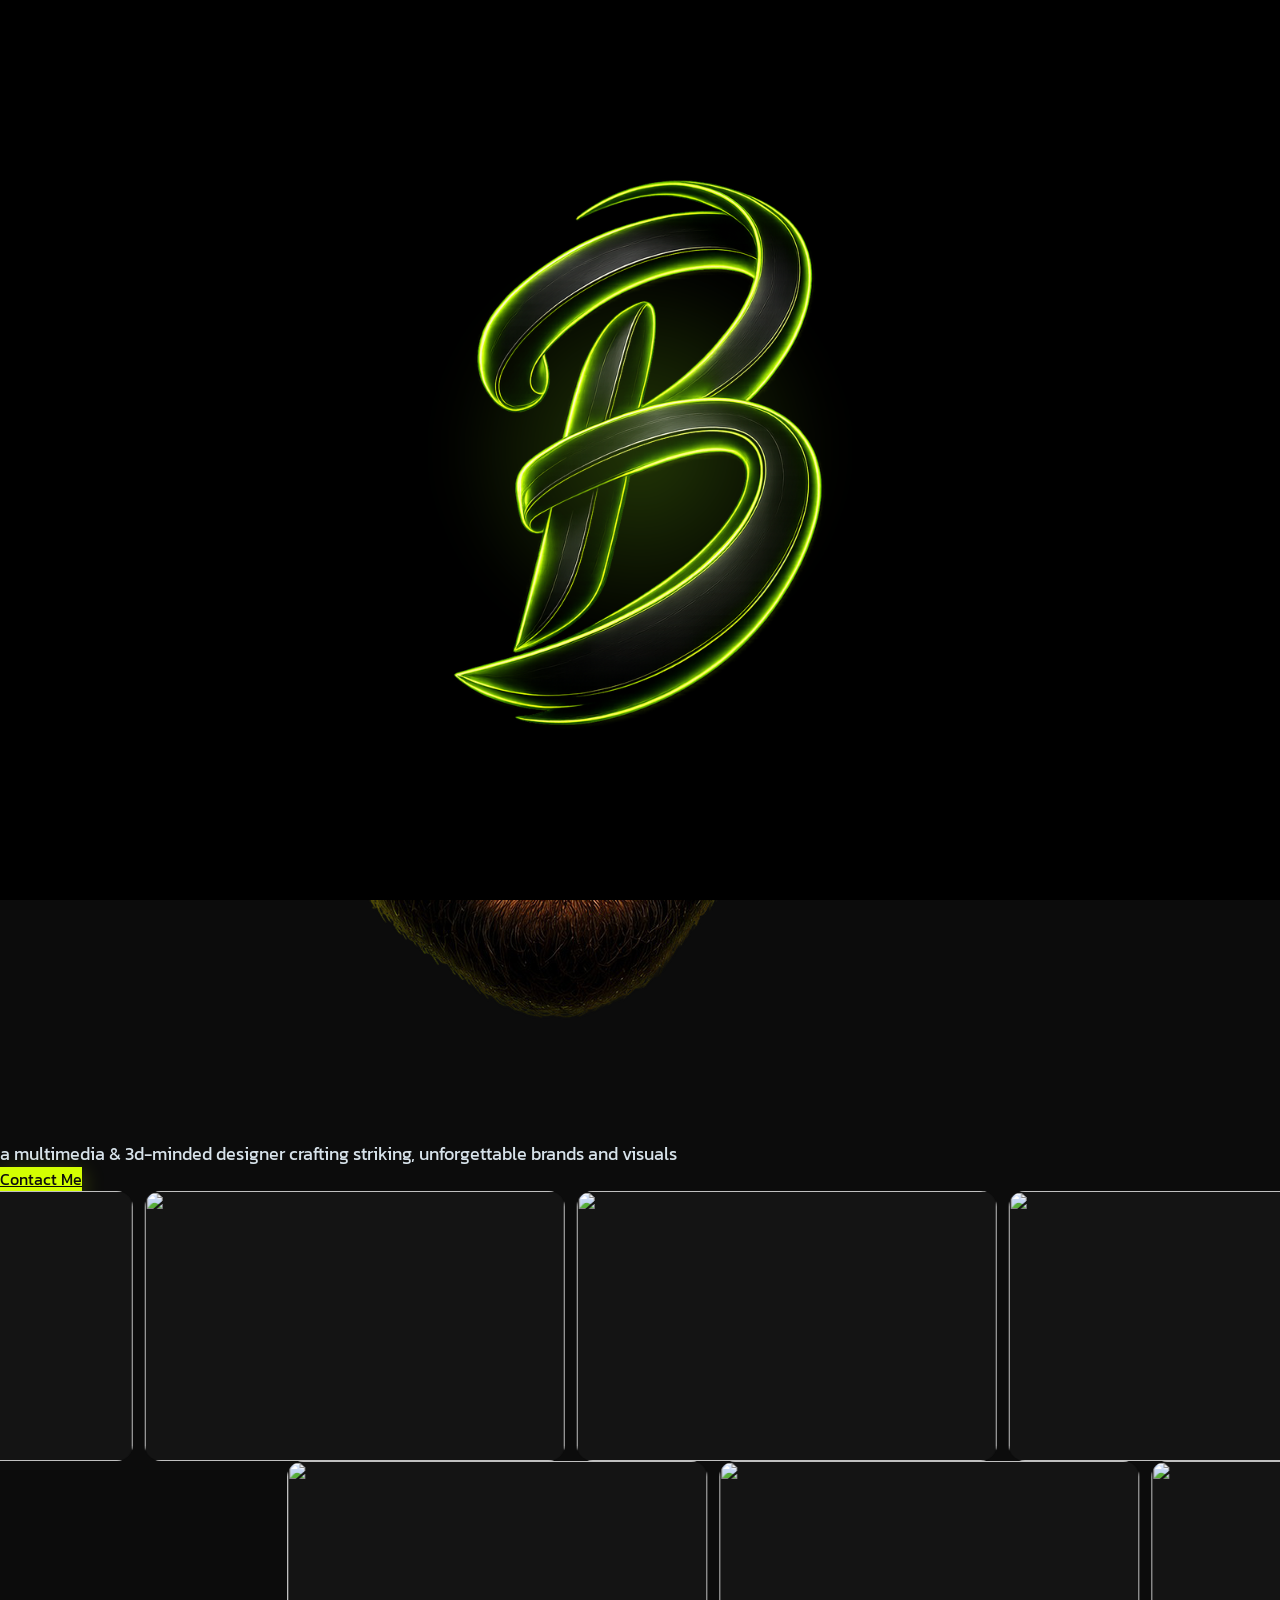
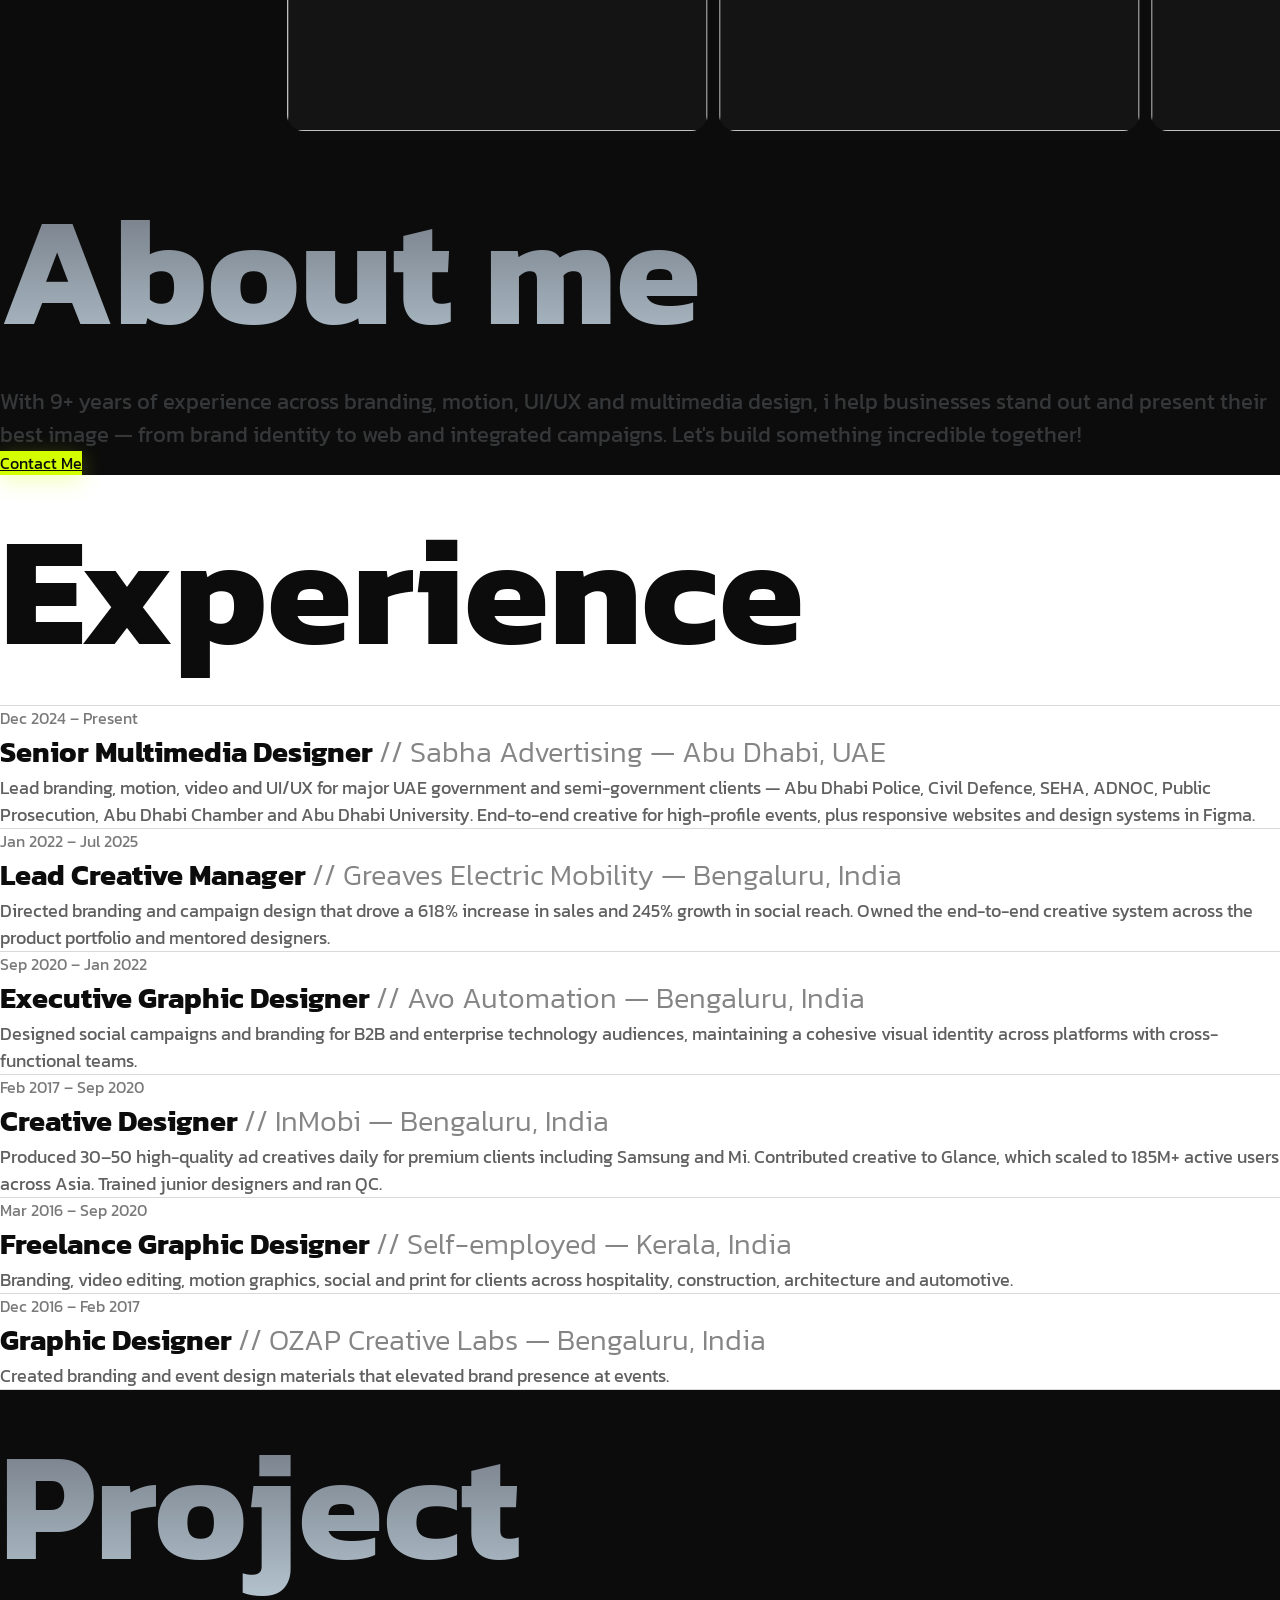
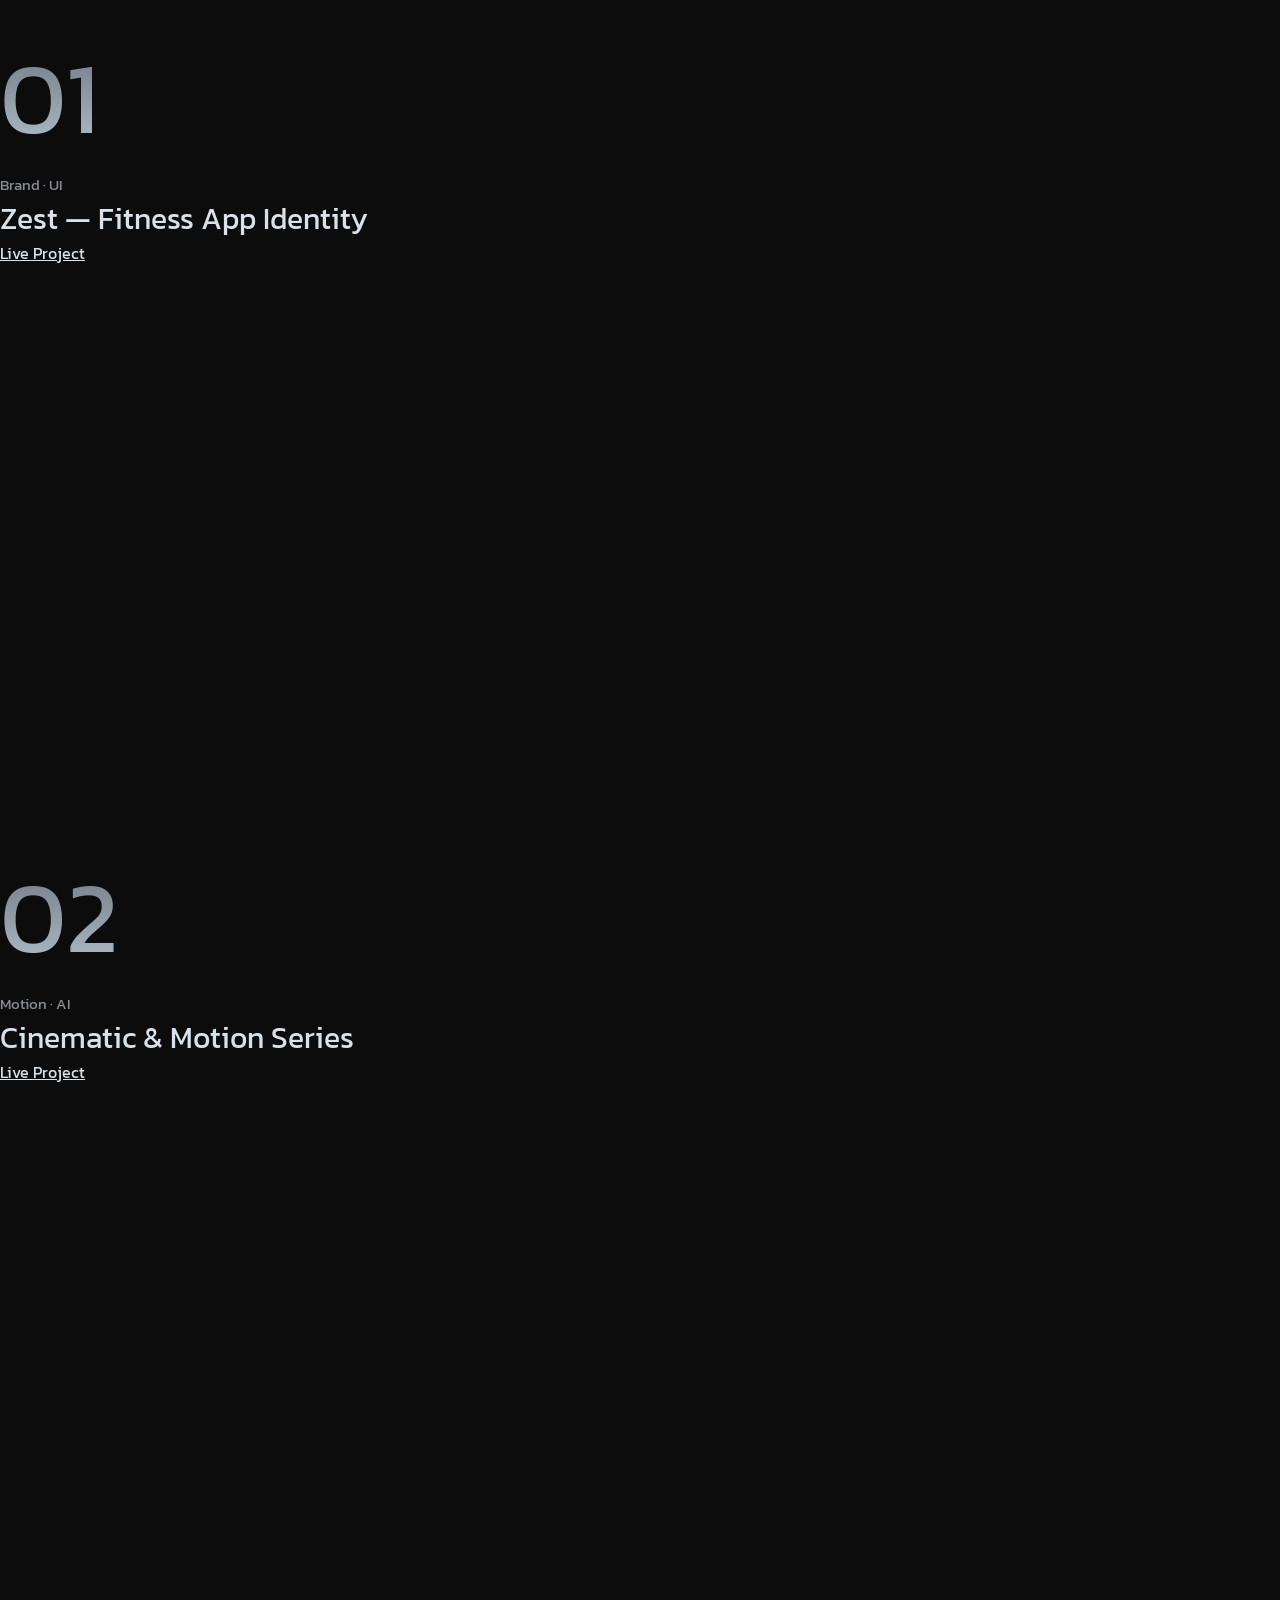
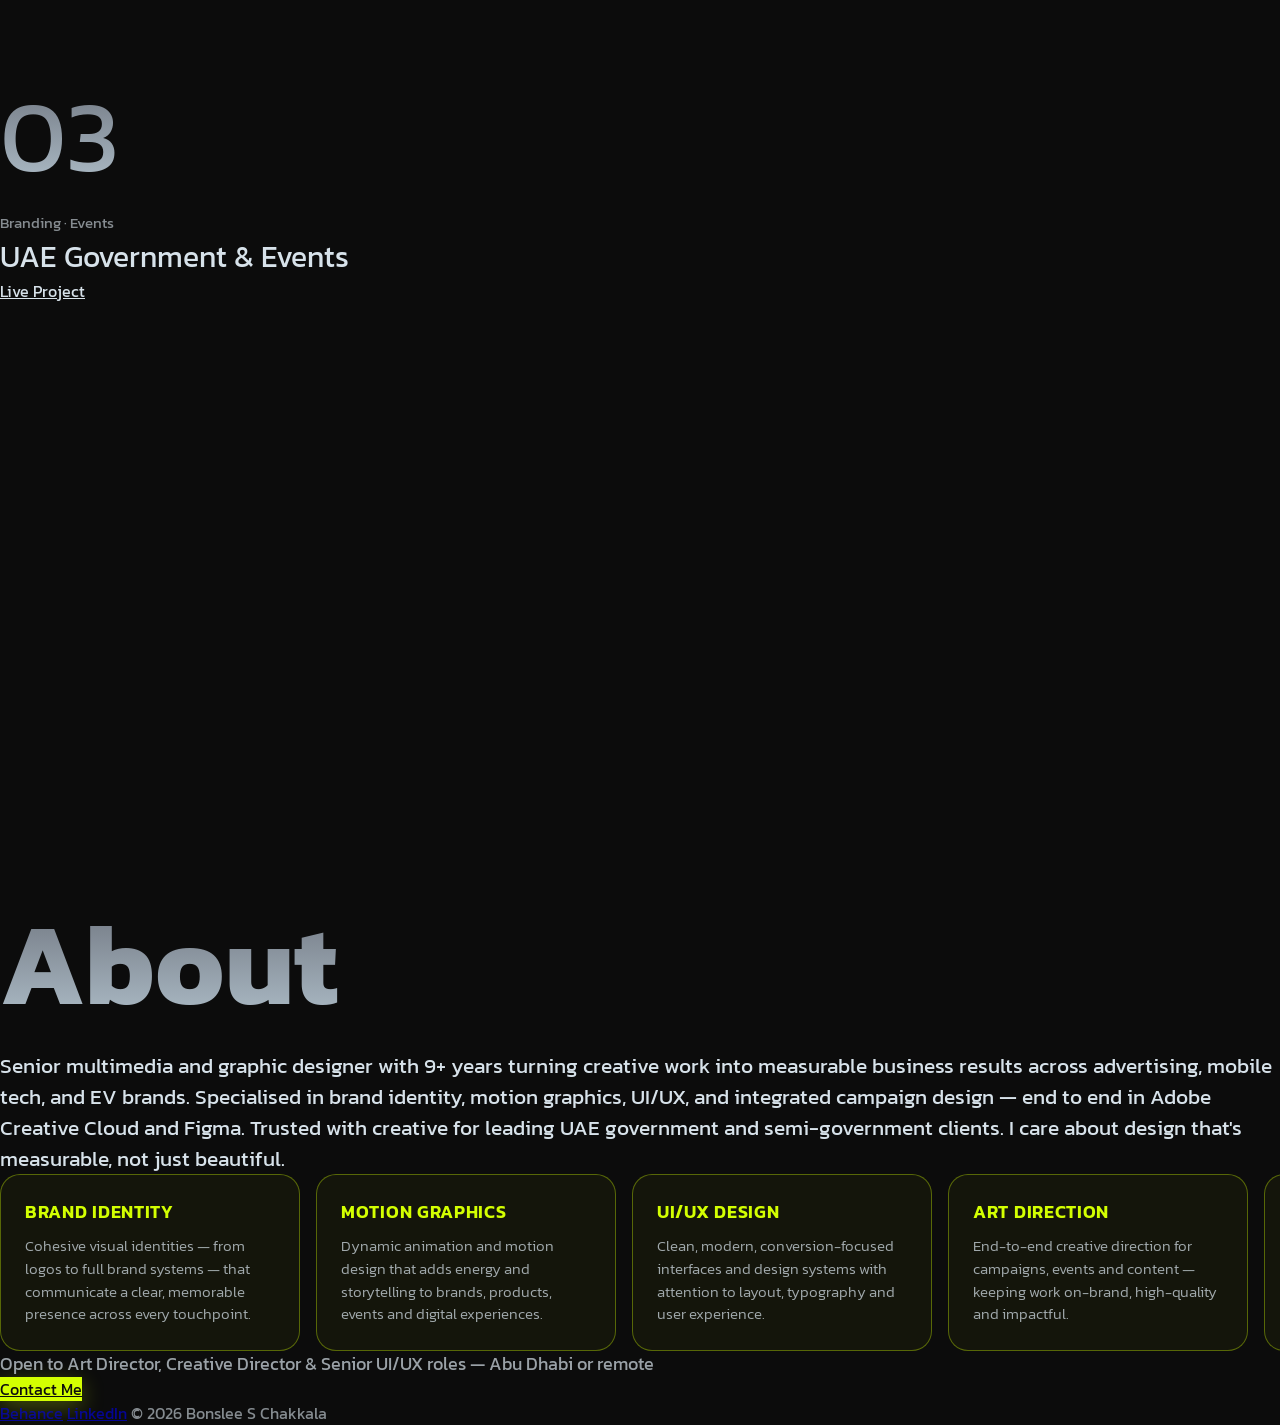
==== v2/index.html @ b7613c3b "Add files via upload" ====
<!DOCTYPE html>
<html lang="en">
<head>
<meta charset="UTF-8" />
<meta name="viewport" content="width=device-width, initial-scale=1.0" />
<title>Bonslee — 3D &amp; Multimedia Creator</title>
<meta name="description" content="Bonslee S Chakkala — multimedia & 3D-minded designer. Brand identity, motion, UI/UX and web design." />
<link rel="preconnect" href="https://fonts.googleapis.com" />
<link rel="preconnect" href="https://fonts.gstatic.com" crossorigin />
<link href="https://fonts.googleapis.com/css2?family=Kanit:wght@300;400;500;600;700;800;900&display=swap" rel="stylesheet" />
<script src="https://cdn.tailwindcss.com"></script>
<script>
  tailwind.config = { theme: { extend: { fontFamily: { sans: ['Kanit','sans-serif'] } } } };
</script>
<style>
  *{box-sizing:border-box;margin:0;padding:0}
  html,body,#root{background:#0C0C0C;font-family:'Kanit',sans-serif}
  .wrap{overflow-x:clip}
  /* preloader (neon B) */
  .preloader{position:fixed;inset:0;z-index:9999;display:flex;align-items:center;justify-content:center;background:#000;
    padding:env(safe-area-inset-top) env(safe-area-inset-right) env(safe-area-inset-bottom) env(safe-area-inset-left)}
  .preloader.hidden{opacity:0;visibility:hidden;transition:opacity .9s ease,visibility .9s ease}
  .b-glow{position:absolute;width:min(58vw,58vh,420px);height:min(58vw,58vh,420px);border-radius:50%;
    background:radial-gradient(circle,rgba(160,255,30,.22),transparent 65%);filter:blur(22px);animation:bAmb 2.2s ease-in-out infinite}
  .loader-b{position:relative;width:min(72vw,72vh,480px);height:auto;display:block;mix-blend-mode:screen;animation:bPulse 2.2s ease-in-out infinite}
  @keyframes bPulse{0%,100%{filter:brightness(.72) saturate(1);transform:scale(.98)}50%{filter:brightness(1.45) saturate(1.25);transform:scale(1.02)}}
  @keyframes bAmb{0%,100%{opacity:.4;transform:scale(.95)}50%{opacity:.9;transform:scale(1.08)}}
  .b-fallback{position:relative;font-family:'Kanit',sans-serif;font-style:italic;font-weight:800;
    font-size:min(46vw,46vh,360px);line-height:1;color:#9be000;mix-blend-mode:screen;
    text-shadow:0 0 18px rgba(160,255,30,.75),0 0 48px rgba(160,255,30,.45),0 0 90px rgba(160,255,30,.3);
    animation:bPulse 2.2s ease-in-out infinite}
  .hero-heading{
    background:linear-gradient(180deg,#646973 0%,#BBCCD7 100%);
    -webkit-background-clip:text;background-clip:text;
    -webkit-text-fill-color:transparent;color:transparent;
  }
  .btn-contact{
    background:#D3FF01;color:#0C0C0C !important;
    box-shadow:0 6px 22px rgba(211,255,1,.28);outline:none;
    transition:transform .2s ease,box-shadow .2s ease;
  }
  .btn-contact:hover{transform:translateY(-2px);box-shadow:0 10px 32px rgba(211,255,1,.42)}
  /* services carousel */
  .svc-track{display:flex;gap:1rem;width:max-content;animation:svcRun 32s linear infinite}
  .svc-track:hover{animation-play-state:paused}
  @keyframes svcRun{from{transform:translateX(0)}to{transform:translateX(-50%)}}
  .svc-card{flex:0 0 auto;width:300px;border:1px solid rgba(211,255,1,.35);border-radius:20px;padding:24px;background:rgba(211,255,1,.04)}
  .svc-card h4{color:#D3FF01;font-weight:600;text-transform:uppercase;letter-spacing:.04em;font-size:1.1rem}
  .svc-card p{color:#D7E2EA;opacity:.72;font-weight:300;margin-top:10px;font-size:.95rem;line-height:1.5}
  /* fade-in */
  .fade{opacity:0;will-change:transform,opacity;transition:opacity .7s cubic-bezier(.25,.1,.25,1),transform .7s cubic-bezier(.25,.1,.25,1)}
  .fade.fu{transform:translateY(30px)} .fade.fd{transform:translateY(-20px)}
  .fade.fl{transform:translateX(-80px)} .fade.fr{transform:translateX(80px)}
  .fade.show{opacity:1;transform:none}
  /* marquee */
  .mq-row{display:flex;gap:.75rem;will-change:transform}
  .mq-tile{width:420px;height:270px;flex:0 0 auto;border-radius:1rem;object-fit:cover;background:#141414}
  /* animated text */
  #aboutText span.ch{transition:opacity .2s linear}
  /* sticky cards */
  .stick{position:sticky}
</style>
</head>
<body>
<!-- preloader (neon B) -->
<div class="preloader" id="preloader">
  <div class="b-glow"></div>
  <img class="loader-b" id="loaderB" src="neon-b.png" alt="Bonslee" onerror="this.style.display='none';var f=document.getElementById('bFallback');if(f)f.style.display='block'" />
  <div id="bFallback" class="b-fallback" style="display:none">B</div>
</div>

<div id="root">
<div class="wrap">

  <!-- ============ HERO ============ -->
  <section class="h-screen flex flex-col" style="overflow-x:clip">
    <!-- navbar -->
    <nav class="fade fd flex justify-between px-6 md:px-10 pt-6 md:pt-8" style="color:#D7E2EA">
      <a href="#about" class="font-medium uppercase tracking-wider text-sm md:text-lg lg:text-[1.4rem] hover:opacity-70 transition-opacity duration-200">About</a>
      <a href="#experience" class="font-medium uppercase tracking-wider text-sm md:text-lg lg:text-[1.4rem] hover:opacity-70 transition-opacity duration-200">Experience</a>
      <a href="#projects" class="font-medium uppercase tracking-wider text-sm md:text-lg lg:text-[1.4rem] hover:opacity-70 transition-opacity duration-200">Projects</a>
      <a href="#contact" class="font-medium uppercase tracking-wider text-sm md:text-lg lg:text-[1.4rem] hover:opacity-70 transition-opacity duration-200">Contact</a>
    </nav>

    <!-- heading -->
    <div class="overflow-hidden px-2">
      <h1 class="hero-heading fade fu font-black uppercase tracking-tight leading-[0.9] w-full text-center text-[11vw] sm:text-[11vw] md:text-[12vw] lg:text-[12vw] mt-6 sm:mt-4 md:-mt-5">Hi, i&apos;m<br>bonslee</h1>
    </div>

    <!-- portrait / hero artwork -->
    <div id="magnet" class="absolute left-1/2 -translate-x-1/2 z-10 top-1/2 -translate-y-1/2 sm:top-auto sm:translate-y-0 sm:bottom-0 w-[280px] sm:w-[360px] md:w-[440px] lg:w-[520px]">
      <div class="fade fu" id="magnetInner" style="transition:transform .6s ease-in-out, opacity .7s, transform .7s">
        <img src="avatar.png" alt="Bonslee — 3D avatar" class="w-full object-contain" style="mix-blend-mode:screen" onerror="this.onerror=null;this.src='https://mir-s3-cdn-cf.behance.net/projects/404/2467dc244482359.Y3JvcCwyODc3LDIyNTEsNTYyLDA.png';this.style.mixBlendMode='normal';this.style.borderRadius='28px'" />
      </div>
    </div>

    <!-- bottom bar -->
    <div class="mt-auto flex justify-between items-end px-6 md:px-10 pb-7 sm:pb-8 md:pb-10 relative z-20">
      <p class="fade fu font-light uppercase tracking-wide leading-snug max-w-[160px] sm:max-w-[220px] md:max-w-[260px]" style="color:#D7E2EA;font-size:clamp(0.75rem,1.4vw,1.5rem)">a multimedia &amp; 3d-minded designer crafting striking, unforgettable brands and visuals</p>
      <a href="mailto:bonslee.shaji@gmail.com" class="btn-contact fade fu rounded-full text-white font-medium uppercase tracking-widest px-8 py-3 sm:px-10 sm:py-3.5 md:px-12 md:py-4 text-xs sm:text-sm md:text-base">Contact Me</a>
    </div>
  </section>

  <!-- ============ MARQUEE ============ -->
  <section id="marquee" class="pt-24 sm:pt-32 md:pt-40 pb-10" style="background:#0C0C0C;overflow:hidden">
    <div class="flex flex-col gap-3">
      <div class="mq-row" id="mqRow1"></div>
      <div class="mq-row" id="mqRow2"></div>
    </div>
  </section>

  <!-- ============ ABOUT ============ -->
  <section id="about" class="min-h-screen flex flex-col items-center justify-center text-center relative px-5 sm:px-8 md:px-10 py-20 gap-10 sm:gap-14 md:gap-16">
    <!-- decorative corner works -->
    <img src="https://mir-s3-cdn-cf.behance.net/projects/404/95be90240197793.Y3JvcCw5NjYsNzU2LDQ1LDIyMg.png" class="fade fl absolute top-[4%] left-[1%] sm:left-[2%] md:left-[4%] w-[120px] sm:w-[160px] md:w-[210px] rounded-2xl object-cover" alt="" />
    <img src="https://mir-s3-cdn-cf.behance.net/projects/404/be4534240209175.Y3JvcCwxMDI0LDgwMCwwLDExMQ.png" class="fade fl absolute bottom-[8%] left-[3%] sm:left-[6%] md:left-[10%] w-[100px] sm:w-[140px] md:w-[180px] rounded-2xl object-cover" alt="" />
    <img src="https://mir-s3-cdn-cf.behance.net/projects/404/e9e782236557141.Y3JvcCwyODc2LDIyNTAsNTYyLDA.jpg" class="fade fr absolute top-[4%] right-[1%] sm:right-[2%] md:right-[4%] w-[120px] sm:w-[160px] md:w-[210px] rounded-2xl object-cover" alt="" />
    <img src="https://mir-s3-cdn-cf.behance.net/projects/404/968884240708801.Y3JvcCw3NjUsNTk4LDEyOCwyMTI.png" class="fade fr absolute bottom-[8%] right-[3%] sm:right-[6%] md:right-[10%] w-[130px] sm:w-[170px] md:w-[220px] rounded-2xl object-cover" alt="" />

    <h2 class="hero-heading fade fu font-black uppercase leading-none tracking-tight" style="font-size:clamp(3rem,12vw,160px)">About me</h2>

    <div class="flex flex-col items-center gap-16 sm:gap-20 md:gap-24">
      <p id="aboutText" class="font-medium leading-relaxed max-w-[560px]" style="color:#D7E2EA;font-size:clamp(1rem,2vw,1.35rem)">With 9+ years of experience across branding, motion, UI/UX and multimedia design, i help businesses stand out and present their best image — from brand identity to web and integrated campaigns. Let&apos;s build something incredible together!</p>
      <a href="mailto:bonslee.shaji@gmail.com" class="btn-contact fade fu rounded-full text-white font-medium uppercase tracking-widest px-8 py-3 sm:px-10 sm:py-3.5 md:px-12 md:py-4 text-xs sm:text-sm md:text-base">Contact Me</a>
    </div>
  </section>

  <!-- ============ EXPERIENCE ============ -->
  <section id="experience" class="px-5 sm:px-8 md:px-10 py-20 sm:py-24 md:py-32 rounded-t-[40px] sm:rounded-t-[50px] md:rounded-t-[60px]" style="background:#FFFFFF">
    <h2 class="font-black uppercase text-center mb-12 sm:mb-16 md:mb-20" style="color:#0C0C0C;font-size:clamp(3rem,12vw,160px)">Experience</h2>
    <div class="max-w-5xl mx-auto" id="experienceList"></div>
  </section>

  <!-- ============ PROJECTS ============ -->
  <section id="projects" class="rounded-t-[40px] sm:rounded-t-[50px] md:rounded-t-[60px] -mt-10 sm:-mt-12 md:-mt-14 relative z-10 px-5 sm:px-8 md:px-10 pt-20 pb-32" style="background:#0C0C0C">
    <h2 class="hero-heading font-black uppercase leading-none tracking-tight text-center mb-12 sm:mb-16" style="font-size:clamp(3rem,12vw,160px)">Project</h2>
    <div id="projectList" class="max-w-6xl mx-auto"></div>
  </section>

  <!-- ============ ABOUT (closing) ============ -->
  <section id="about2" class="px-5 sm:px-8 md:px-10 pt-20 pb-8 text-center" style="background:#0C0C0C">
    <h2 class="hero-heading fade fu font-black uppercase leading-none tracking-tight" style="font-size:clamp(2.5rem,9vw,120px)">About</h2>
    <p class="fade fu font-medium leading-relaxed max-w-[680px] mx-auto mt-8" style="color:#D7E2EA;font-size:clamp(1rem,1.8vw,1.3rem)">Senior multimedia and graphic designer with 9+ years turning creative work into measurable business results across advertising, mobile tech, and EV brands. Specialised in brand identity, motion graphics, UI/UX, and integrated campaign design — end to end in Adobe Creative Cloud and Figma. Trusted with creative for leading UAE government and semi-government clients. I care about design that&apos;s measurable, not just beautiful.</p>
  </section>

  <!-- ============ SERVICES CAROUSEL ============ -->
  <section class="py-10 sm:py-14" style="background:#0C0C0C;overflow:hidden">
    <div class="svc-track" id="svcTrack"></div>
  </section>

  <!-- ============ CONTACT FOOTER ============ -->
  <footer id="contact" class="px-6 md:px-10 py-20 text-center" style="background:#0C0C0C;color:#D7E2EA">
    <p class="font-light uppercase tracking-widest mb-6" style="font-size:clamp(.8rem,1.4vw,1.1rem);opacity:.7">Open to Art Director, Creative Director &amp; Senior UI/UX roles — Abu Dhabi or remote</p>
    <a href="mailto:bonslee.shaji@gmail.com" class="btn-contact inline-block rounded-full text-white font-medium uppercase tracking-widest px-10 py-4 text-sm md:text-base">Contact Me</a>
    <div class="mt-8 flex justify-center gap-6 text-sm uppercase tracking-widest" style="opacity:.6">
      <a href="https://www.behance.net/bonslee" target="_blank" rel="noopener" class="hover:opacity-100">Behance</a>
      <a href="https://www.linkedin.com/in/bonslee-s-chakkala-3a0080b2" target="_blank" rel="noopener" class="hover:opacity-100">LinkedIn</a>
      <span>© <span id="yr"></span> Bonslee S Chakkala</span>
    </div>
  </footer>

</div>
</div>

<script>
/* ---- preloader: hold >= 4s, fade after load ---- */
(function(){
  var pre=document.getElementById('preloader'); if(!pre) return;
  var MIN_MS=4000, start=Date.now();
  function hide(){ pre.classList.add('hidden'); }
  function finish(){ setTimeout(hide, Math.max(0, MIN_MS-(Date.now()-start))); }
  if(document.readyState==='complete') finish(); else window.addEventListener('load', finish);
})();

const B = "https://mir-s3-cdn-cf.behance.net/projects/404/";
const works = [
  "94209b249366569.Y3JvcCwyODc3LDIyNTEsNDYzLDA.jpg",
  "2467dc244482359.Y3JvcCwyODc3LDIyNTEsNTYyLDA.png",
  "cd930e244023579.Y3JvcCwyMjAzLDE3MjMsODk5LDI2MQ.jpg",
  "366856240921309.Y3JvcCw5OTksNzgyLDAsMTA4.png",
  "5e5091240890387.Y3JvcCwxMDI0LDgwMCwwLDExMQ.png",
  "968884240708801.Y3JvcCw3NjUsNTk4LDEyOCwyMTI.png",
  "be4534240209175.Y3JvcCwxMDI0LDgwMCwwLDExMQ.png",
  "95be90240197793.Y3JvcCw5NjYsNzU2LDQ1LDIyMg.png",
  "2bc6ef240194321.Y3JvcCwxMDI0LDgwMCwwLDExMQ.png",
  "48afbd240134099.Y3JvcCw1ODA0LDQ1NDAsODc2LDA.jpg",
  "e9e782236557141.Y3JvcCwyODc2LDIyNTAsNTYyLDA.jpg",
  "0c5f3f234349187.Y3JvcCw4MDgsNjMyLDAsMA.jpg"
].map(s => B + s);

/* ---- marquee rows (tripled) ---- */
function fillRow(el, imgs){ const set=[...imgs,...imgs,...imgs]; el.innerHTML = set.map(u=>`<img class="mq-tile" loading="lazy" src="${u}" alt="">`).join(""); }
fillRow(document.getElementById("mqRow1"), works.slice(0,6));
fillRow(document.getElementById("mqRow2"), works.slice(6,12));
const row1=document.getElementById("mqRow1"), row2=document.getElementById("mqRow2"), mqSec=document.getElementById("marquee");
function mqScroll(){ const top=mqSec.offsetTop; const offset=(window.scrollY - top + window.innerHeight)*0.3;
  row1.style.transform=`translateX(${offset-200}px)`; row2.style.transform=`translateX(${-(offset-200)}px)`; }
window.addEventListener("scroll", mqScroll, {passive:true}); window.addEventListener("resize", mqScroll); mqScroll();

/* ---- services ---- */
const services=[
  ["01","Brand Identity","Cohesive visual identities — from logos to full brand systems — that communicate a clear, memorable presence across every touchpoint."],
  ["02","Motion Graphics","Dynamic animation and motion design that adds energy and storytelling to brands, products, events and digital experiences."],
  ["03","UI/UX Design","Clean, modern, conversion-focused interfaces and design systems with attention to layout, typography and user experience."],
  ["04","Art Direction","End-to-end creative direction for campaigns, events and content — keeping work on-brand, high-quality and impactful."],
  ["05","Web Design","Responsive websites and landing pages built in Figma, balancing aesthetics, performance and a frictionless user journey."]
];
/* services -> auto-running carousel of cards */
const svcCards = services.map(s=>`<div class="svc-card"><h4>${s[1]}</h4><p>${s[2]}</p></div>`).join("");
document.getElementById("svcTrack").innerHTML = svcCards + svcCards;

/* experience timeline (replaces the services section) */
const experience=[
  ["Dec 2024 – Present","Senior Multimedia Designer","Sabha Advertising — Abu Dhabi, UAE","Lead branding, motion, video and UI/UX for major UAE government and semi-government clients — Abu Dhabi Police, Civil Defence, SEHA, ADNOC, Public Prosecution, Abu Dhabi Chamber and Abu Dhabi University. End-to-end creative for high-profile events, plus responsive websites and design systems in Figma."],
  ["Jan 2022 – Jul 2025","Lead Creative Manager","Greaves Electric Mobility — Bengaluru, India","Directed branding and campaign design that drove a 618% increase in sales and 245% growth in social reach. Owned the end-to-end creative system across the product portfolio and mentored designers."],
  ["Sep 2020 – Jan 2022","Executive Graphic Designer","Avo Automation — Bengaluru, India","Designed social campaigns and branding for B2B and enterprise technology audiences, maintaining a cohesive visual identity across platforms with cross-functional teams."],
  ["Feb 2017 – Sep 2020","Creative Designer","InMobi — Bengaluru, India","Produced 30–50 high-quality ad creatives daily for premium clients including Samsung and Mi. Contributed creative to Glance, which scaled to 185M+ active users across Asia. Trained junior designers and ran QC."],
  ["Mar 2016 – Sep 2020","Freelance Graphic Designer","Self-employed — Kerala, India","Branding, video editing, motion graphics, social and print for clients across hospitality, construction, architecture and automotive."],
  ["Dec 2016 – Feb 2017","Graphic Designer","OZAP Creative Labs — Bengaluru, India","Created branding and event design materials that elevated brand presence at events."]
];
document.getElementById("experienceList").innerHTML = experience.map((e,i)=>`
  <div class="fade fu grid md:grid-cols-[200px_1fr] gap-1 md:gap-8 py-8 sm:py-10" style="border-top:1px solid rgba(12,12,12,.15);${i===experience.length-1?'border-bottom:1px solid rgba(12,12,12,.15);':''}transition-delay:${i*0.07}s">
    <div class="font-medium uppercase tracking-wide" style="color:#0C0C0C;opacity:.55;font-size:clamp(.8rem,1.3vw,1rem)">${e[0]}</div>
    <div>
      <h3 class="font-medium uppercase" style="color:#0C0C0C;font-size:clamp(1.1rem,2.3vw,1.9rem)">${e[1]} <span style="opacity:.5;font-weight:300;text-transform:none">// ${e[2]}</span></h3>
      <p class="font-light leading-relaxed max-w-3xl mt-2" style="color:#0C0C0C;opacity:.65;font-size:clamp(.85rem,1.5vw,1.15rem)">${e[3]}</p>
    </div>
  </div>`).join("");

/* ---- projects ---- */
const projects=[
  { n:"01", cat:"Brand · UI", name:"Zest — Fitness App Identity", link:"https://www.behance.net/gallery/244023579/Zest-Fitness-App-Brand-Identity-Design",
    a:works[2], b:works[3], c:works[5] },
  { n:"02", cat:"Motion · AI", name:"Cinematic & Motion Series", link:"https://www.behance.net/gallery/249366569/CBRN-Cinematic-Storytelling-AI-Motion-Graphics",
    a:works[0], b:works[1], c:works[7] },
  { n:"03", cat:"Branding · Events", name:"UAE Government & Events", link:"https://www.behance.net/gallery/240134099/Abu-Dhabi-International-EMS-Conference-2025",
    a:works[9], b:works[10], c:works[11] }
];
document.getElementById("projectList").innerHTML = projects.map((p,i)=>`
  <div class="proj stick top-24 md:top-32" style="top:${96 + i*28}px;margin-bottom:2rem">
    <div class="rounded-[40px] sm:rounded-[50px] md:rounded-[60px] border-2 p-4 sm:p-6 md:p-8" style="border-color:#D7E2EA;background:#0C0C0C">
      <div class="flex flex-wrap items-center justify-between gap-4 mb-4 sm:mb-6">
        <div class="flex items-center gap-4 sm:gap-6">
          <span class="hero-heading font-black leading-none" style="font-size:clamp(2.4rem,8vw,110px)">${p.n}</span>
          <div>
            <div class="uppercase tracking-widest font-light" style="color:#D7E2EA;opacity:.6;font-size:clamp(.7rem,1.2vw,.95rem)">${p.cat}</div>
            <div class="font-medium uppercase" style="color:#D7E2EA;font-size:clamp(1rem,2.4vw,1.9rem)">${p.name}</div>
          </div>
        </div>
        <a href="${p.link}" target="_blank" rel="noopener" class="rounded-full border-2 font-medium uppercase tracking-widest px-8 py-3 sm:px-10 sm:py-3.5 text-sm sm:text-base transition-colors hover:bg-[#D7E2EA]/10" style="border-color:#D7E2EA;color:#D7E2EA">Live Project</a>
      </div>
      <div class="flex gap-3 sm:gap-4">
        <div class="w-2/5 flex flex-col gap-3 sm:gap-4">
          <img src="${p.a}" loading="lazy" class="w-full object-cover rounded-[40px] sm:rounded-[50px] md:rounded-[60px]" style="height:clamp(130px,16vw,230px)" alt="">
          <img src="${p.b}" loading="lazy" class="w-full object-cover rounded-[40px] sm:rounded-[50px] md:rounded-[60px]" style="height:clamp(160px,22vw,340px)" alt="">
        </div>
        <div class="w-3/5">
          <img src="${p.c}" loading="lazy" class="w-full h-full object-cover rounded-[40px] sm:rounded-[50px] md:rounded-[60px]" style="min-height:clamp(310px,40vw,590px)" alt="">
        </div>
      </div>
    </div>
  </div>`).join("");

/* ---- sticky card scale on scroll ---- */
const totalCards = projects.length;
const cards = [...document.querySelectorAll(".proj")];
function cardScale(){
  cards.forEach((card,index)=>{
    const target = 1 - (totalCards - 1 - index) * 0.03;
    const r = card.getBoundingClientRect();
    const stickTop = 96 + index*28;
    let p = 0;
    if(r.top <= stickTop){ p = Math.min(1, (stickTop - r.top) / (window.innerHeight*0.6)); }
    const scale = 1 - (1 - target) * p;
    const inner = card.firstElementChild;
    inner.style.transform = `scale(${scale})`;
    inner.style.transformOrigin = "top center";
  });
}
window.addEventListener("scroll", cardScale, {passive:true}); window.addEventListener("resize", cardScale); cardScale();

/* ---- fade-in (whileInView) ---- */
const io = new IntersectionObserver((es)=>{ es.forEach(e=>{ if(e.isIntersecting){ e.target.classList.add("show"); io.unobserve(e.target);} }); }, {rootMargin:"50px", threshold:0});
document.querySelectorAll(".fade").forEach((el,i)=>{ if(!el.style.transitionDelay){} io.observe(el); });
/* hero fades fire immediately */
requestAnimationFrame(()=>{ document.querySelectorAll("section.h-screen .fade").forEach(el=>el.classList.add("show")); });

/* ---- magnet (hero artwork) ---- */
(function(){
  const m=document.getElementById("magnet"), inner=document.getElementById("magnetInner");
  if(matchMedia("(pointer:coarse)").matches) return;
  const pad=150, strength=3;
  window.addEventListener("mousemove",(e)=>{
    const r=m.getBoundingClientRect(); const cx=r.left+r.width/2, cy=r.top+r.height/2;
    const dx=e.clientX-cx, dy=e.clientY-cy;
    if(Math.abs(dx)<r.width/2+pad && Math.abs(dy)<r.height/2+pad){
      inner.style.transition="transform 0.3s ease-out";
      inner.style.transform=`translate3d(${dx/strength}px,${dy/strength}px,0)`;
    } else { inner.style.transition="transform 0.6s ease-in-out"; inner.style.transform="translate3d(0,0,0)"; }
  });
})();

/* ---- animated text (char reveal on scroll) ---- */
(function(){
  const el=document.getElementById("aboutText"); if(!el) return;
  const text=el.textContent; el.textContent="";
  const spans=[];
  for(const c of text){ const s=document.createElement("span"); s.className="ch"; s.style.opacity=".2"; s.textContent=c; el.appendChild(s); spans.push(s); }
  function upd(){
    const r=el.getBoundingClientRect(); const vh=window.innerHeight;
    // progress: 0 when top at 80% vh, 1 when bottom at 20% vh
    const start=vh*0.8, end=vh*0.2;
    const prog=Math.max(0,Math.min(1,(start - r.top)/((start-end)+r.height)));
    const lead=prog*spans.length;
    spans.forEach((s,i)=>{ s.style.opacity = i < lead ? "1" : (i < lead+6 ? (0.2+0.8*Math.max(0,(lead-i)/6)).toFixed(2) : ".2"); });
  }
  window.addEventListener("scroll",upd,{passive:true}); window.addEventListener("resize",upd); upd();
})();

document.getElementById("yr").textContent=new Date().getFullYear();
</script>
</body>
</html>
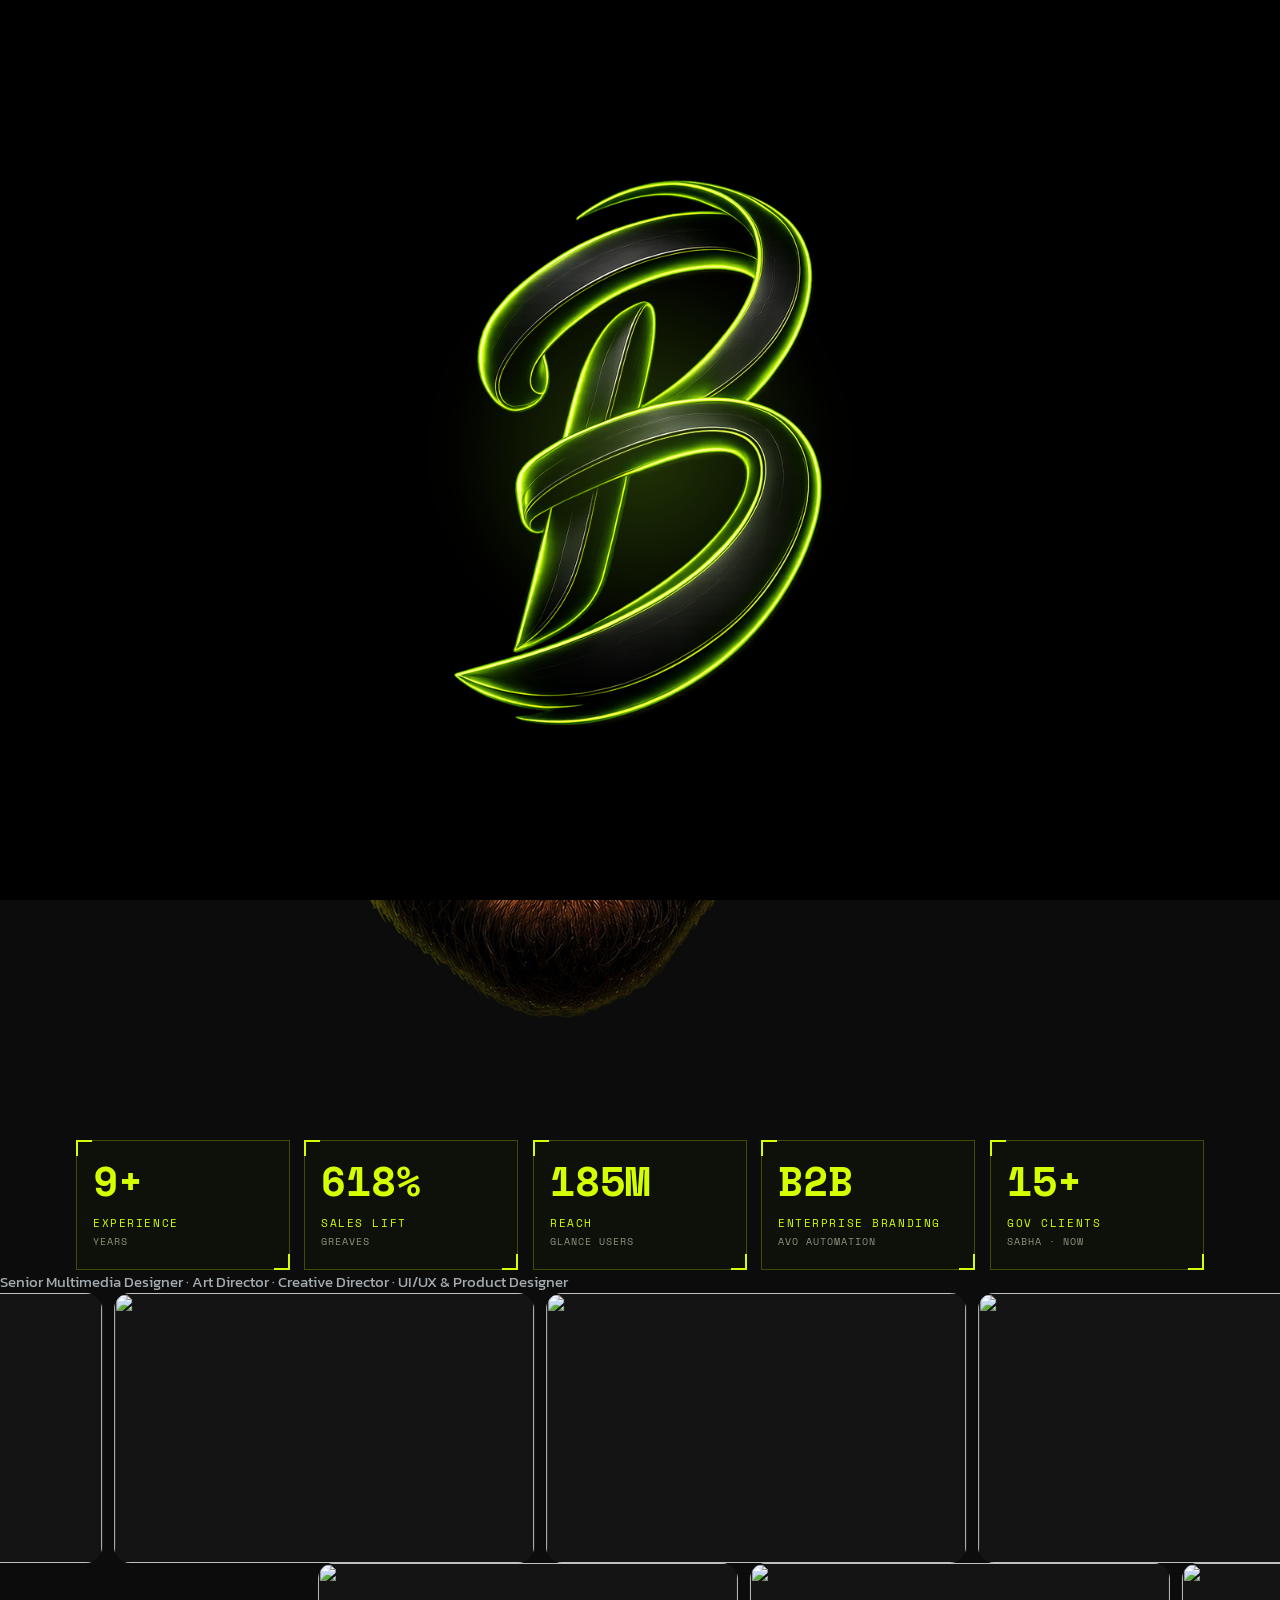
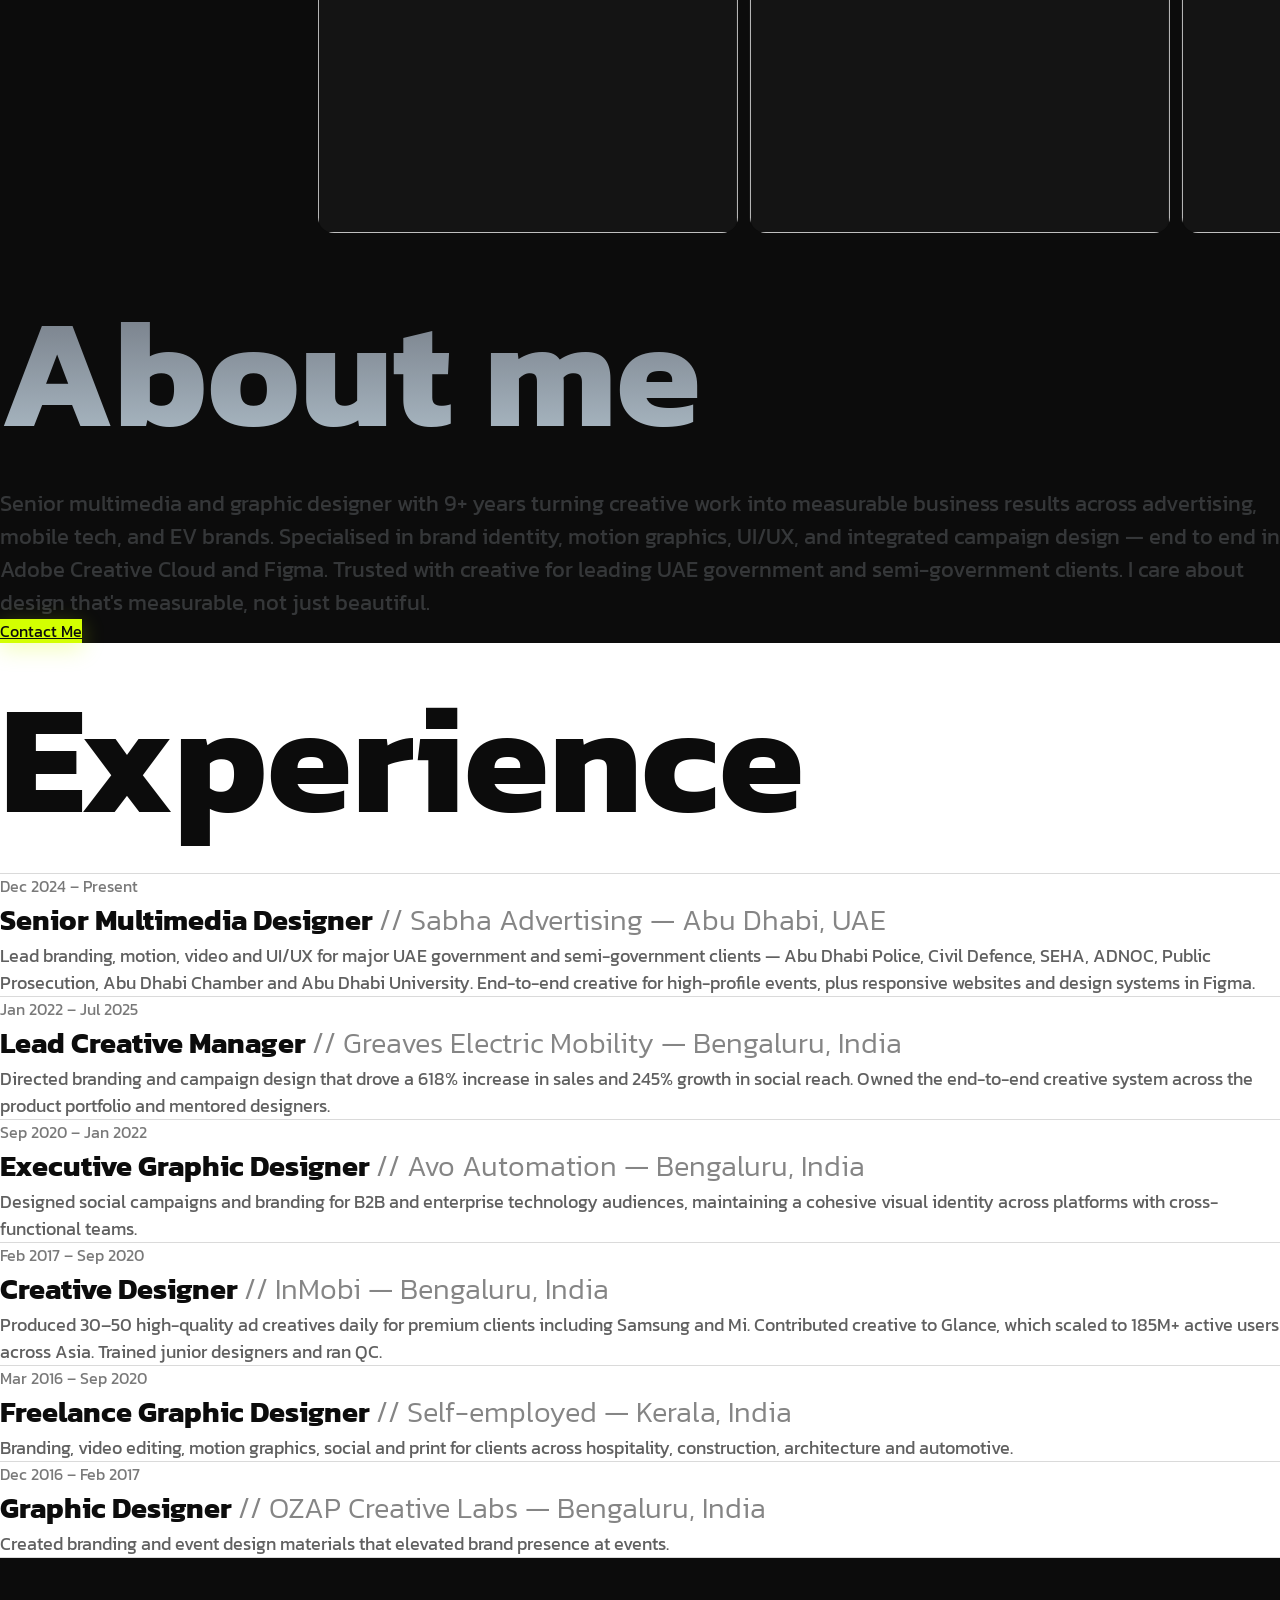
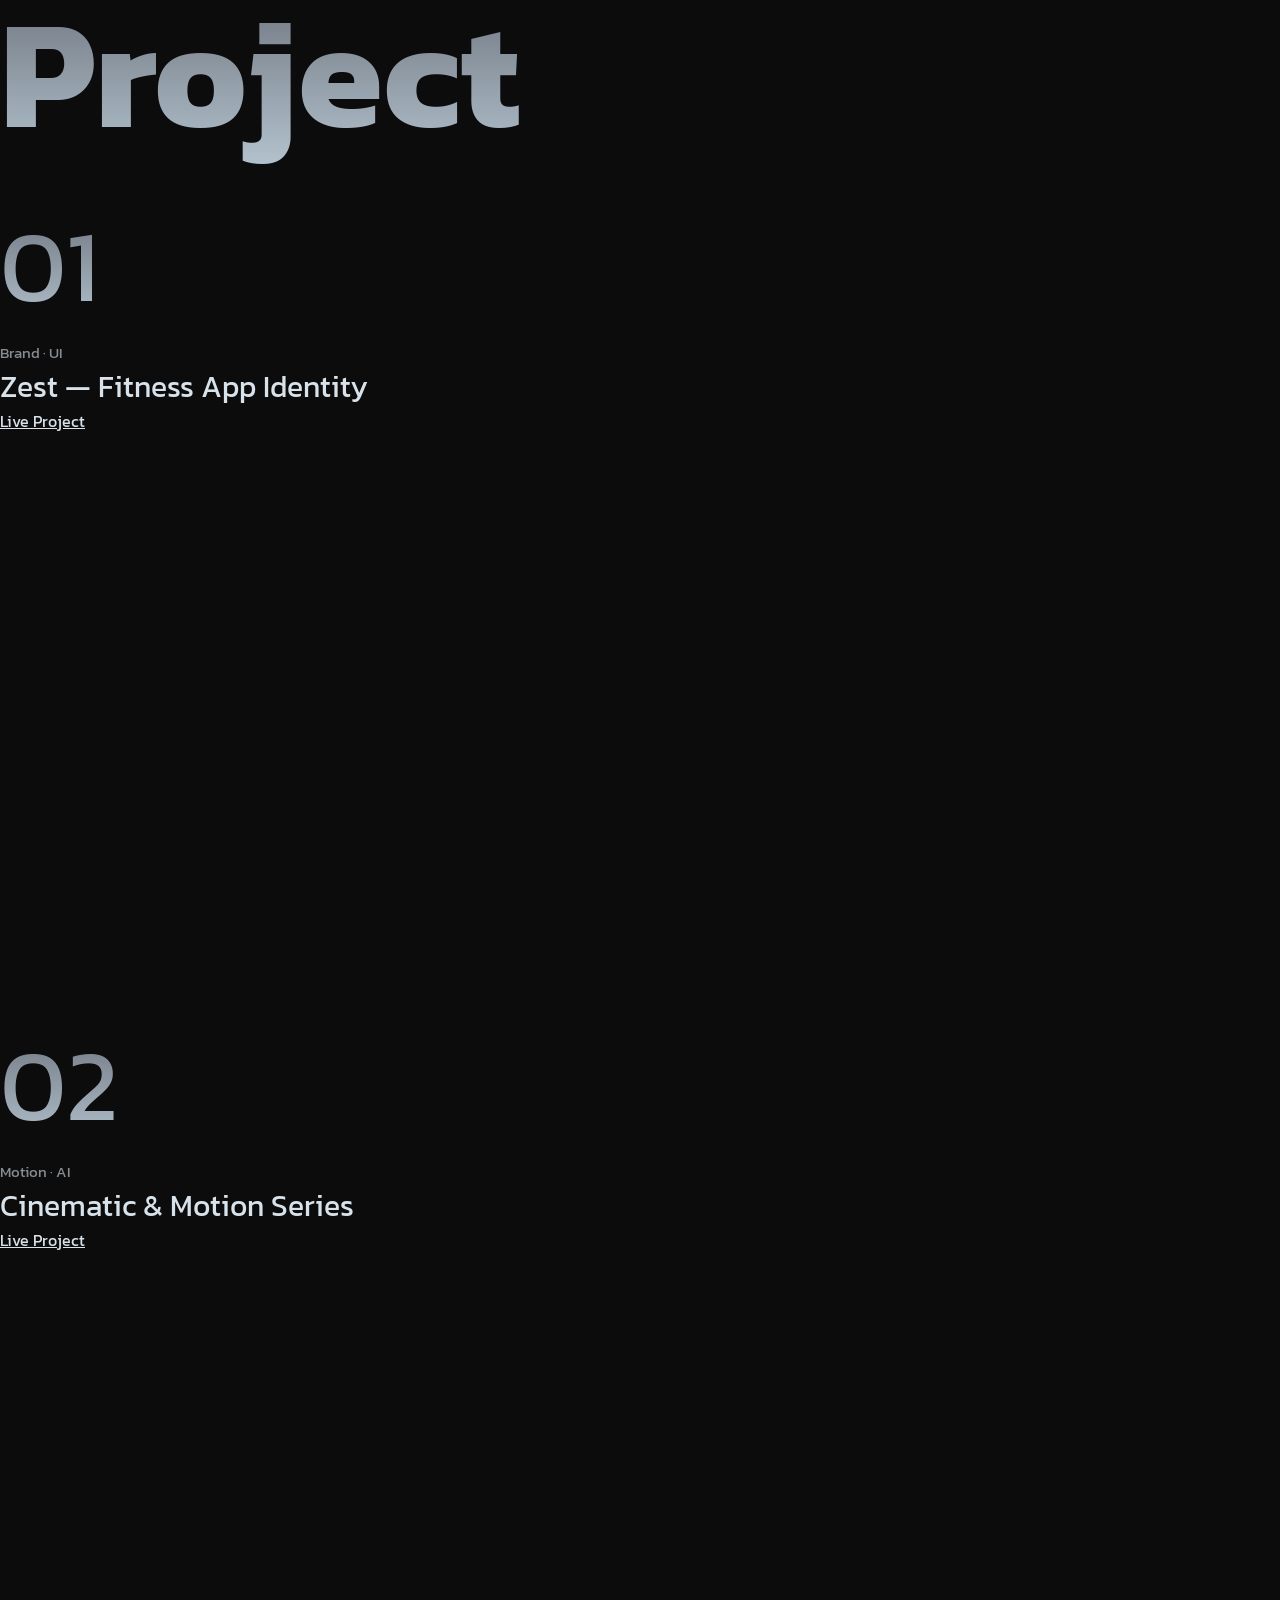
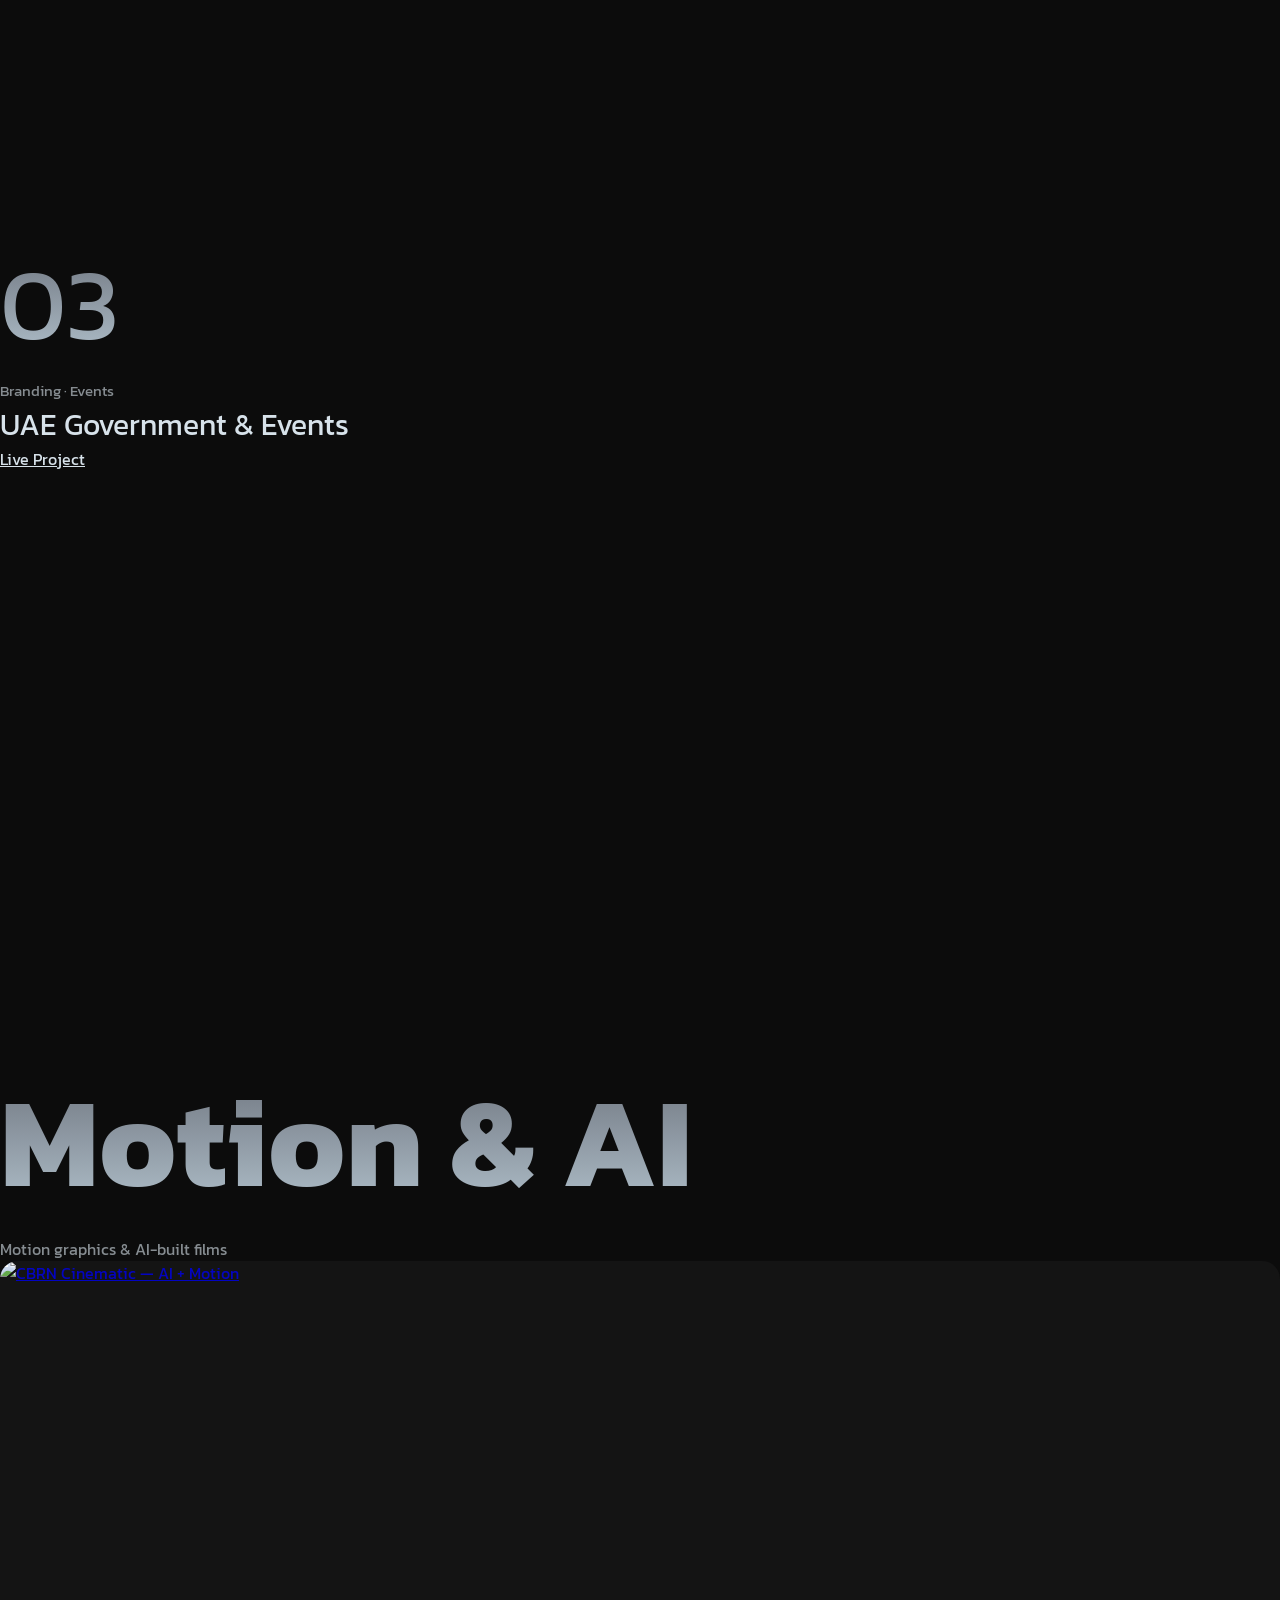
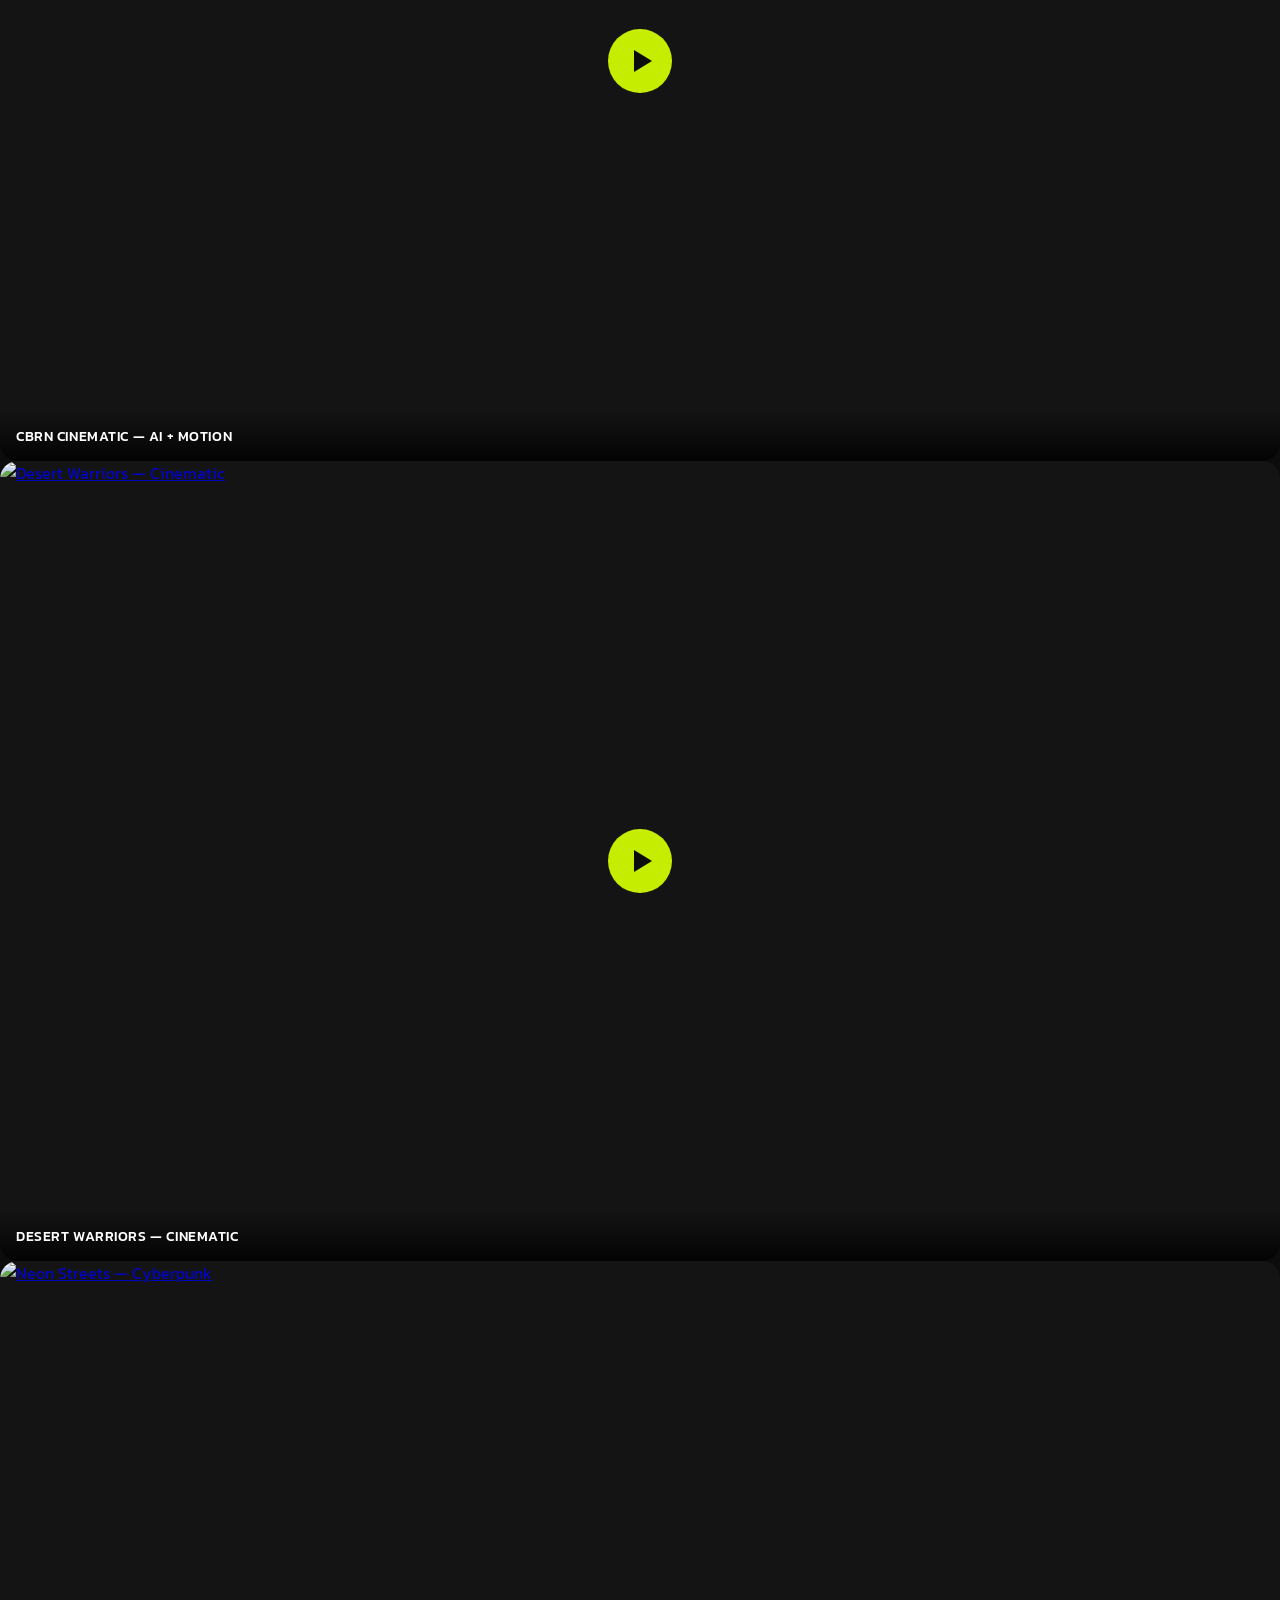
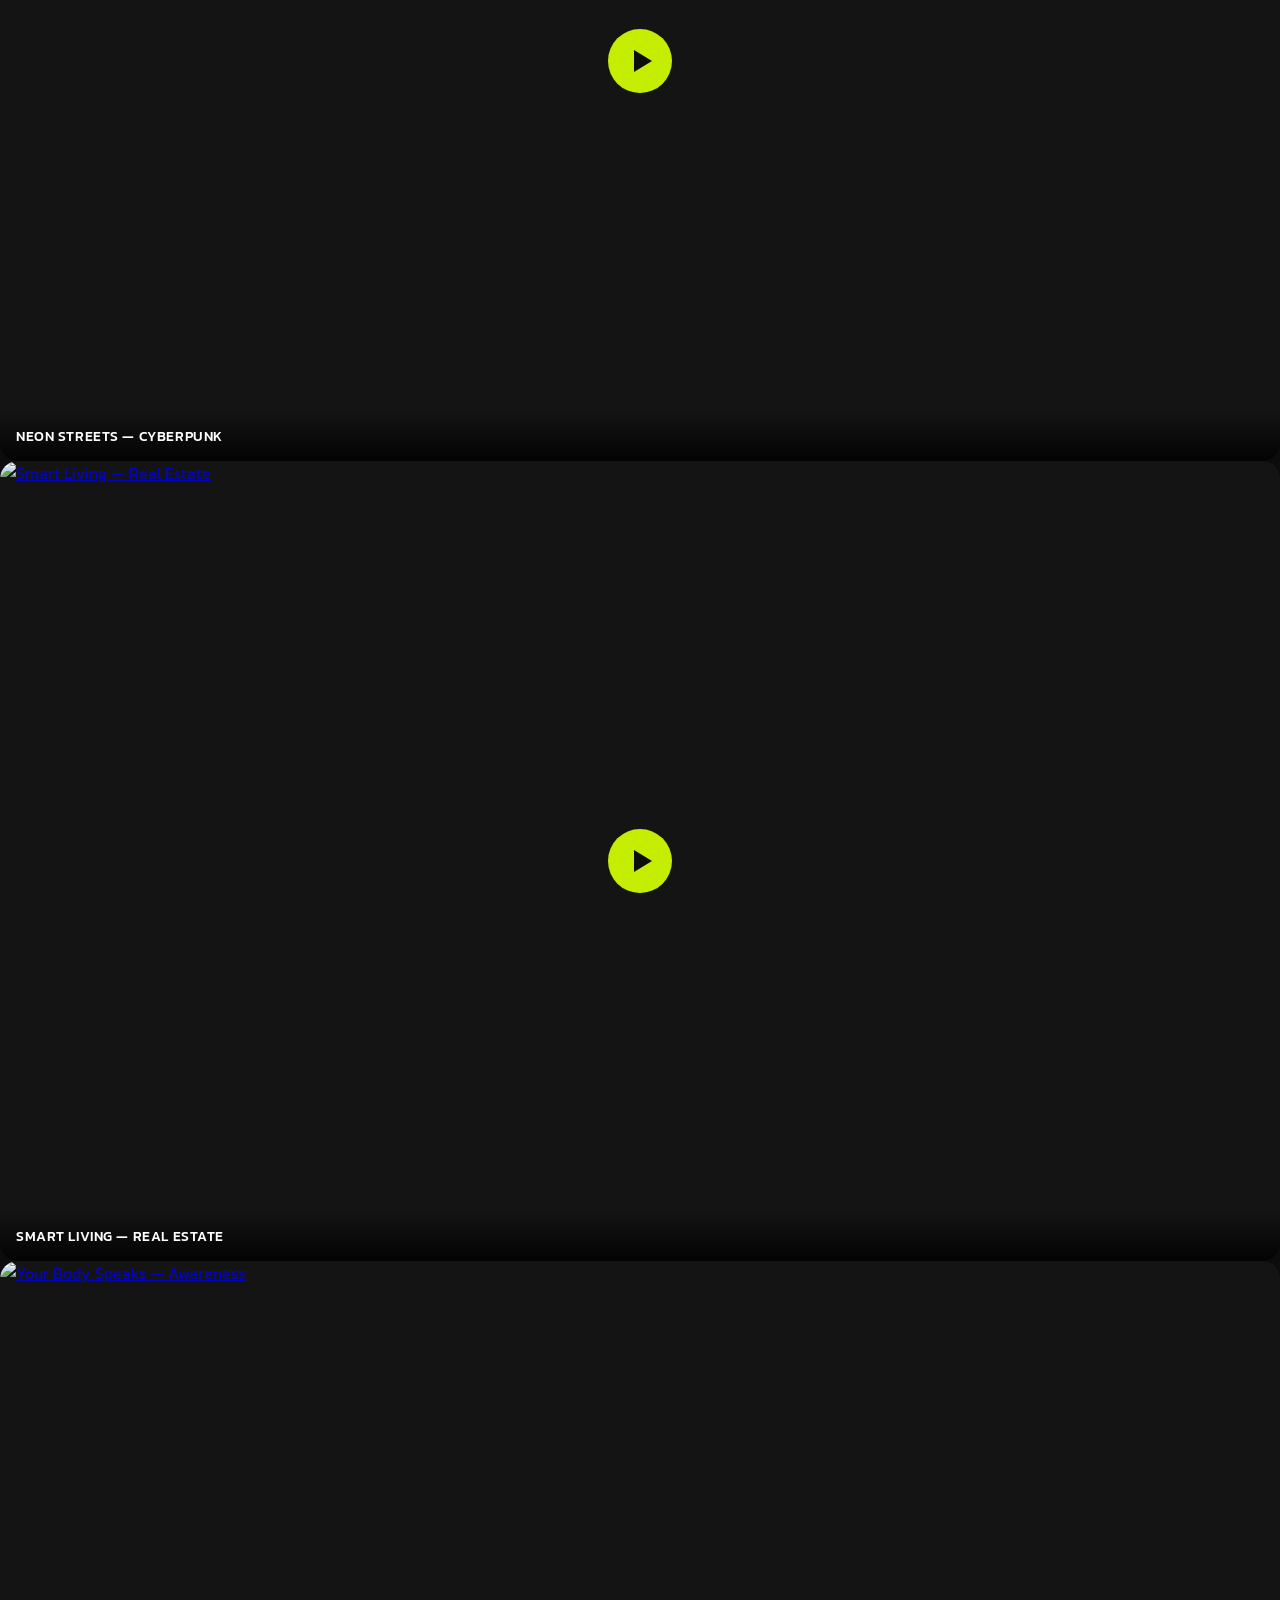
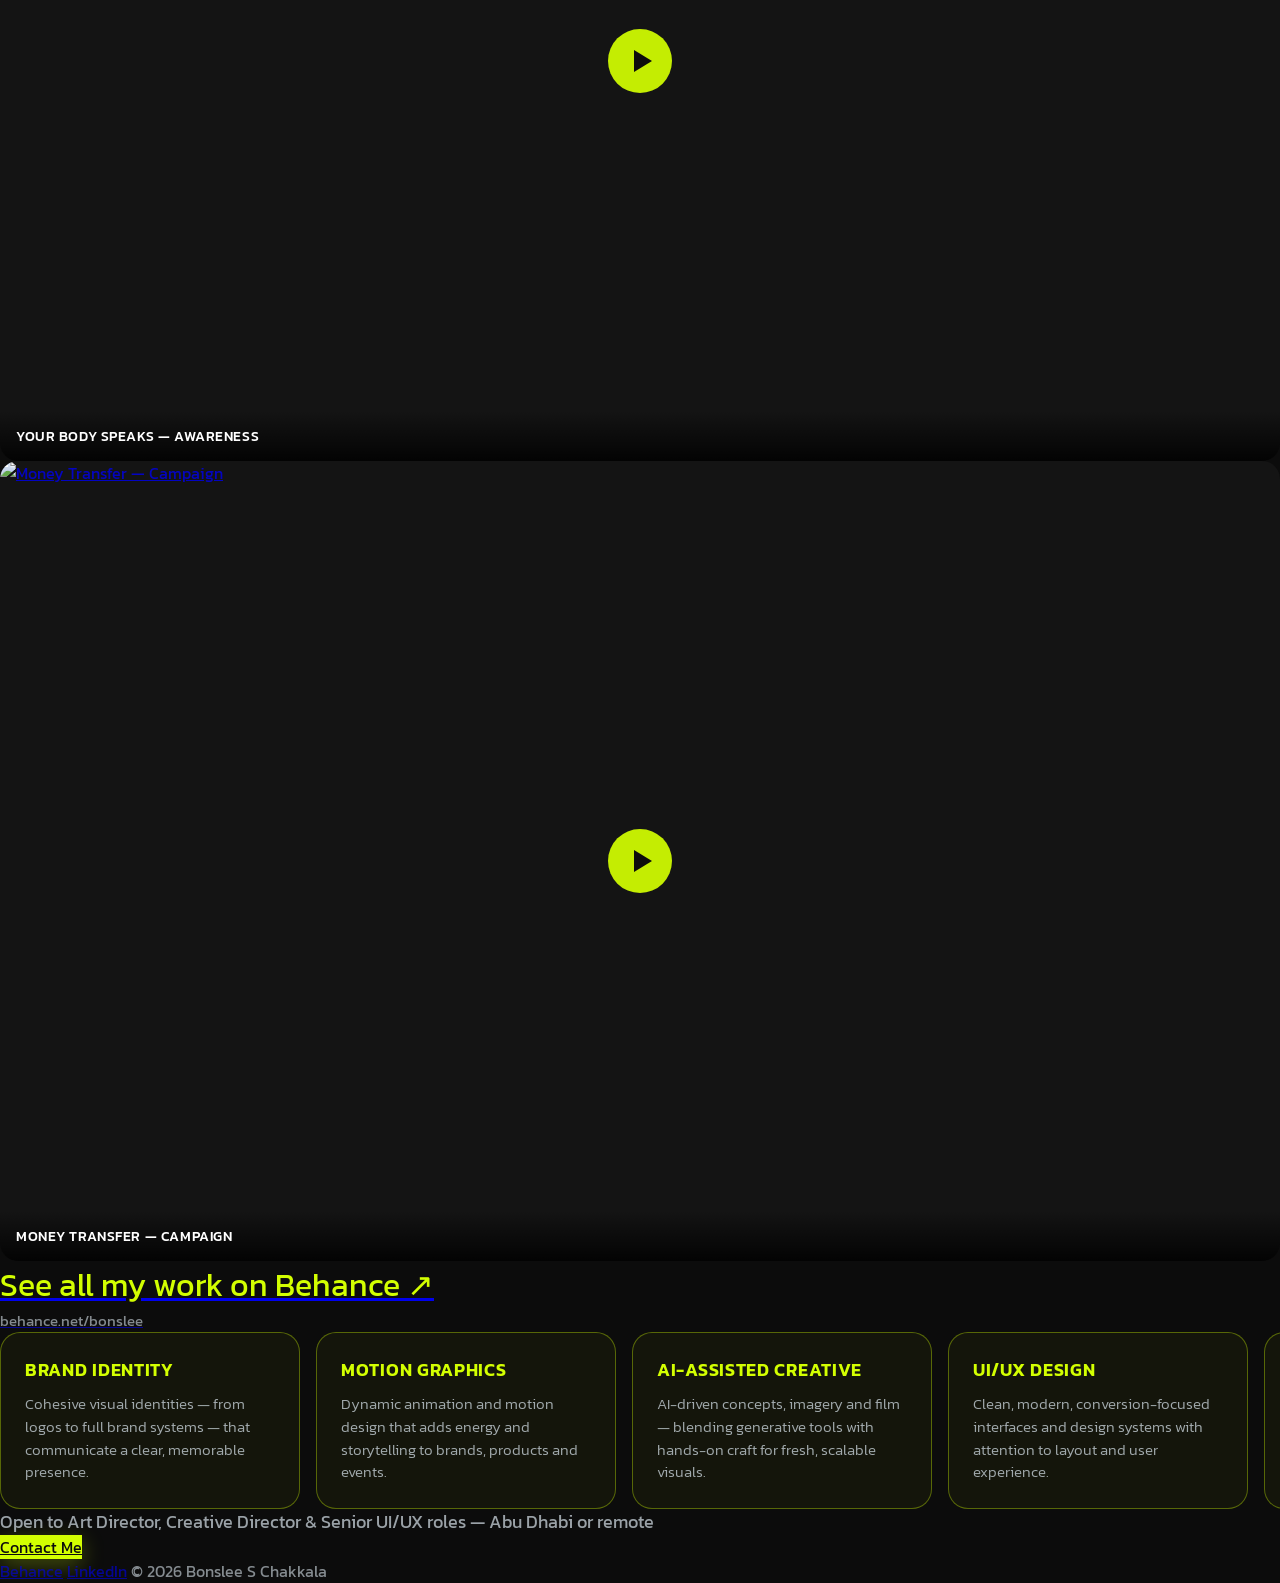
==== commit 82152693: "Add files via upload" ====
--- a/v2/index.html
+++ b/v2/index.html
@@ -7,7 +7,7 @@
 <meta name="description" content="Bonslee S Chakkala — multimedia & 3D-minded designer. Brand identity, motion, UI/UX and web design." />
 <link rel="preconnect" href="https://fonts.googleapis.com" />
 <link rel="preconnect" href="https://fonts.gstatic.com" crossorigin />
-<link href="https://fonts.googleapis.com/css2?family=Kanit:wght@300;400;500;600;700;800;900&display=swap" rel="stylesheet" />
+<link href="https://fonts.googleapis.com/css2?family=Kanit:wght@300;400;500;600;700;800;900&family=Space+Mono:wght@400;700&display=swap" rel="stylesheet" />
 <script src="https://cdn.tailwindcss.com"></script>
 <script>
   tailwind.config = { theme: { extend: { fontFamily: { sans: ['Kanit','sans-serif'] } } } };
@@ -47,6 +47,24 @@
   .svc-card{flex:0 0 auto;width:300px;border:1px solid rgba(211,255,1,.35);border-radius:20px;padding:24px;background:rgba(211,255,1,.04)}
   .svc-card h4{color:#D3FF01;font-weight:600;text-transform:uppercase;letter-spacing:.04em;font-size:1.1rem}
   .svc-card p{color:#D7E2EA;opacity:.72;font-weight:300;margin-top:10px;font-size:.95rem;line-height:1.5}
+  /* stat boxes */
+  .stat-row{display:grid;grid-template-columns:repeat(5,1fr);gap:14px;max-width:1180px;margin:0 auto;padding:0 26px}
+  .stat-box{position:relative;background:rgba(18,26,8,.45);border:1px solid rgba(211,255,1,.25);padding:20px 16px}
+  .stat-box::before,.stat-box::after{content:"";position:absolute;width:14px;height:14px;border:2px solid #D3FF01}
+  .stat-box::before{top:-1px;left:-1px;border-right:0;border-bottom:0}
+  .stat-box::after{bottom:-1px;right:-1px;border-left:0;border-top:0}
+  .stat-box .v{font-family:'Space Mono',monospace;font-weight:700;color:#D3FF01;line-height:1;font-size:clamp(1.7rem,3.2vw,2.8rem)}
+  .stat-box .l{font-family:'Space Mono',monospace;margin-top:12px;font-size:.7rem;letter-spacing:.14em;text-transform:uppercase;color:#D3FF01}
+  .stat-box .u{font-family:'Space Mono',monospace;font-size:.64rem;letter-spacing:.1em;text-transform:uppercase;color:#8b937e;margin-top:3px}
+  @media(max-width:900px){.stat-row{grid-template-columns:repeat(2,1fr)}}
+  /* motion & AI cards */
+  .motion-card{position:relative;display:block;overflow:hidden;border-radius:18px;background:#141414;aspect-ratio:16/10}
+  .motion-card img{width:100%;height:100%;object-fit:cover;filter:grayscale(.2);transition:transform .5s ease,filter .4s ease}
+  .motion-card:hover img{transform:scale(1.06);filter:grayscale(0)}
+  .motion-card .play{position:absolute;top:50%;left:50%;width:64px;height:64px;transform:translate(-50%,-50%);border-radius:50%;background:rgba(211,255,1,.92);transition:transform .25s}
+  .motion-card:hover .play{transform:translate(-50%,-50%) scale(1.1)}
+  .motion-card .play::after{content:"";position:absolute;top:50%;left:54%;transform:translate(-50%,-50%);border-left:18px solid #0C0C0C;border-top:11px solid transparent;border-bottom:11px solid transparent}
+  .motion-card .motion-name{position:absolute;left:0;right:0;bottom:0;padding:14px 16px;color:#fff;font-weight:500;text-transform:uppercase;letter-spacing:.04em;font-size:.9rem;background:linear-gradient(0deg,rgba(0,0,0,.85),transparent)}
   /* fade-in */
   .fade{opacity:0;will-change:transform,opacity;transition:opacity .7s cubic-bezier(.25,.1,.25,1),transform .7s cubic-bezier(.25,.1,.25,1)}
   .fade.fu{transform:translateY(30px)} .fade.fd{transform:translateY(-20px)}
@@ -73,9 +91,9 @@
 <div class="wrap">
 
   <!-- ============ HERO ============ -->
-  <section class="h-screen flex flex-col" style="overflow-x:clip">
+  <section class="relative min-h-screen flex flex-col overflow-x-clip pb-12">
     <!-- navbar -->
-    <nav class="fade fd flex justify-between px-6 md:px-10 pt-6 md:pt-8" style="color:#D7E2EA">
+    <nav class="fade fd flex justify-between px-6 md:px-10 pt-6 md:pt-8 relative z-30" style="color:#D7E2EA">
       <a href="#about" class="font-medium uppercase tracking-wider text-sm md:text-lg lg:text-[1.4rem] hover:opacity-70 transition-opacity duration-200">About</a>
       <a href="#experience" class="font-medium uppercase tracking-wider text-sm md:text-lg lg:text-[1.4rem] hover:opacity-70 transition-opacity duration-200">Experience</a>
       <a href="#projects" class="font-medium uppercase tracking-wider text-sm md:text-lg lg:text-[1.4rem] hover:opacity-70 transition-opacity duration-200">Projects</a>
@@ -83,22 +101,30 @@
     </nav>
 
     <!-- heading -->
-    <div class="overflow-hidden px-2">
-      <h1 class="hero-heading fade fu font-black uppercase tracking-tight leading-[0.9] w-full text-center text-[11vw] sm:text-[11vw] md:text-[12vw] lg:text-[12vw] mt-6 sm:mt-4 md:-mt-5">Hi, i&apos;m<br>bonslee</h1>
-    </div>
-
-    <!-- portrait / hero artwork -->
-    <div id="magnet" class="absolute left-1/2 -translate-x-1/2 z-10 top-1/2 -translate-y-1/2 sm:top-auto sm:translate-y-0 sm:bottom-0 w-[280px] sm:w-[360px] md:w-[440px] lg:w-[520px]">
-      <div class="fade fu" id="magnetInner" style="transition:transform .6s ease-in-out, opacity .7s, transform .7s">
+    <div class="px-2 relative z-10 mt-6 sm:mt-6 md:mt-8">
+      <h1 class="hero-heading fade fu font-black uppercase tracking-tight leading-[0.9] w-full text-center text-[12vw] sm:text-[12vw] md:text-[12.5vw] lg:text-[12.5vw]">Hi, i&apos;m<br>bonslee</h1>
+    </div>
+
+    <!-- avatar: pulled up so the hair overlaps BONSLEE (magnetic) -->
+    <div id="magnet" class="relative z-20 mx-auto pointer-events-none -mt-[11vw] sm:-mt-[10vw] md:-mt-[9vw] lg:-mt-[8vw] w-[230px] sm:w-[300px] md:w-[370px] lg:w-[430px]">
+      <div class="fade fu" id="magnetInner" style="transition:transform .6s ease-in-out, opacity .7s">
         <img src="avatar.png" alt="Bonslee — 3D avatar" class="w-full object-contain" style="mix-blend-mode:screen" onerror="this.onerror=null;this.src='https://mir-s3-cdn-cf.behance.net/projects/404/2467dc244482359.Y3JvcCwyODc3LDIyNTEsNTYyLDA.png';this.style.mixBlendMode='normal';this.style.borderRadius='28px'" />
       </div>
     </div>
 
-    <!-- bottom bar -->
-    <div class="mt-auto flex justify-between items-end px-6 md:px-10 pb-7 sm:pb-8 md:pb-10 relative z-20">
-      <p class="fade fu font-light uppercase tracking-wide leading-snug max-w-[160px] sm:max-w-[220px] md:max-w-[260px]" style="color:#D7E2EA;font-size:clamp(0.75rem,1.4vw,1.5rem)">a multimedia &amp; 3d-minded designer crafting striking, unforgettable brands and visuals</p>
-      <a href="mailto:bonslee.shaji@gmail.com" class="btn-contact fade fu rounded-full text-white font-medium uppercase tracking-widest px-8 py-3 sm:px-10 sm:py-3.5 md:px-12 md:py-4 text-xs sm:text-sm md:text-base">Contact Me</a>
-    </div>
+    <!-- stat boxes under the avatar -->
+    <div class="relative z-20 mt-2 sm:mt-4">
+      <div class="stat-row">
+        <div class="stat-box fade fu"><div class="v">9+</div><div class="l">Experience</div><div class="u">Years</div></div>
+        <div class="stat-box fade fu"><div class="v">618%</div><div class="l">Sales Lift</div><div class="u">Greaves</div></div>
+        <div class="stat-box fade fu"><div class="v">185M</div><div class="l">Reach</div><div class="u">Glance Users</div></div>
+        <div class="stat-box fade fu"><div class="v">B2B</div><div class="l">Enterprise Branding</div><div class="u">Avo Automation</div></div>
+        <div class="stat-box fade fu"><div class="v">15+</div><div class="l">Gov Clients</div><div class="u">Sabha · Now</div></div>
+      </div>
+    </div>
+
+    <!-- tagline -->
+    <p class="fade fu text-center font-light uppercase tracking-wide mx-auto mt-8 max-w-[640px] px-6" style="color:#D7E2EA;opacity:.75;font-size:clamp(.72rem,1.2vw,1.05rem)">Senior Multimedia Designer · Art Director · Creative Director · UI/UX &amp; Product Designer</p>
   </section>
 
   <!-- ============ MARQUEE ============ -->
@@ -120,7 +146,7 @@
     <h2 class="hero-heading fade fu font-black uppercase leading-none tracking-tight" style="font-size:clamp(3rem,12vw,160px)">About me</h2>
 
     <div class="flex flex-col items-center gap-16 sm:gap-20 md:gap-24">
-      <p id="aboutText" class="font-medium leading-relaxed max-w-[560px]" style="color:#D7E2EA;font-size:clamp(1rem,2vw,1.35rem)">With 9+ years of experience across branding, motion, UI/UX and multimedia design, i help businesses stand out and present their best image — from brand identity to web and integrated campaigns. Let&apos;s build something incredible together!</p>
+      <p id="aboutText" class="font-medium leading-relaxed max-w-[640px]" style="color:#D7E2EA;font-size:clamp(1rem,2vw,1.35rem)">Senior multimedia and graphic designer with 9+ years turning creative work into measurable business results across advertising, mobile tech, and EV brands. Specialised in brand identity, motion graphics, UI/UX, and integrated campaign design — end to end in Adobe Creative Cloud and Figma. Trusted with creative for leading UAE government and semi-government clients. I care about design that&apos;s measurable, not just beautiful.</p>
       <a href="mailto:bonslee.shaji@gmail.com" class="btn-contact fade fu rounded-full text-white font-medium uppercase tracking-widest px-8 py-3 sm:px-10 sm:py-3.5 md:px-12 md:py-4 text-xs sm:text-sm md:text-base">Contact Me</a>
     </div>
   </section>
@@ -137,10 +163,19 @@
     <div id="projectList" class="max-w-6xl mx-auto"></div>
   </section>
 
-  <!-- ============ ABOUT (closing) ============ -->
-  <section id="about2" class="px-5 sm:px-8 md:px-10 pt-20 pb-8 text-center" style="background:#0C0C0C">
-    <h2 class="hero-heading fade fu font-black uppercase leading-none tracking-tight" style="font-size:clamp(2.5rem,9vw,120px)">About</h2>
-    <p class="fade fu font-medium leading-relaxed max-w-[680px] mx-auto mt-8" style="color:#D7E2EA;font-size:clamp(1rem,1.8vw,1.3rem)">Senior multimedia and graphic designer with 9+ years turning creative work into measurable business results across advertising, mobile tech, and EV brands. Specialised in brand identity, motion graphics, UI/UX, and integrated campaign design — end to end in Adobe Creative Cloud and Figma. Trusted with creative for leading UAE government and semi-government clients. I care about design that&apos;s measurable, not just beautiful.</p>
+  <!-- ============ MOTION & AI ============ -->
+  <section id="motion" class="px-5 sm:px-8 md:px-10 py-20 sm:py-24" style="background:#0C0C0C">
+    <h2 class="hero-heading fade fu font-black uppercase leading-none tracking-tight text-center" style="font-size:clamp(2.5rem,10vw,140px)">Motion &amp; AI</h2>
+    <p class="fade fu text-center font-light uppercase tracking-widest mx-auto mt-4 mb-12" style="color:#D7E2EA;opacity:.6;font-size:clamp(.75rem,1.3vw,1rem)">Motion graphics &amp; AI-built films</p>
+    <div id="motionList" class="max-w-6xl mx-auto grid sm:grid-cols-2 lg:grid-cols-3 gap-4 sm:gap-6"></div>
+  </section>
+
+  <!-- ============ BEHANCE BOX ============ -->
+  <section class="px-5 sm:px-8 md:px-10 pb-16" style="background:#0C0C0C">
+    <a href="https://www.behance.net/bonslee" target="_blank" rel="noopener" class="block max-w-6xl mx-auto rounded-[30px] border-2 p-8 sm:p-12 text-center transition-colors hover:bg-[#D3FF01]/5" style="border-color:#D3FF01">
+      <div class="font-medium uppercase tracking-widest" style="color:#D3FF01;font-size:clamp(1.1rem,2.6vw,2rem)">See all my work on Behance ↗</div>
+      <div class="font-light uppercase tracking-widest mt-2" style="color:#D7E2EA;opacity:.6;font-size:clamp(.75rem,1.2vw,1rem)">behance.net/bonslee</div>
+    </a>
   </section>
 
   <!-- ============ SERVICES CAROUSEL ============ -->
@@ -199,11 +234,15 @@
 
 /* ---- services ---- */
 const services=[
-  ["01","Brand Identity","Cohesive visual identities — from logos to full brand systems — that communicate a clear, memorable presence across every touchpoint."],
-  ["02","Motion Graphics","Dynamic animation and motion design that adds energy and storytelling to brands, products, events and digital experiences."],
-  ["03","UI/UX Design","Clean, modern, conversion-focused interfaces and design systems with attention to layout, typography and user experience."],
-  ["04","Art Direction","End-to-end creative direction for campaigns, events and content — keeping work on-brand, high-quality and impactful."],
-  ["05","Web Design","Responsive websites and landing pages built in Figma, balancing aesthetics, performance and a frictionless user journey."]
+  ["01","Brand Identity","Cohesive visual identities — from logos to full brand systems — that communicate a clear, memorable presence."],
+  ["02","Motion Graphics","Dynamic animation and motion design that adds energy and storytelling to brands, products and events."],
+  ["03","AI-Assisted Creative","AI-driven concepts, imagery and film — blending generative tools with hands-on craft for fresh, scalable visuals."],
+  ["04","UI/UX Design","Clean, modern, conversion-focused interfaces and design systems with attention to layout and user experience."],
+  ["05","Art Direction","End-to-end creative direction for campaigns, events and content — keeping work on-brand and impactful."],
+  ["06","Video Editing","Editing and post for social, events and campaigns — pacing, colour and sound that keep viewers watching."],
+  ["07","Web Design","Responsive websites and landing pages built in Figma, balancing aesthetics, performance and a frictionless journey."],
+  ["08","Design Systems","Reusable component libraries and brand guidelines that keep teams consistent and shipping fast."],
+  ["09","Campaign & Social","Integrated campaign and social media design that turns brand goals into scroll-stopping, on-message creative."]
 ];
 /* services -> auto-running carousel of cards */
 const svcCards = services.map(s=>`<div class="svc-card"><h4>${s[1]}</h4><p>${s[2]}</p></div>`).join("");
@@ -279,6 +318,22 @@
 }
 window.addEventListener("scroll", cardScale, {passive:true}); window.addEventListener("resize", cardScale); cardScale();
 
+/* ---- motion & AI cards (placeholders link to Behance until video files are added) ---- */
+const motion=[
+  {img:works[0], name:"CBRN Cinematic — AI + Motion", link:"https://www.behance.net/gallery/249366569/CBRN-Cinematic-Storytelling-AI-Motion-Graphics"},
+  {img:works[1], name:"Desert Warriors — Cinematic", link:"https://www.behance.net/gallery/244482359/DESERT-WARRIORS-Cinematic-Playing-Cards-Concept"},
+  {img:works[7], name:"Neon Streets — Cyberpunk", link:"https://www.behance.net/gallery/240197793/Neon-Streets-Cyberpunk-Poster-Design"},
+  {img:works[5], name:"Smart Living — Real Estate", link:"https://www.behance.net/gallery/240708801/Smart-Living-A-Futuristic-Real-Estate-Visual-Series"},
+  {img:works[8], name:"Your Body Speaks — Awareness", link:"https://www.behance.net/gallery/240194321/Your-Body-Speaks-Medical-Awareness-Social-Media-Posts"},
+  {img:works[4], name:"Money Transfer — Campaign", link:"https://www.behance.net/gallery/240890387/Money-Transfer-Campaign-Speed-Security-Simplicity"}
+];
+document.getElementById("motionList").innerHTML = motion.map(m=>`
+  <a href="${m.link}" target="_blank" rel="noopener" class="motion-card fade fu">
+    <img src="${m.img}" loading="lazy" alt="${m.name}">
+    <span class="play"></span>
+    <span class="motion-name">${m.name}</span>
+  </a>`).join("");
+
 /* ---- fade-in (whileInView) ---- */
 const io = new IntersectionObserver((es)=>{ es.forEach(e=>{ if(e.isIntersecting){ e.target.classList.add("show"); io.unobserve(e.target);} }); }, {rootMargin:"50px", threshold:0});
 document.querySelectorAll(".fade").forEach((el,i)=>{ if(!el.style.transitionDelay){} io.observe(el); });
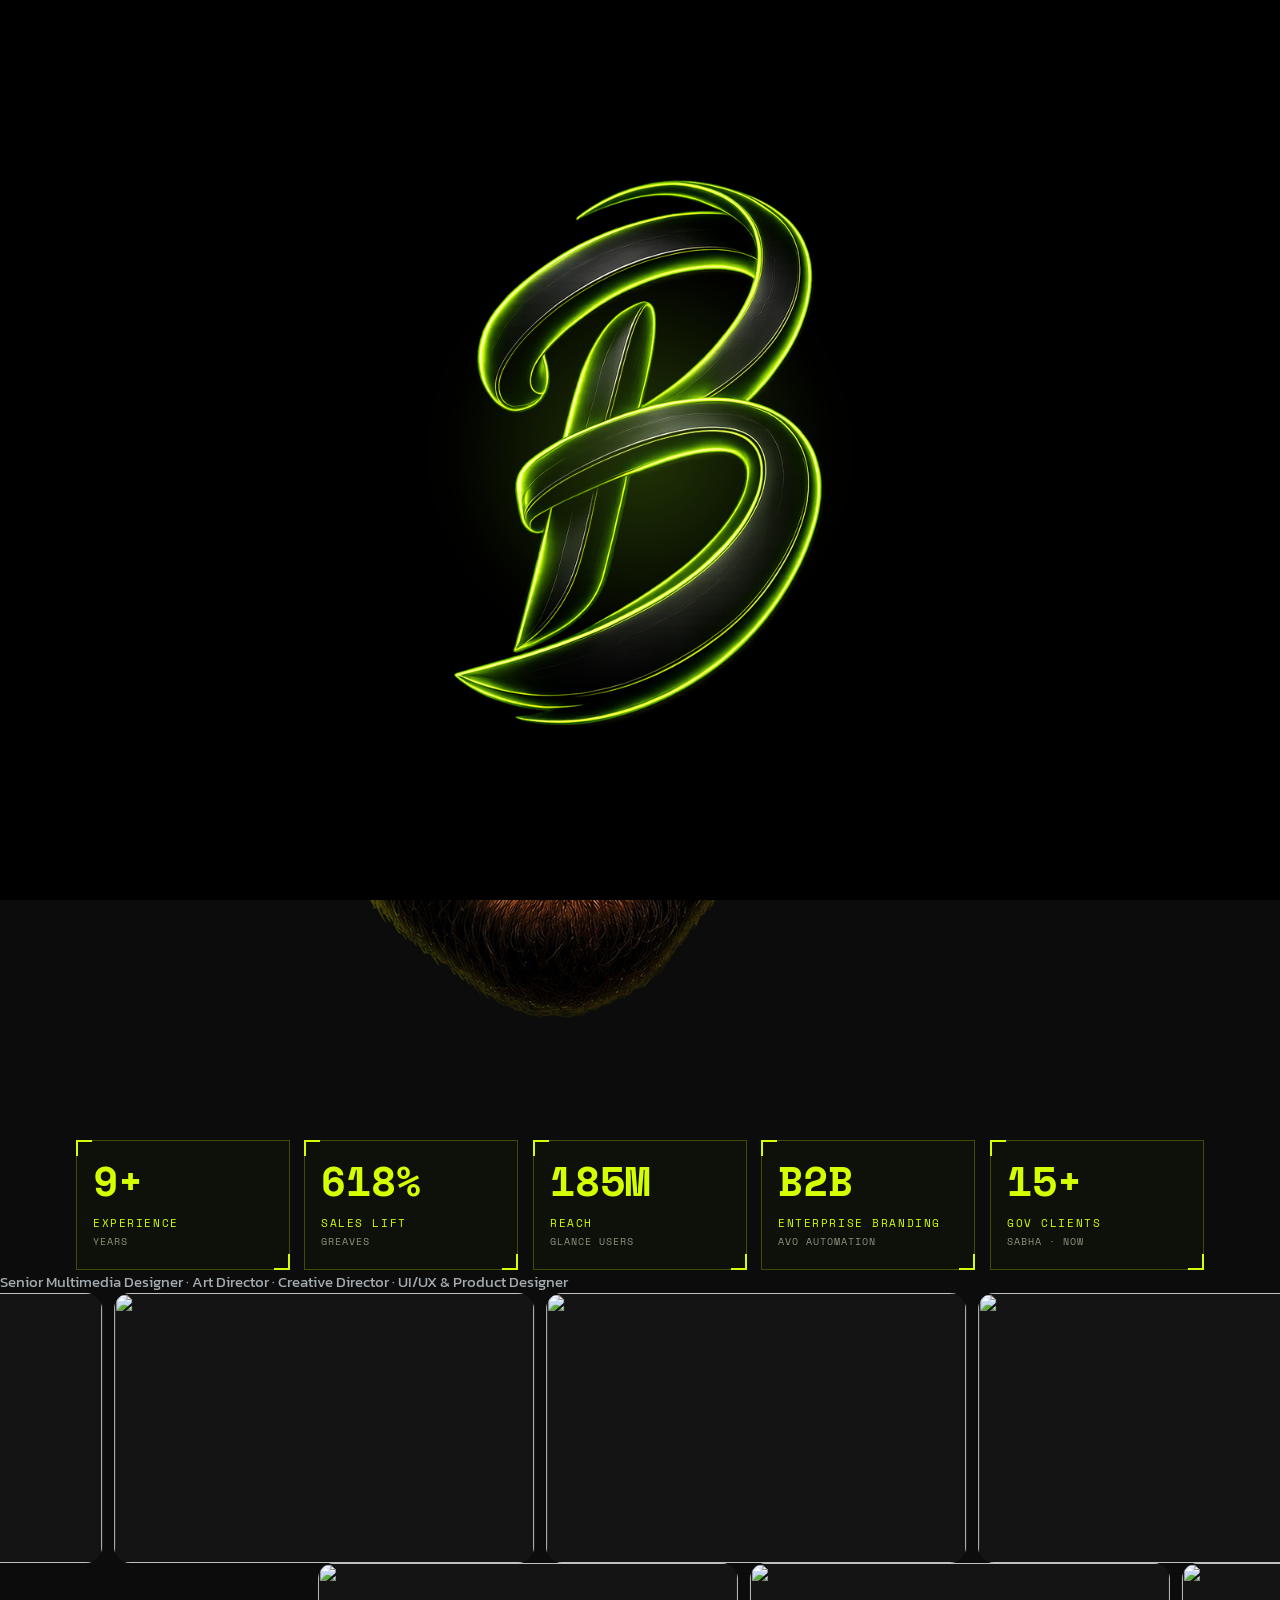
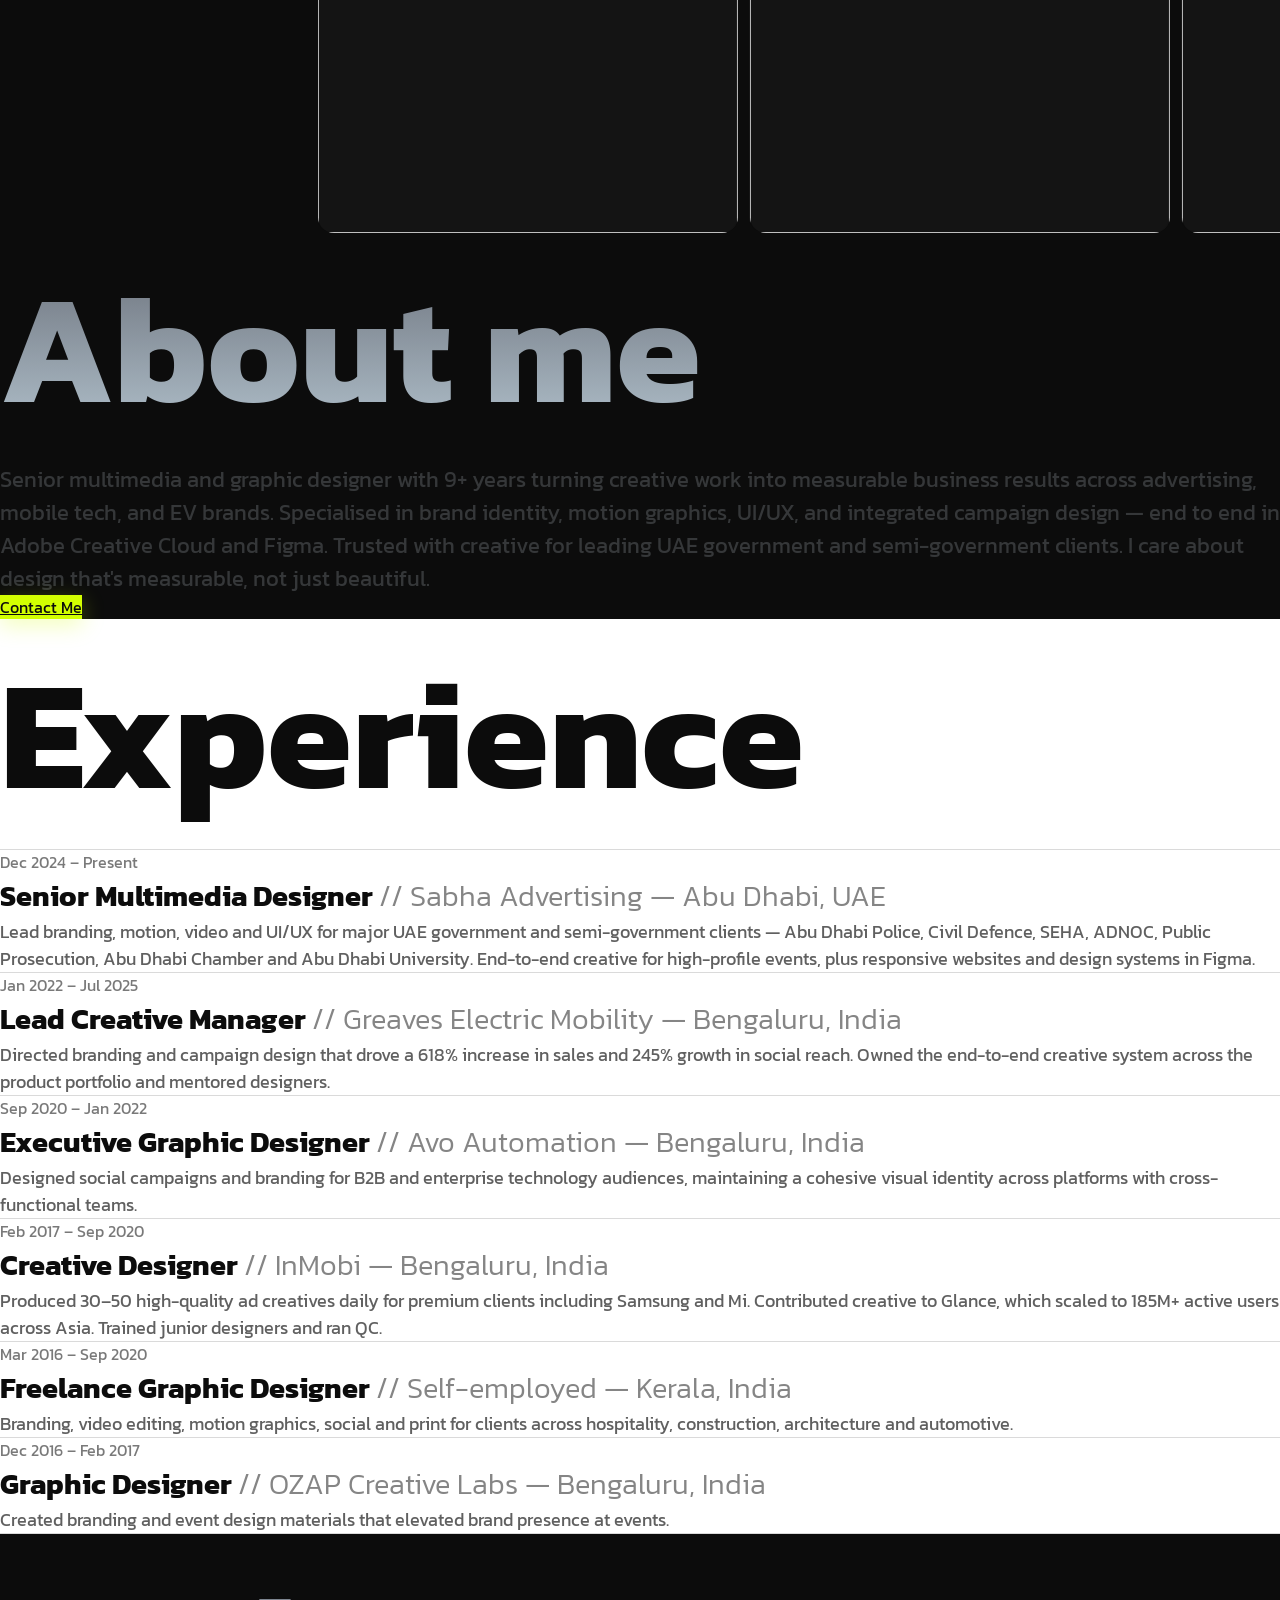
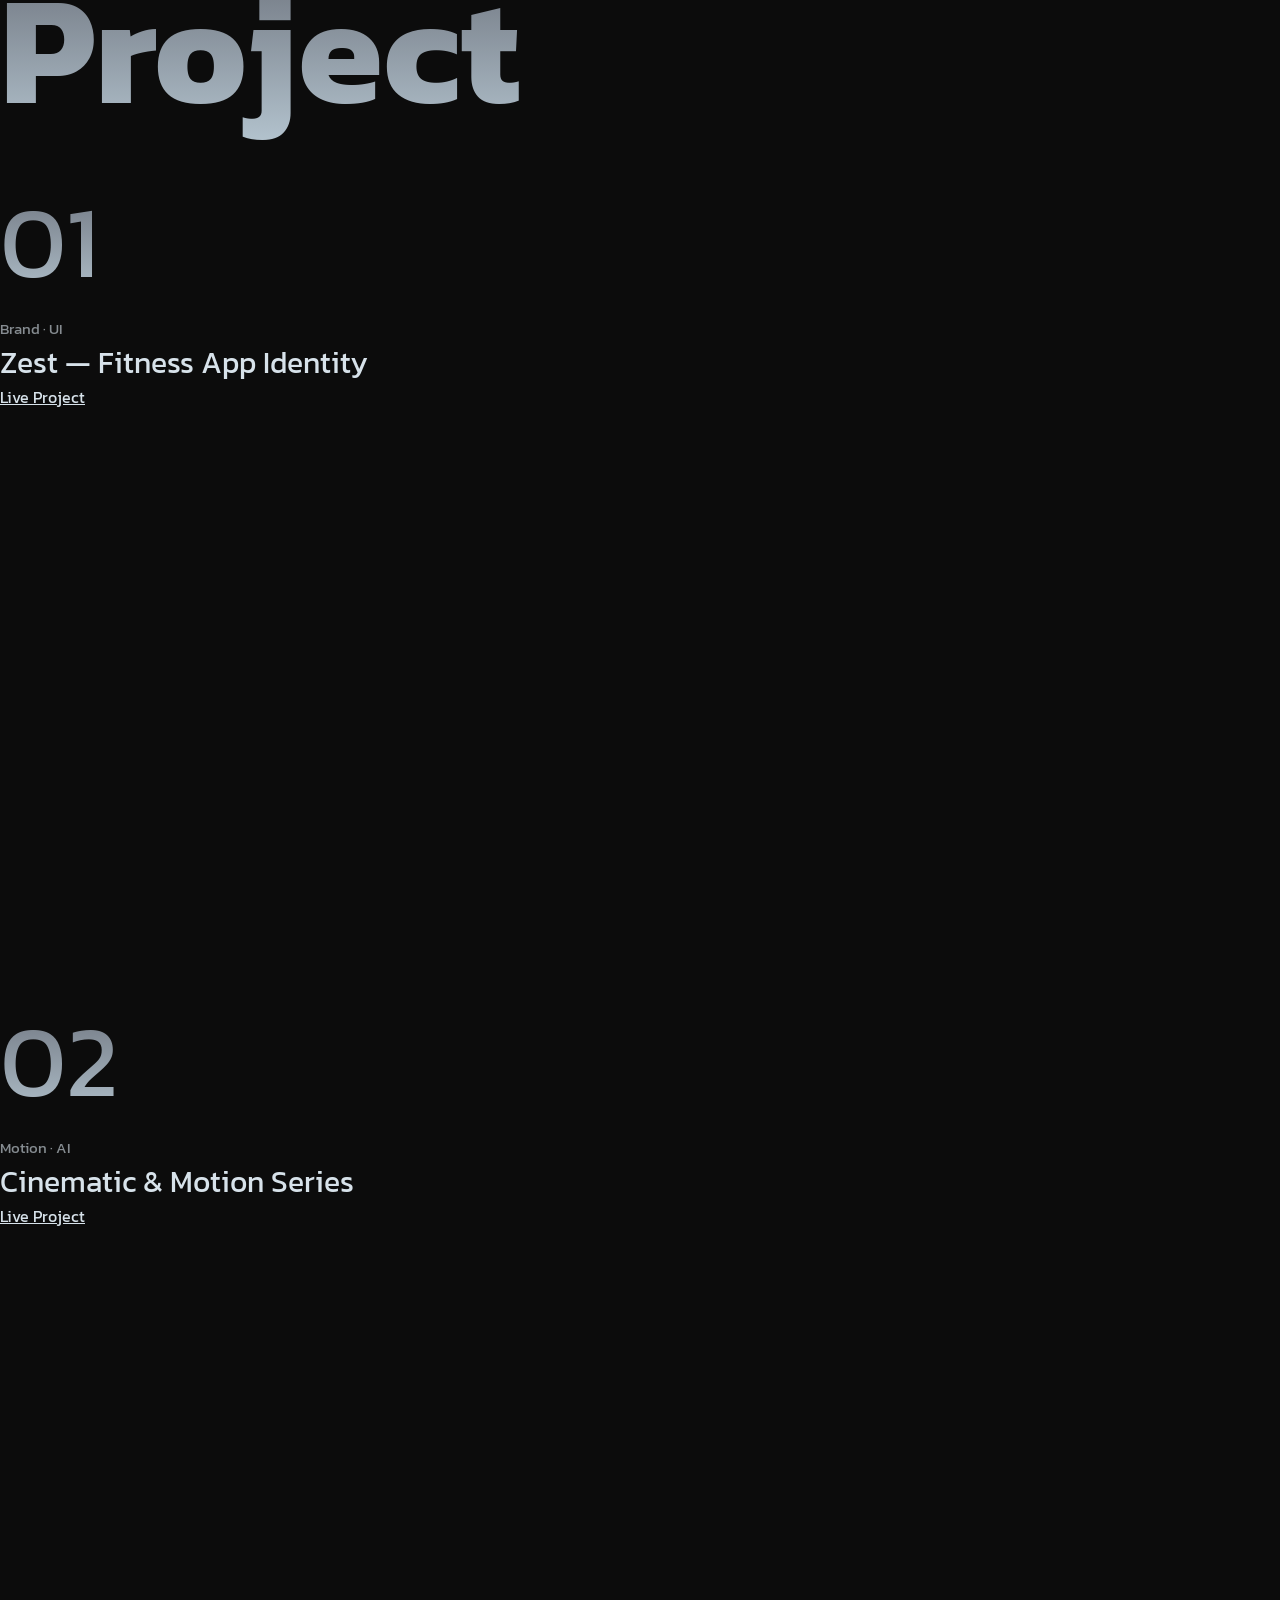
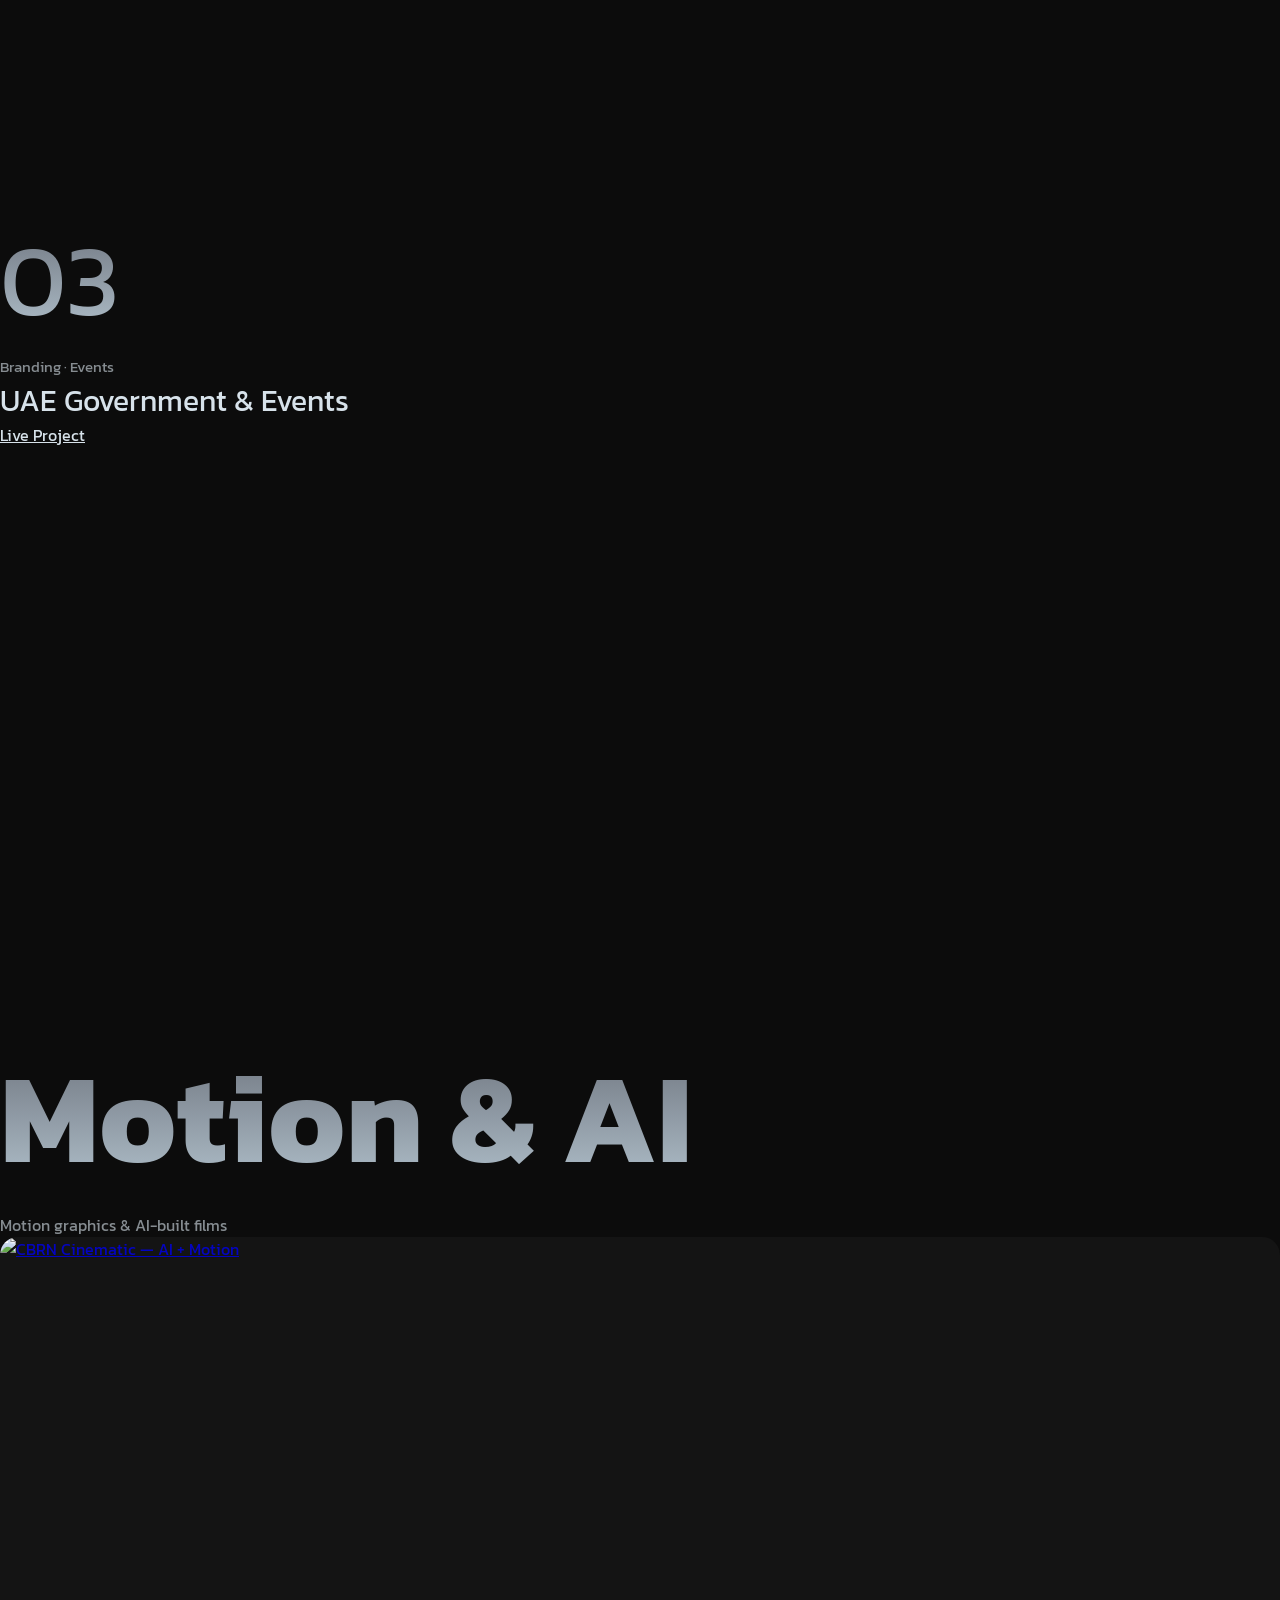
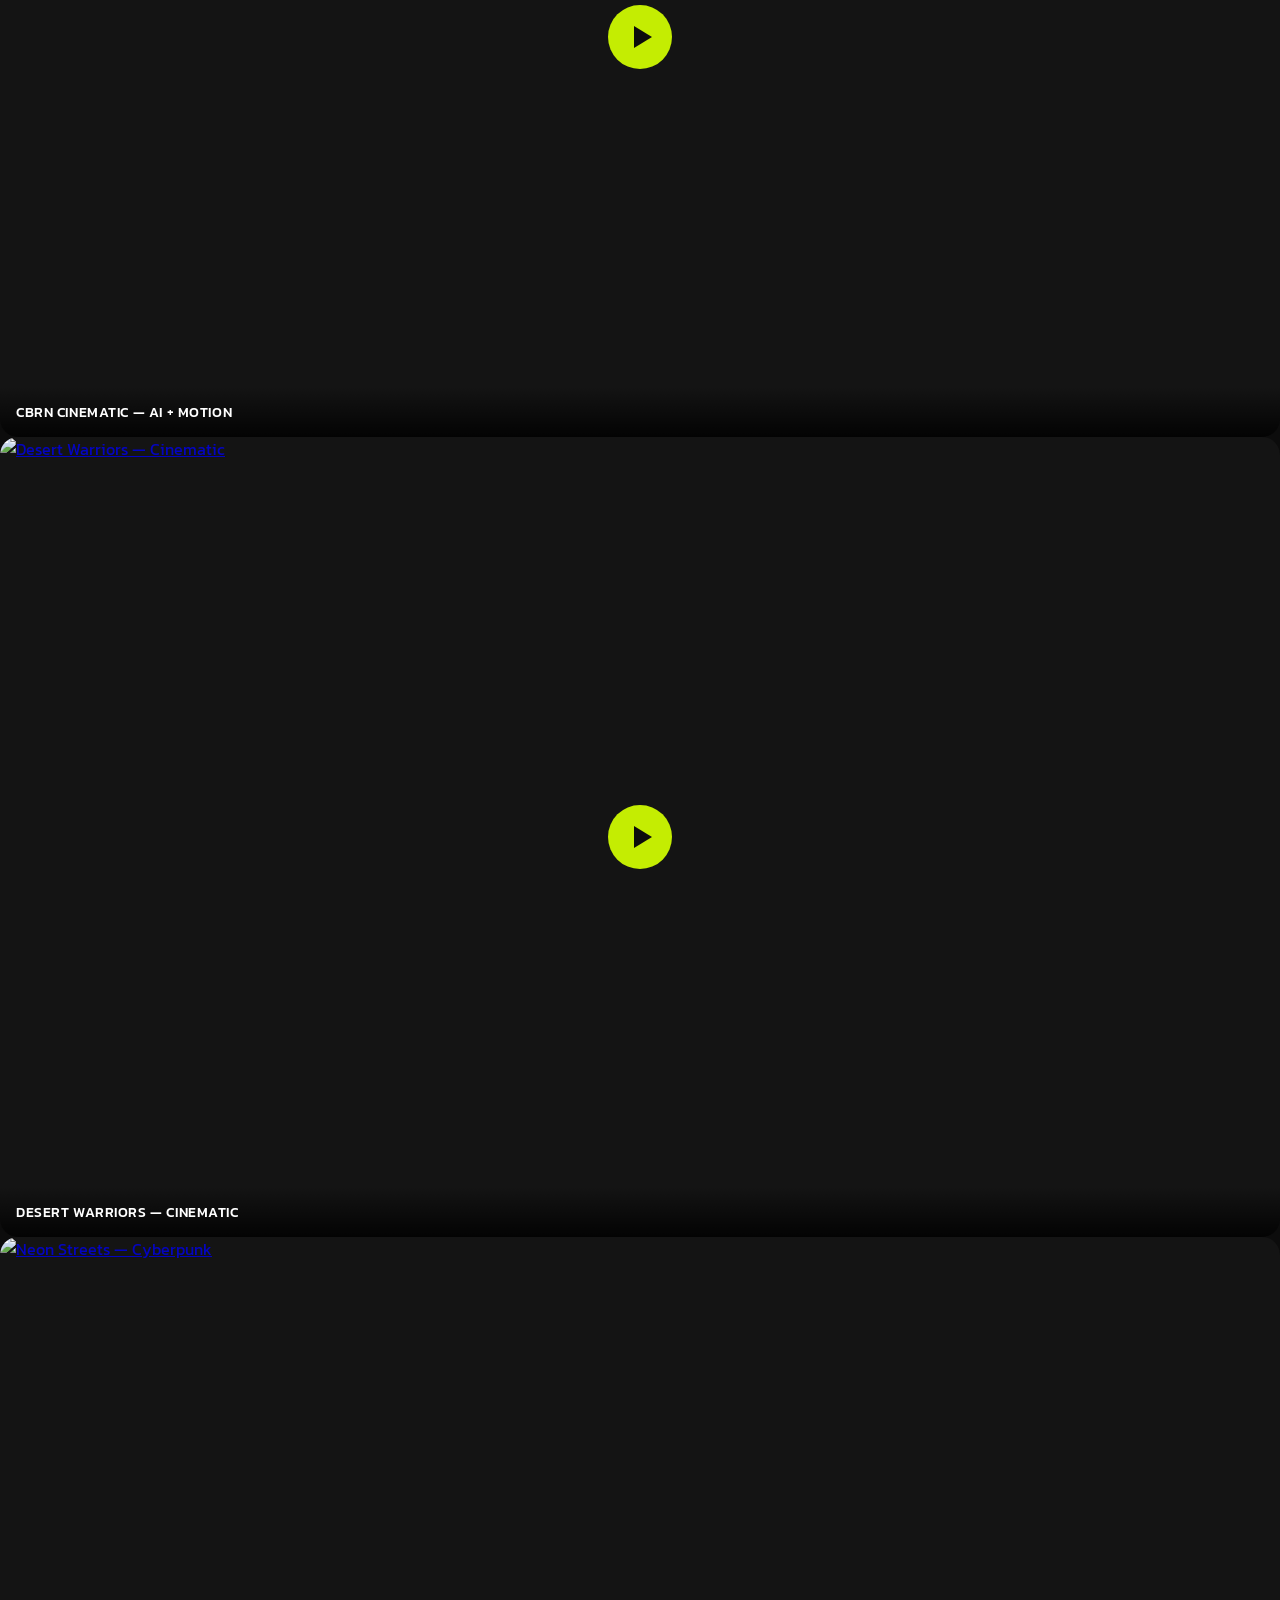
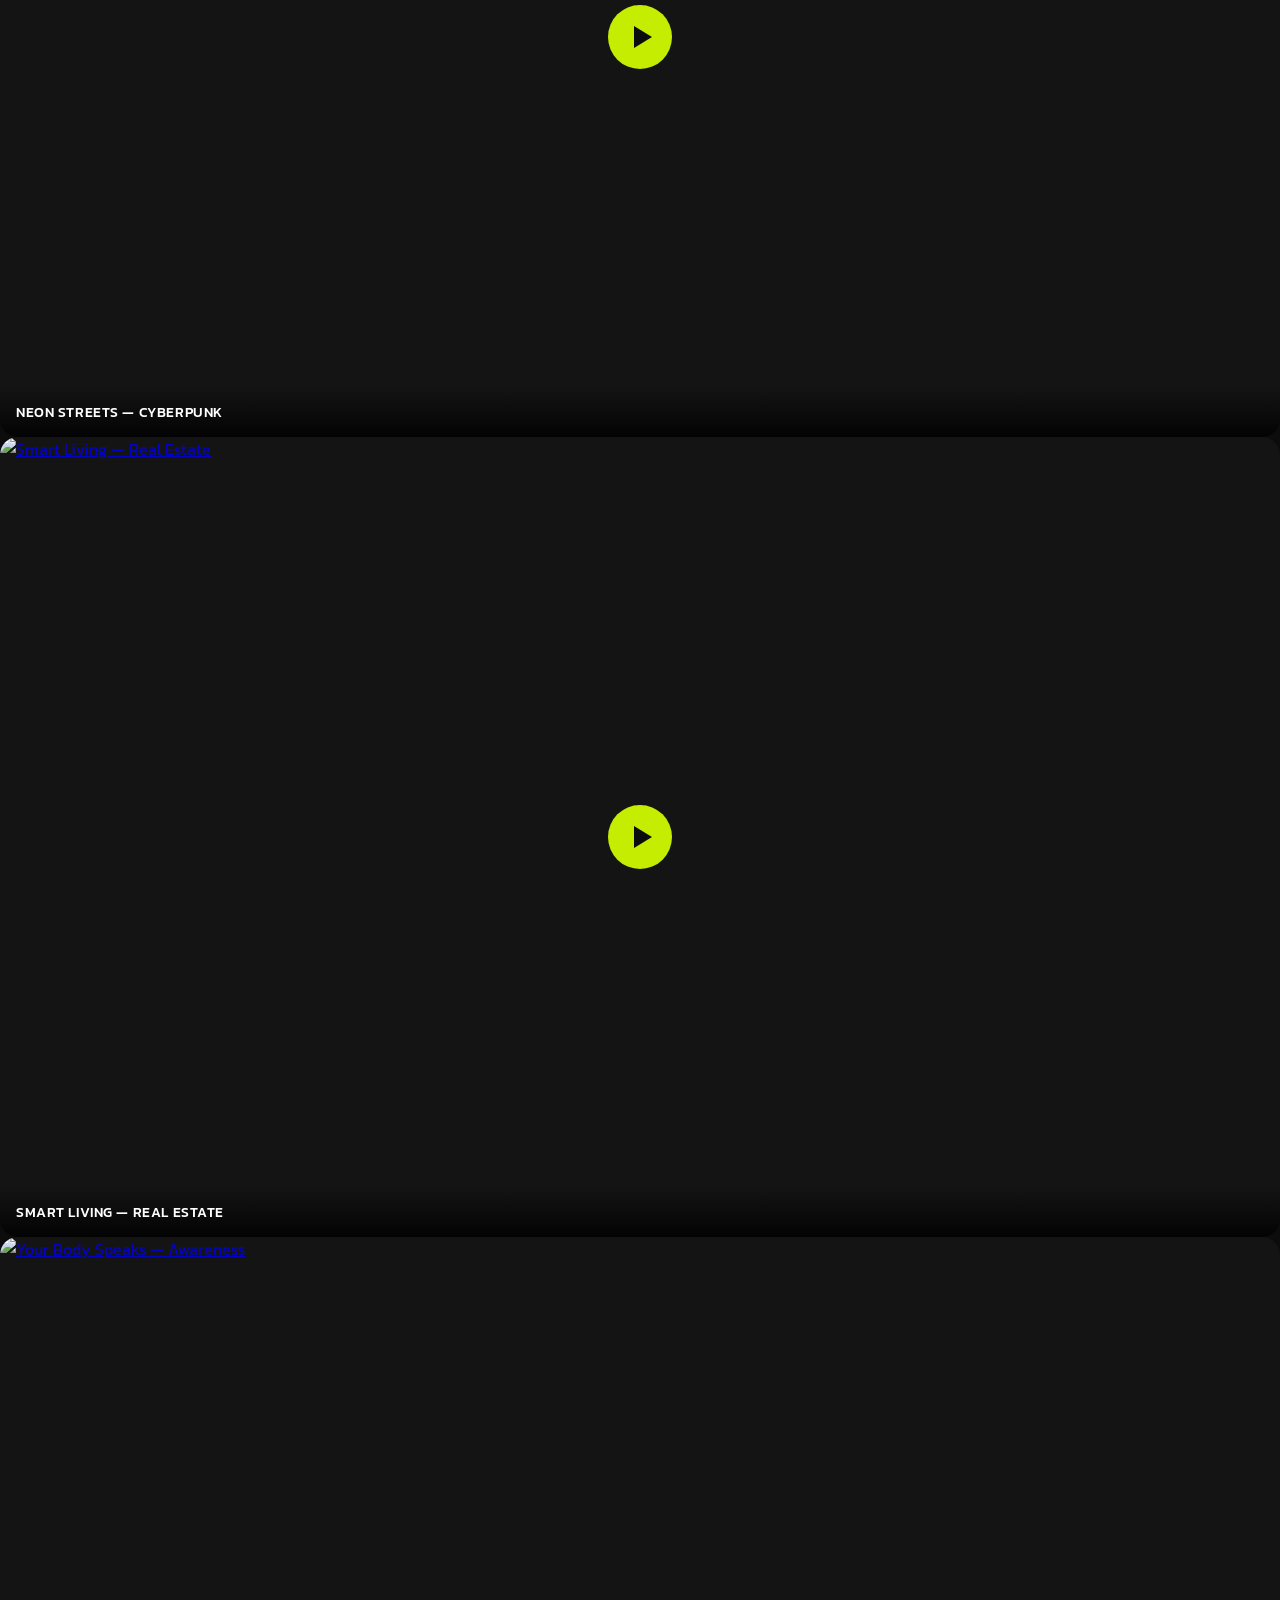
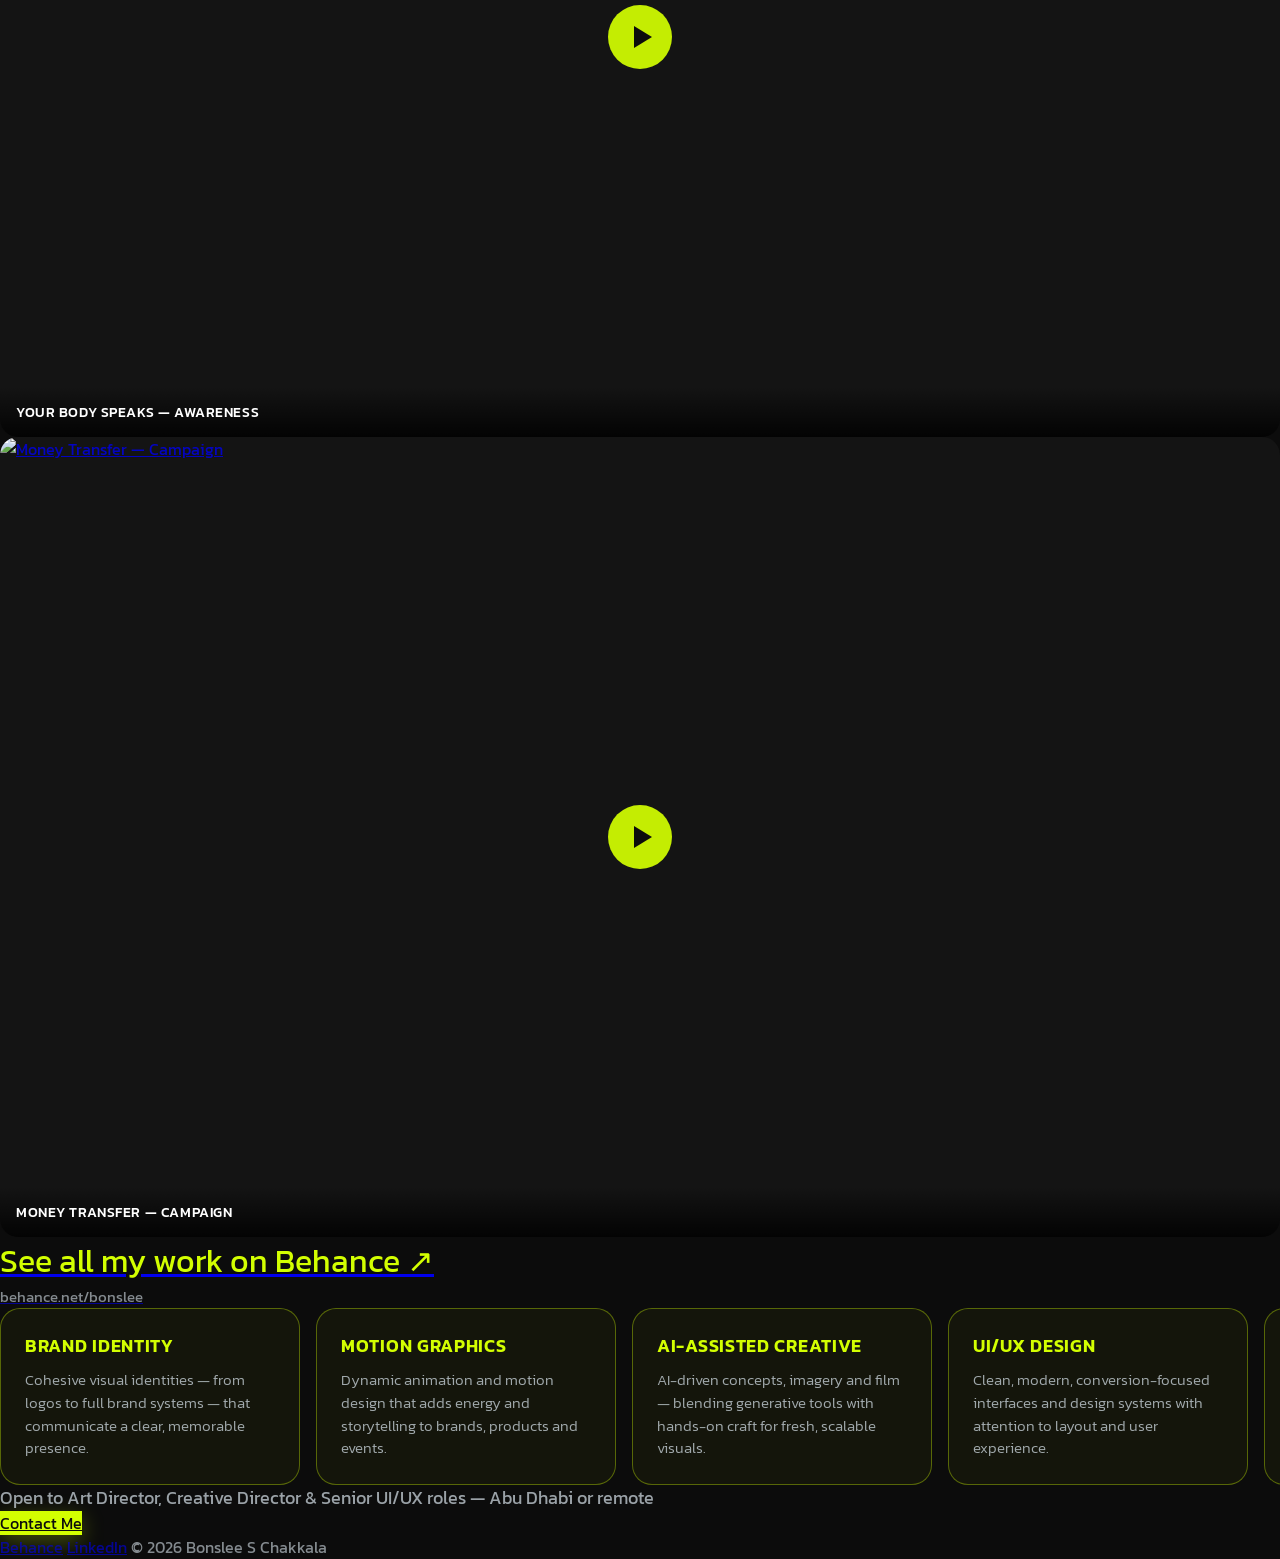
==== commit 0f049dcb: "Add files via upload" ====
--- a/v2/index.html
+++ b/v2/index.html
@@ -65,6 +65,14 @@
   .motion-card:hover .play{transform:translate(-50%,-50%) scale(1.1)}
   .motion-card .play::after{content:"";position:absolute;top:50%;left:54%;transform:translate(-50%,-50%);border-left:18px solid #0C0C0C;border-top:11px solid transparent;border-bottom:11px solid transparent}
   .motion-card .motion-name{position:absolute;left:0;right:0;bottom:0;padding:14px 16px;color:#fff;font-weight:500;text-transform:uppercase;letter-spacing:.04em;font-size:.9rem;background:linear-gradient(0deg,rgba(0,0,0,.85),transparent)}
+  /* falling image stack (About) */
+  .fall-stack{position:absolute;inset:0;pointer-events:none;overflow:visible;z-index:1}
+  .fall-card{position:absolute;width:clamp(110px,15vw,200px);border-radius:14px;overflow:hidden;
+    box-shadow:0 22px 55px rgba(0,0,0,.6);transform:translateY(-170vh) rotate(var(--r,0deg));
+    transition:transform 1.2s cubic-bezier(.3,1.15,.55,1)}
+  .fall-stack.fall .fall-card{transform:translateY(0) rotate(var(--r,0deg))}
+  .fall-card img{width:100%;display:block}
+  @media(max-width:640px){.fall-card{width:clamp(86px,30vw,140px)}}
   /* fade-in */
   .fade{opacity:0;will-change:transform,opacity;transition:opacity .7s cubic-bezier(.25,.1,.25,1),transform .7s cubic-bezier(.25,.1,.25,1)}
   .fade.fu{transform:translateY(30px)} .fade.fd{transform:translateY(-20px)}
@@ -136,19 +144,13 @@
   </section>
 
   <!-- ============ ABOUT ============ -->
-  <section id="about" class="min-h-screen flex flex-col items-center justify-center text-center relative px-5 sm:px-8 md:px-10 py-20 gap-10 sm:gap-14 md:gap-16">
-    <!-- decorative corner works -->
-    <img src="https://mir-s3-cdn-cf.behance.net/projects/404/95be90240197793.Y3JvcCw5NjYsNzU2LDQ1LDIyMg.png" class="fade fl absolute top-[4%] left-[1%] sm:left-[2%] md:left-[4%] w-[120px] sm:w-[160px] md:w-[210px] rounded-2xl object-cover" alt="" />
-    <img src="https://mir-s3-cdn-cf.behance.net/projects/404/be4534240209175.Y3JvcCwxMDI0LDgwMCwwLDExMQ.png" class="fade fl absolute bottom-[8%] left-[3%] sm:left-[6%] md:left-[10%] w-[100px] sm:w-[140px] md:w-[180px] rounded-2xl object-cover" alt="" />
-    <img src="https://mir-s3-cdn-cf.behance.net/projects/404/e9e782236557141.Y3JvcCwyODc2LDIyNTAsNTYyLDA.jpg" class="fade fr absolute top-[4%] right-[1%] sm:right-[2%] md:right-[4%] w-[120px] sm:w-[160px] md:w-[210px] rounded-2xl object-cover" alt="" />
-    <img src="https://mir-s3-cdn-cf.behance.net/projects/404/968884240708801.Y3JvcCw3NjUsNTk4LDEyOCwyMTI.png" class="fade fr absolute bottom-[8%] right-[3%] sm:right-[6%] md:right-[10%] w-[130px] sm:w-[170px] md:w-[220px] rounded-2xl object-cover" alt="" />
-
-    <h2 class="hero-heading fade fu font-black uppercase leading-none tracking-tight" style="font-size:clamp(3rem,12vw,160px)">About me</h2>
-
-    <div class="flex flex-col items-center gap-16 sm:gap-20 md:gap-24">
+  <section id="about" class="relative min-h-screen overflow-visible px-5 sm:px-8 md:px-10 pt-24 pb-28">
+    <div class="relative z-20 text-center max-w-[720px] mx-auto flex flex-col items-center gap-8 sm:gap-12">
+      <h2 class="hero-heading fade fu font-black uppercase leading-none tracking-tight" style="font-size:clamp(3rem,12vw,160px)">About me</h2>
       <p id="aboutText" class="font-medium leading-relaxed max-w-[640px]" style="color:#D7E2EA;font-size:clamp(1rem,2vw,1.35rem)">Senior multimedia and graphic designer with 9+ years turning creative work into measurable business results across advertising, mobile tech, and EV brands. Specialised in brand identity, motion graphics, UI/UX, and integrated campaign design — end to end in Adobe Creative Cloud and Figma. Trusted with creative for leading UAE government and semi-government clients. I care about design that&apos;s measurable, not just beautiful.</p>
       <a href="mailto:bonslee.shaji@gmail.com" class="btn-contact fade fu rounded-full text-white font-medium uppercase tracking-widest px-8 py-3 sm:px-10 sm:py-3.5 md:px-12 md:py-4 text-xs sm:text-sm md:text-base">Contact Me</a>
     </div>
+    <div id="fallStack" class="fall-stack"></div>
   </section>
 
   <!-- ============ EXPERIENCE ============ -->
@@ -318,6 +320,20 @@
 }
 window.addEventListener("scroll", cardScale, {passive:true}); window.addEventListener("resize", cardScale); cardScale();
 
+/* ---- falling image stack over the About area ---- */
+(function(){
+  const stack=document.getElementById('fallStack'); if(!stack) return;
+  const imgs=works.slice(0,10);
+  const pos=[
+    {l:5,b:6,r:-12,z:1},{l:21,b:50,r:7,z:2},{l:38,b:2,r:-5,z:3},{l:56,b:42,r:12,z:4},{l:72,b:14,r:-9,z:5},
+    {l:12,b:82,r:6,z:6},{l:32,b:110,r:-13,z:7},{l:52,b:88,r:9,z:8},{l:68,b:116,r:-6,z:9},{l:44,b:156,r:3,z:10}
+  ];
+  stack.innerHTML=imgs.map((u,i)=>{const p=pos[i]||pos[0];
+    return `<div class="fall-card" style="left:${p.l}%;bottom:${p.b}px;--r:${p.r}deg;z-index:${p.z};transition-delay:${(i*0.26).toFixed(2)}s"><img src="${u}" loading="lazy" alt=""></div>`;}).join("");
+  const fio=new IntersectionObserver((es)=>{es.forEach(e=>{if(e.isIntersecting){stack.classList.add('fall');fio.disconnect();}});},{threshold:.2});
+  fio.observe(document.getElementById('about'));
+})();
+
 /* ---- motion & AI cards (placeholders link to Behance until video files are added) ---- */
 const motion=[
   {img:works[0], name:"CBRN Cinematic — AI + Motion", link:"https://www.behance.net/gallery/249366569/CBRN-Cinematic-Storytelling-AI-Motion-Graphics"},
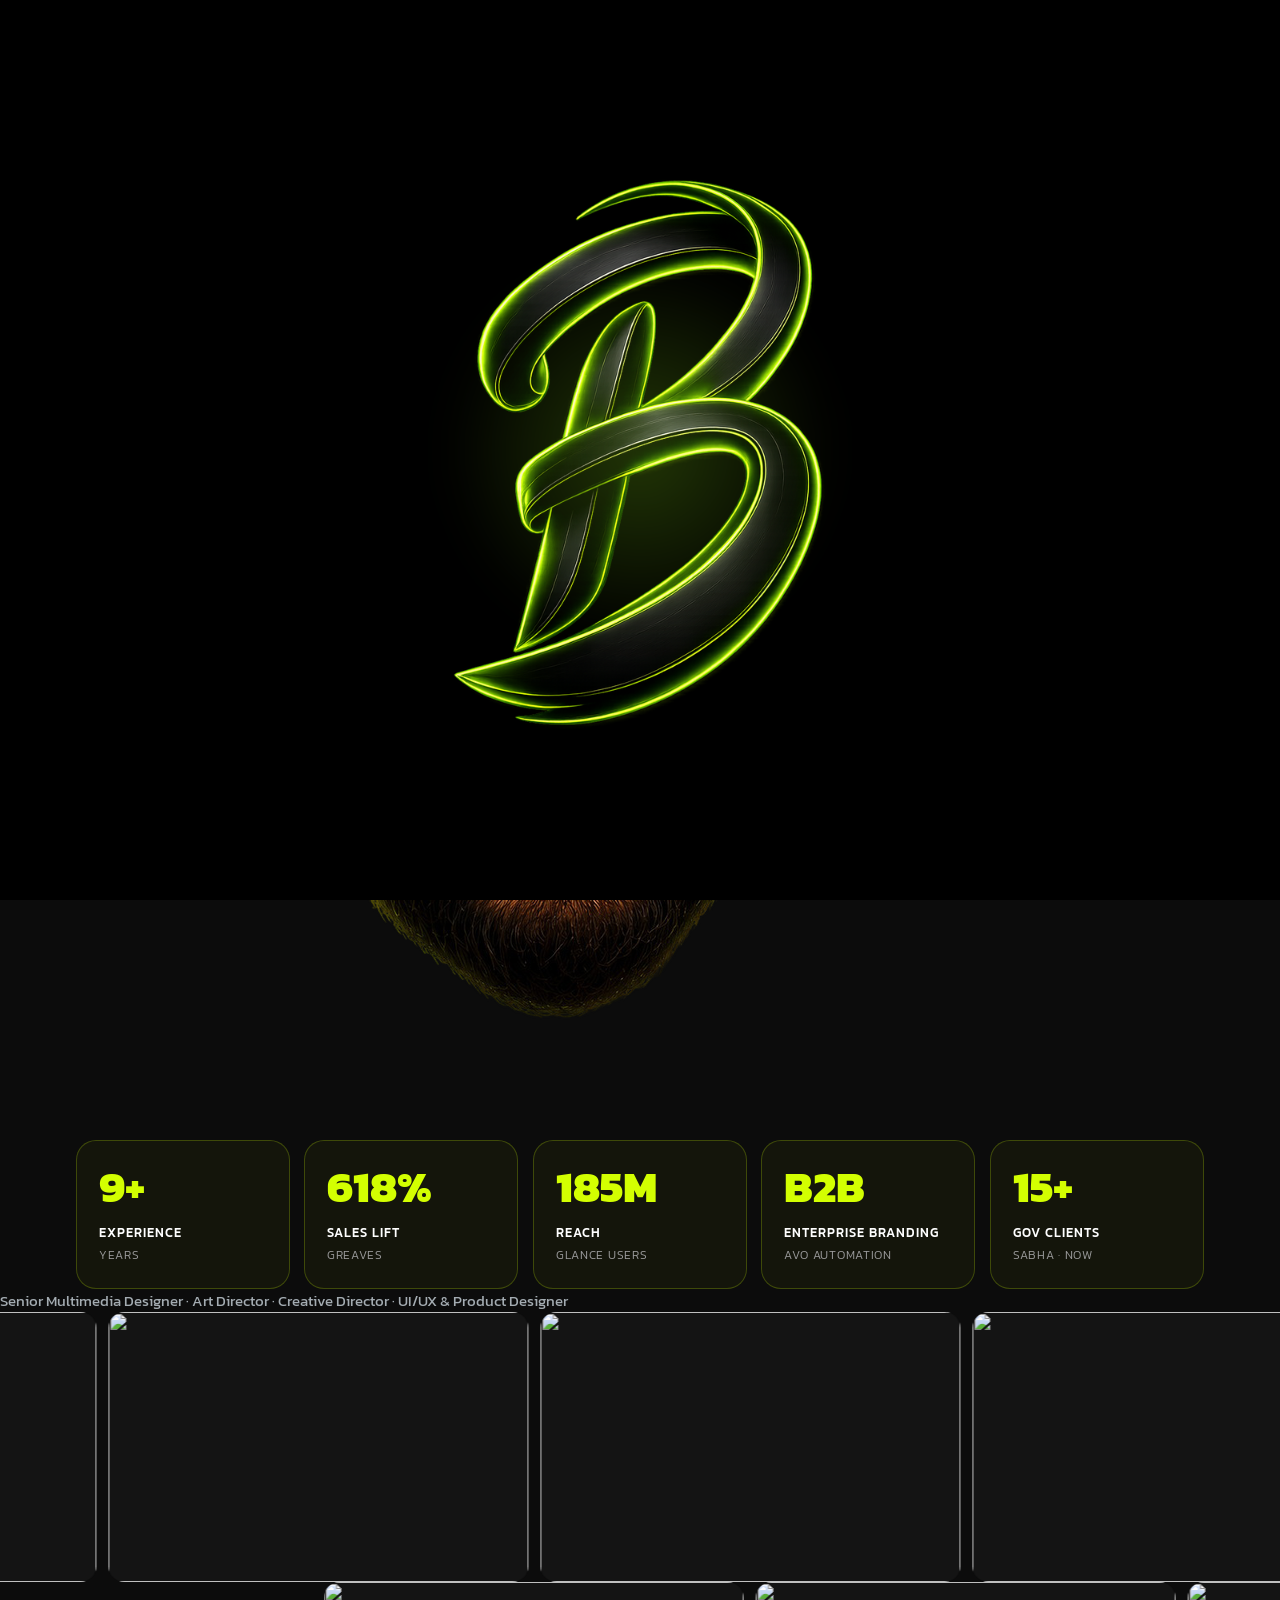
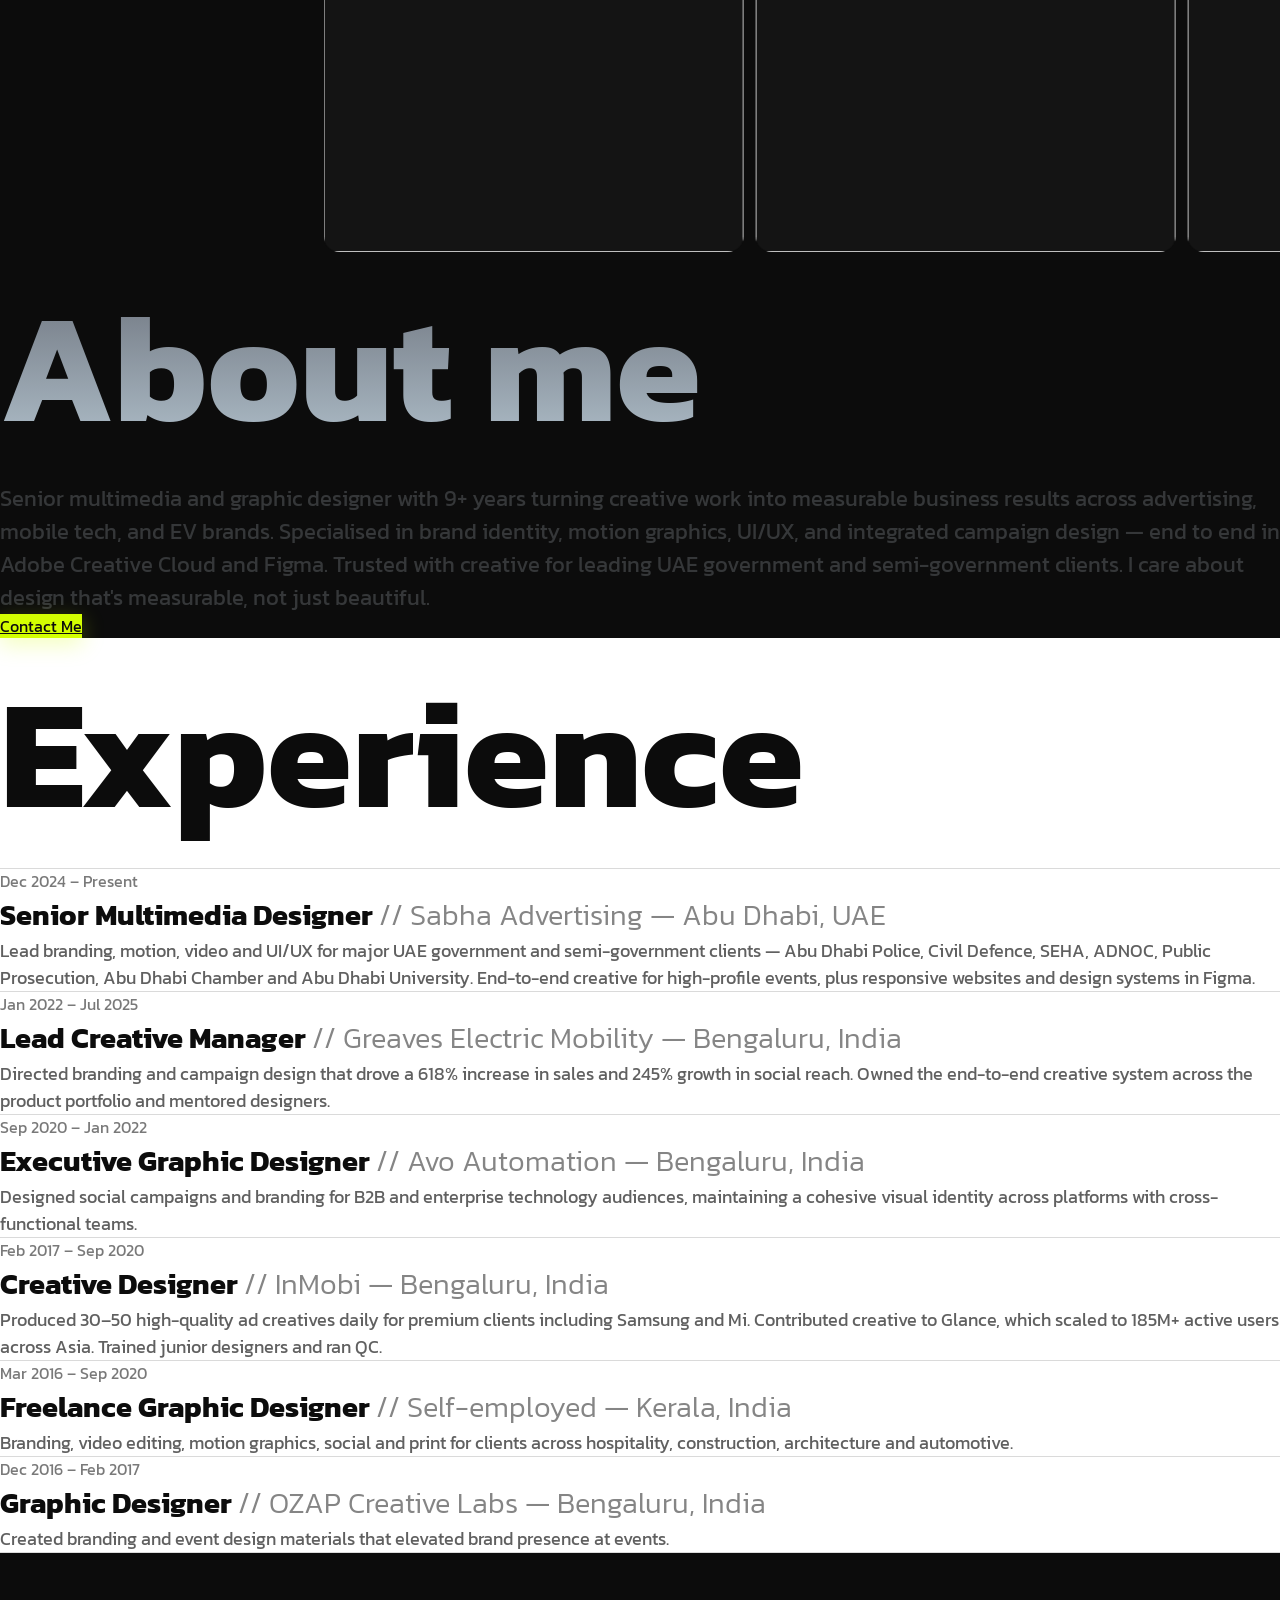
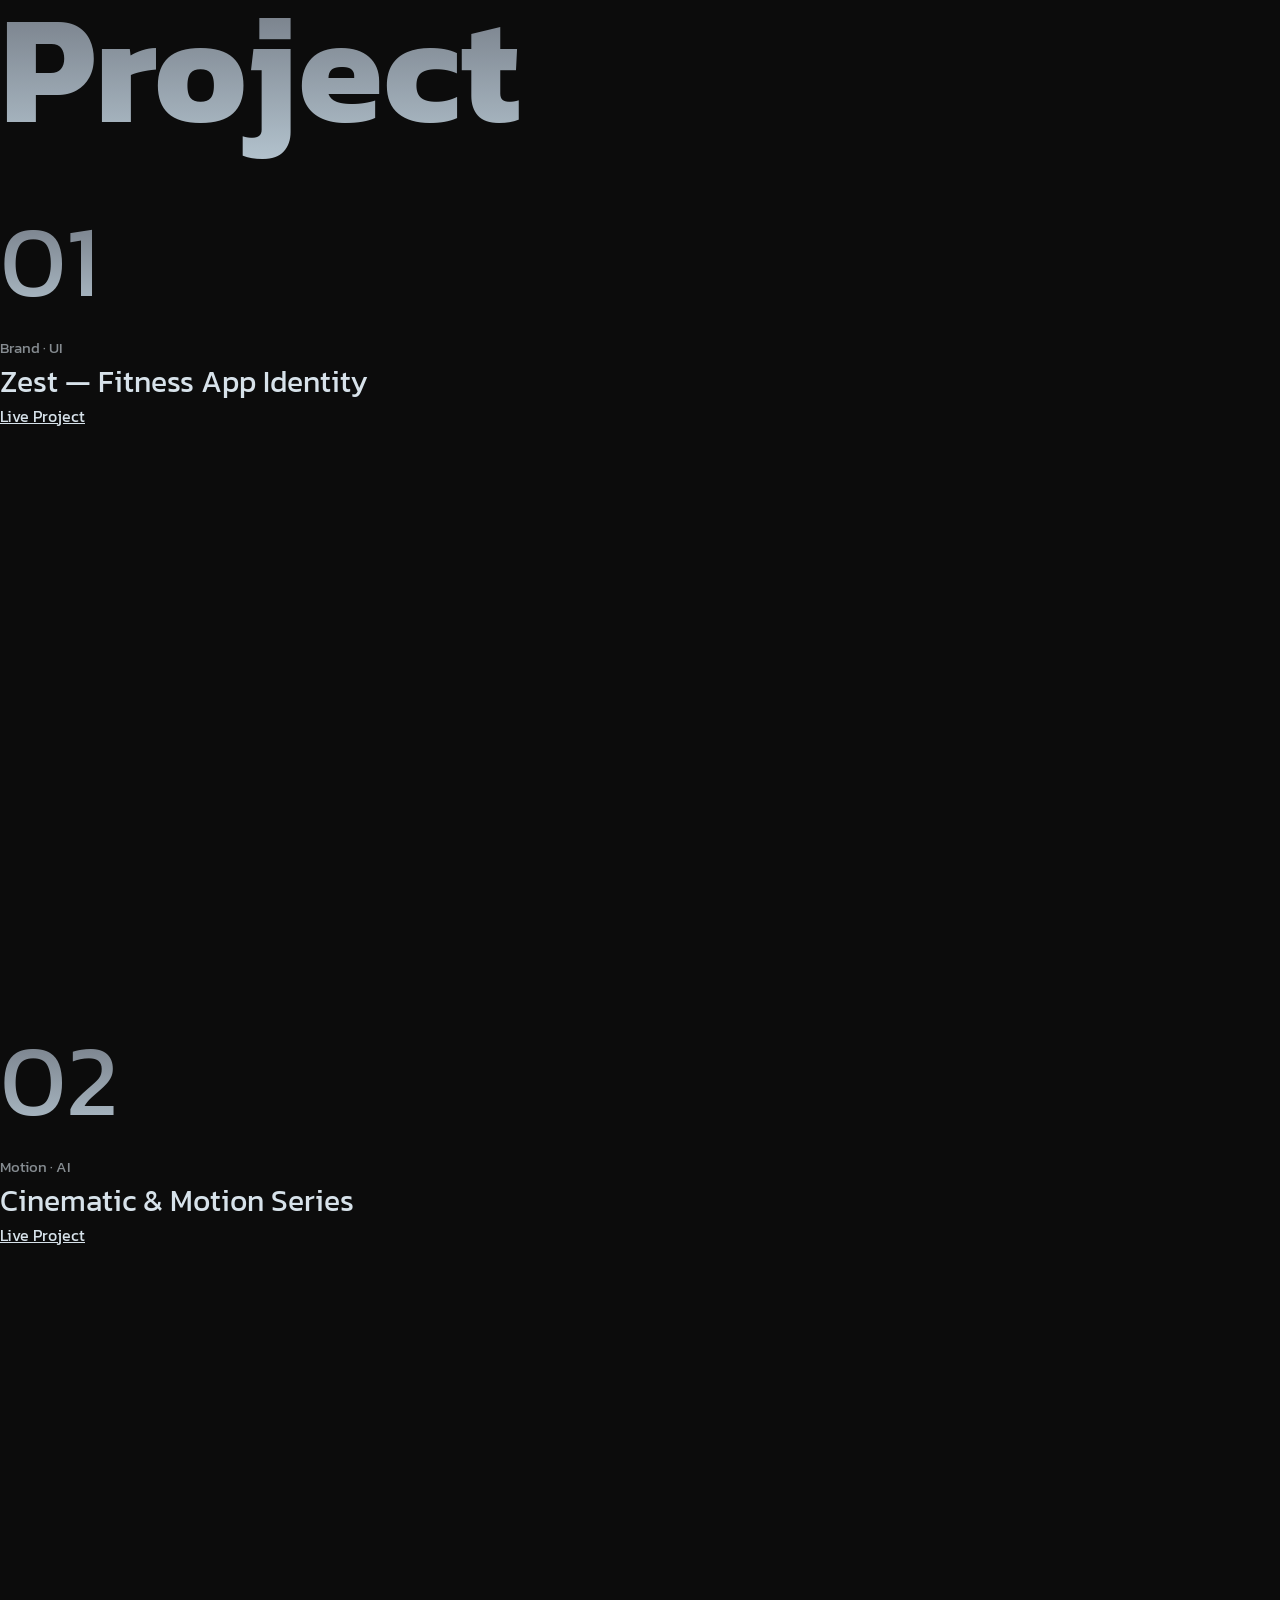
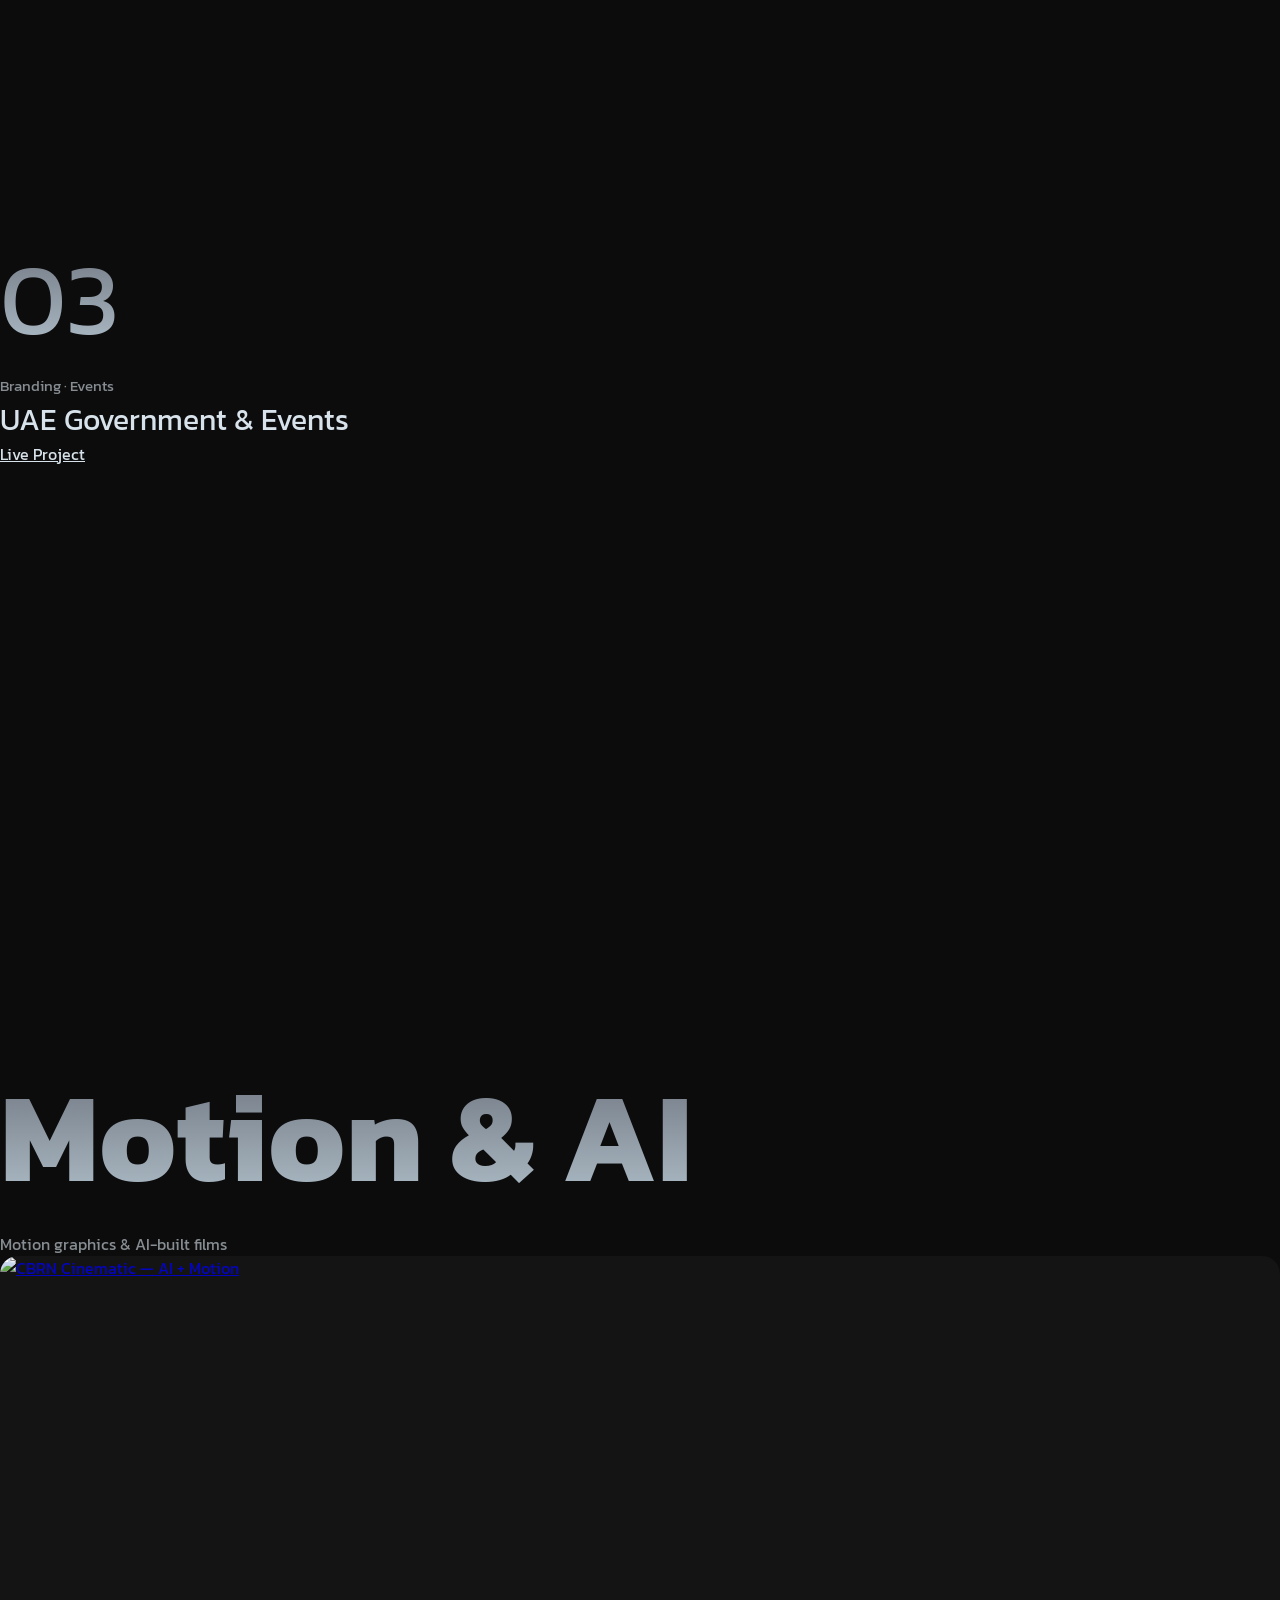
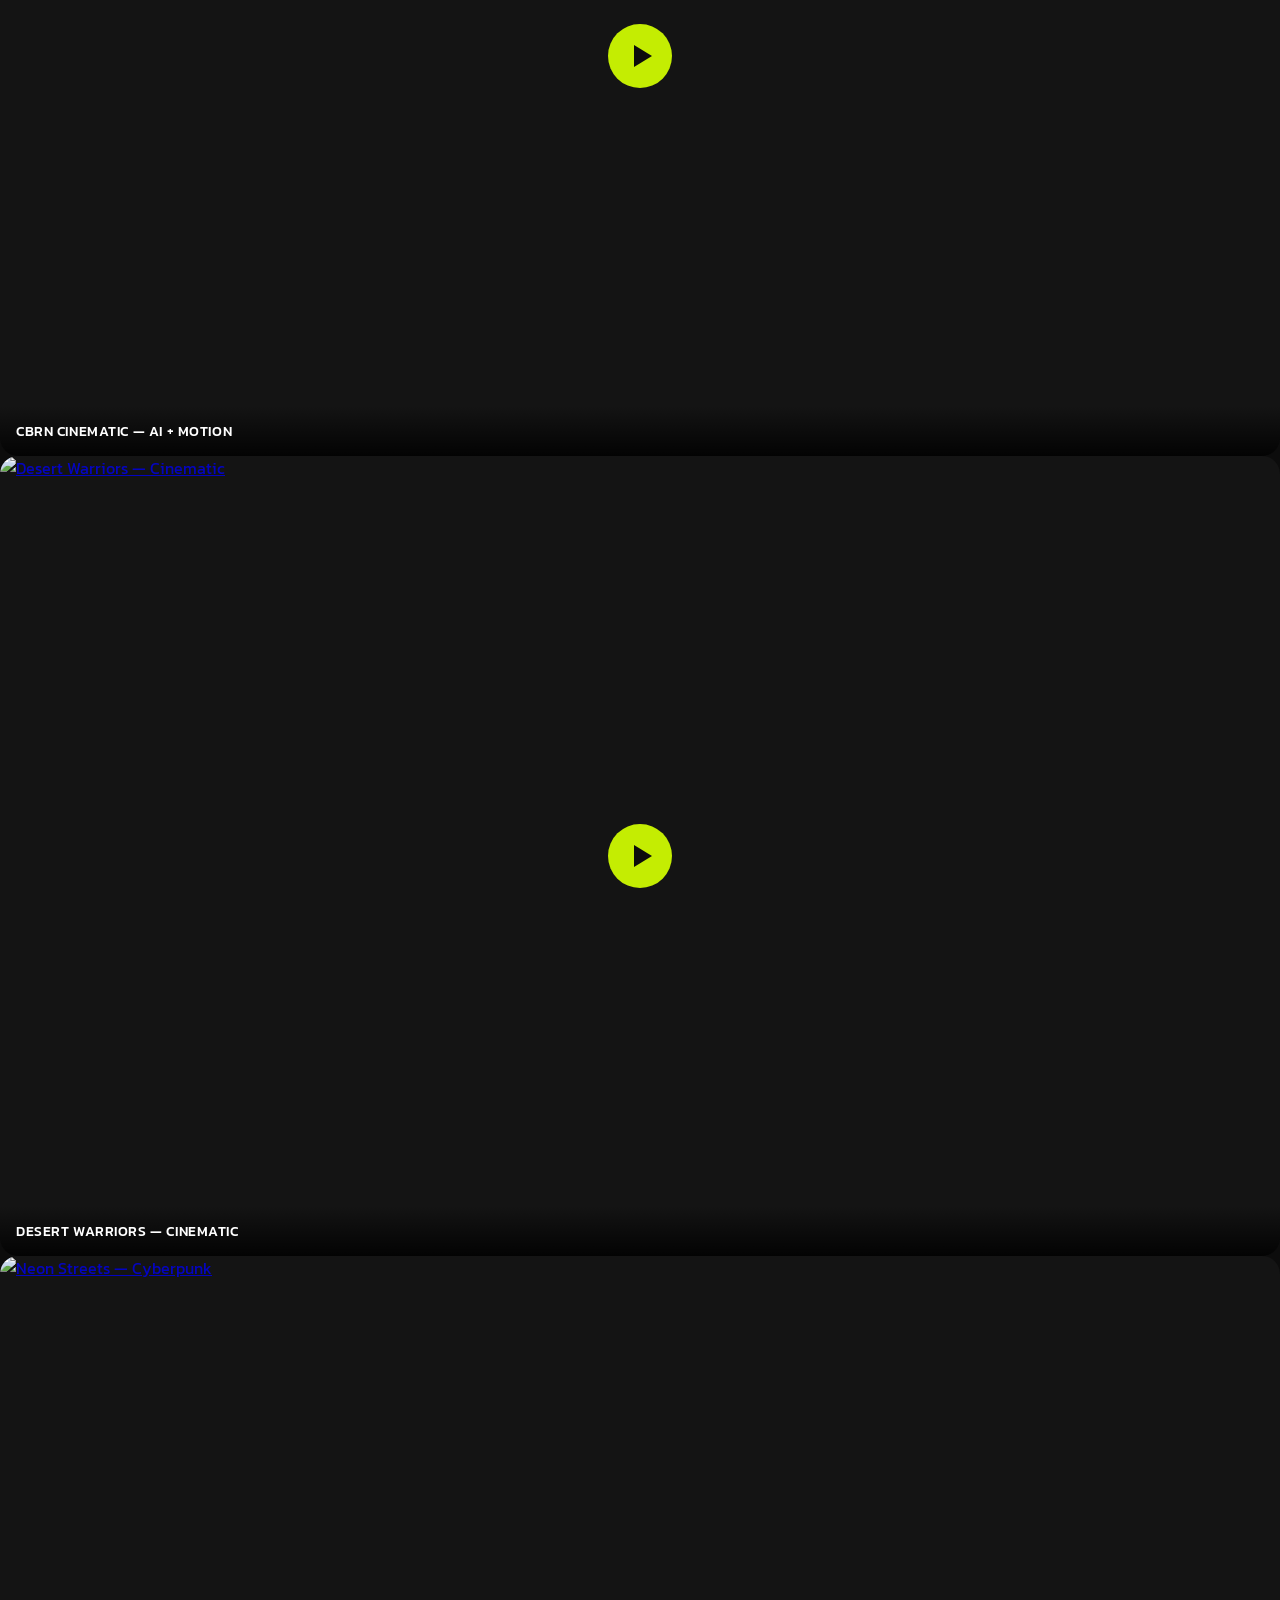
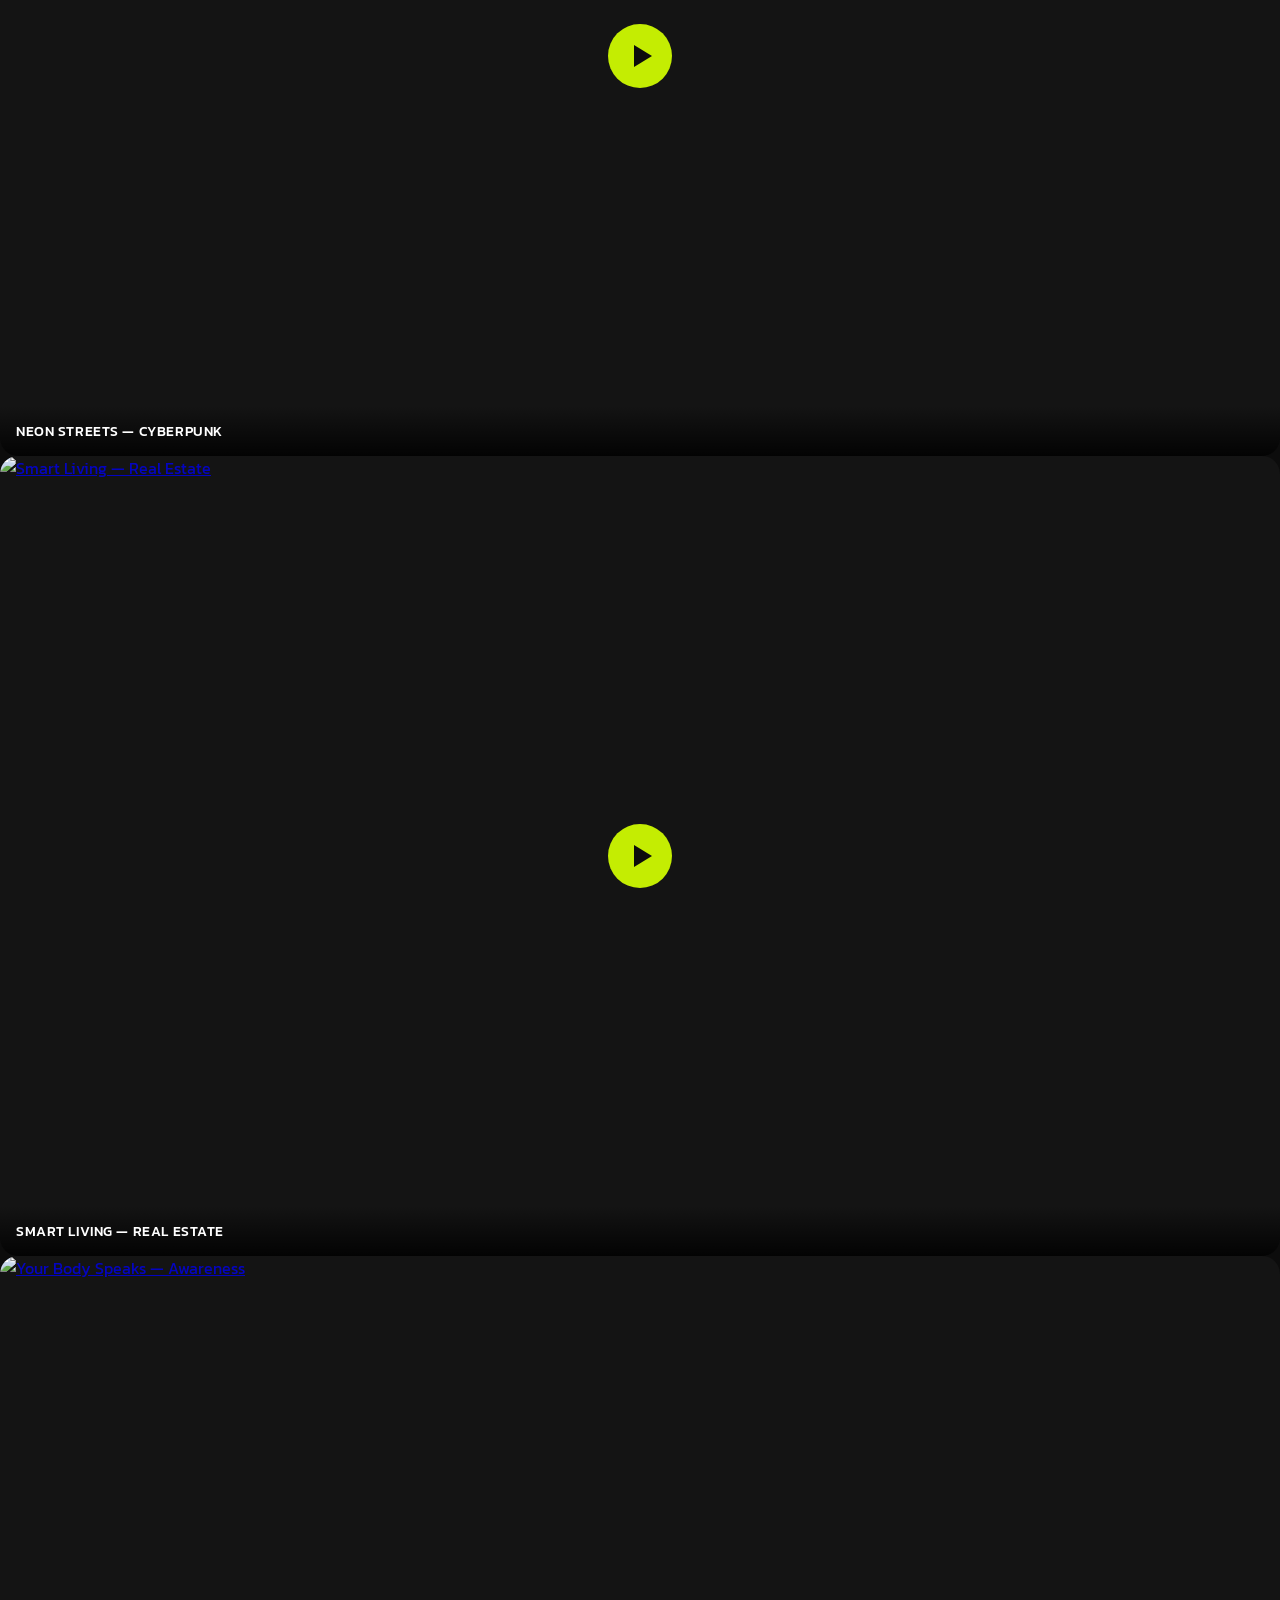
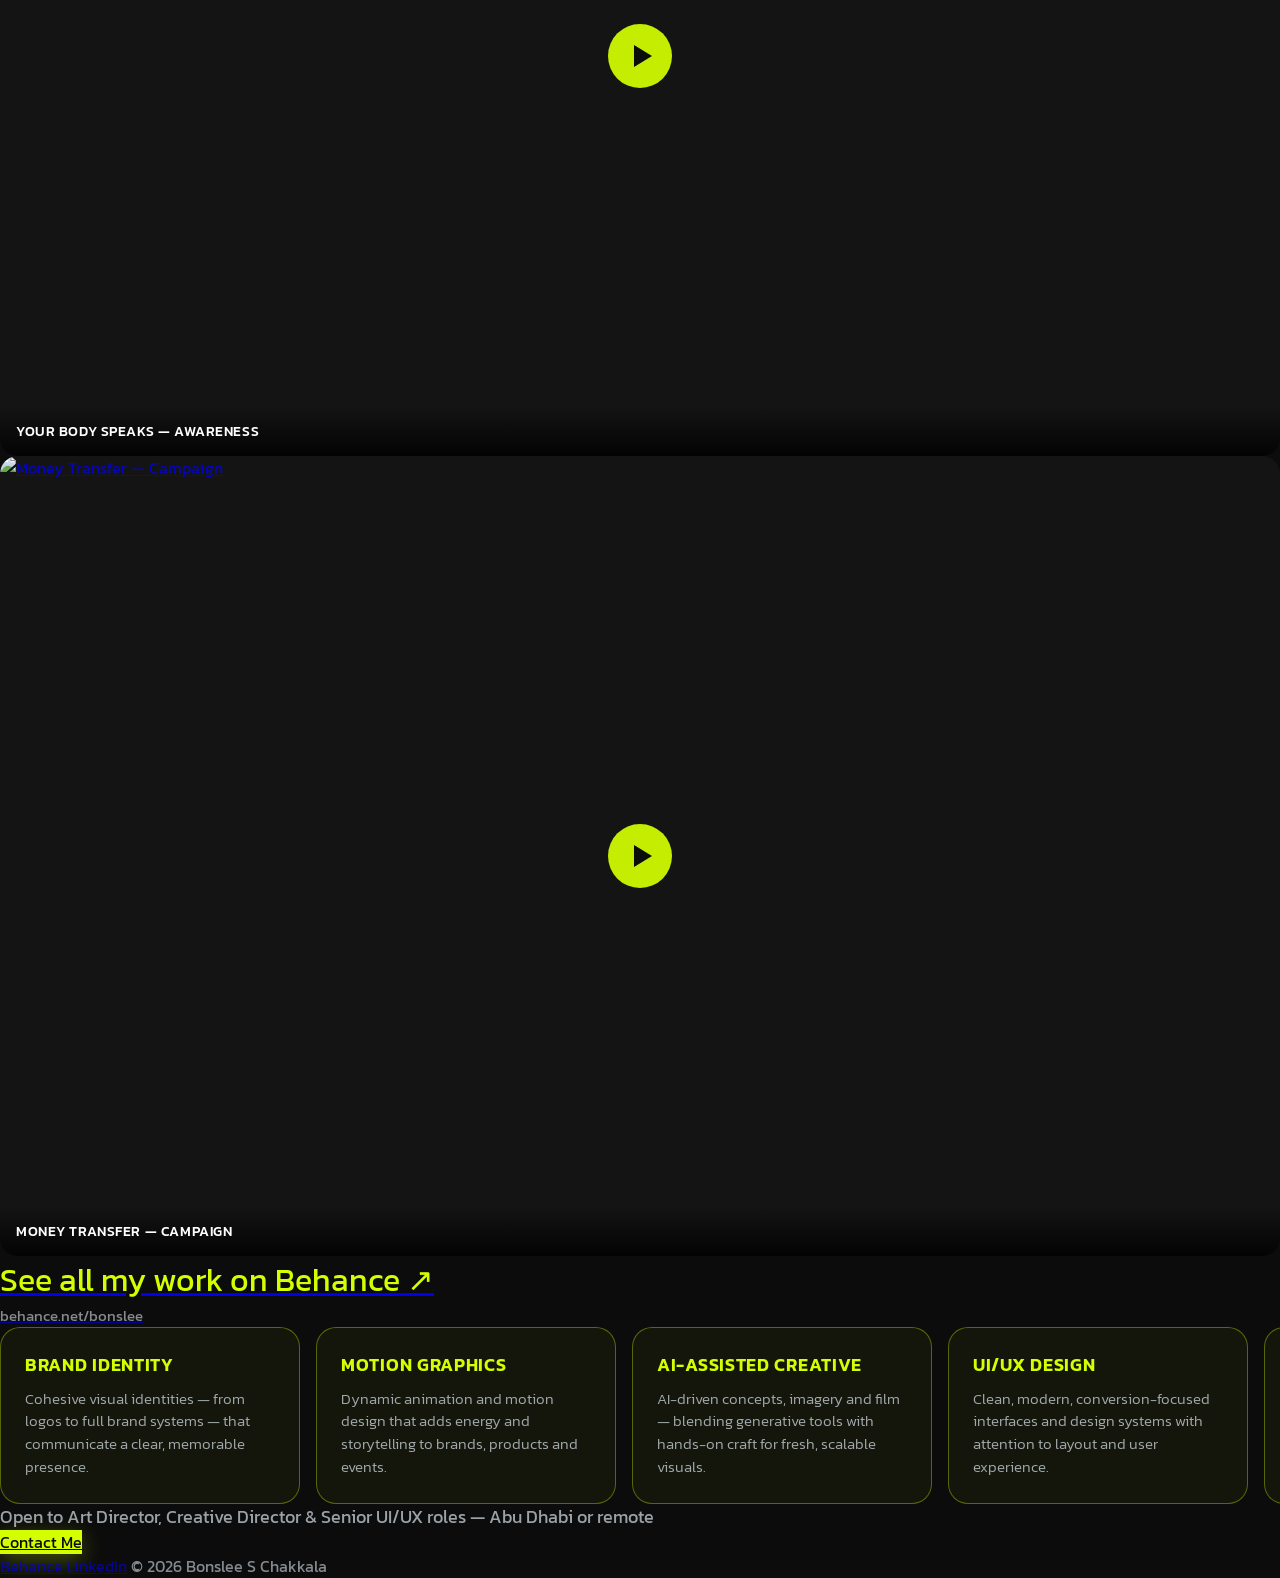
==== commit f30fb654: "Add files via upload" ====
--- a/v2/index.html
+++ b/v2/index.html
@@ -49,13 +49,11 @@
   .svc-card p{color:#D7E2EA;opacity:.72;font-weight:300;margin-top:10px;font-size:.95rem;line-height:1.5}
   /* stat boxes */
   .stat-row{display:grid;grid-template-columns:repeat(5,1fr);gap:14px;max-width:1180px;margin:0 auto;padding:0 26px}
-  .stat-box{position:relative;background:rgba(18,26,8,.45);border:1px solid rgba(211,255,1,.25);padding:20px 16px}
-  .stat-box::before,.stat-box::after{content:"";position:absolute;width:14px;height:14px;border:2px solid #D3FF01}
-  .stat-box::before{top:-1px;left:-1px;border-right:0;border-bottom:0}
-  .stat-box::after{bottom:-1px;right:-1px;border-left:0;border-top:0}
-  .stat-box .v{font-family:'Space Mono',monospace;font-weight:700;color:#D3FF01;line-height:1;font-size:clamp(1.7rem,3.2vw,2.8rem)}
-  .stat-box .l{font-family:'Space Mono',monospace;margin-top:12px;font-size:.7rem;letter-spacing:.14em;text-transform:uppercase;color:#D3FF01}
-  .stat-box .u{font-family:'Space Mono',monospace;font-size:.64rem;letter-spacing:.1em;text-transform:uppercase;color:#8b937e;margin-top:3px}
+  .stat-box{position:relative;background:rgba(211,255,1,.04);border:1px solid rgba(211,255,1,.22);border-radius:20px;padding:24px 22px;transition:transform .25s ease,border-color .25s ease,background .25s ease}
+  .stat-box:hover{transform:translateY(-4px);border-color:rgba(211,255,1,.5);background:rgba(211,255,1,.07)}
+  .stat-box .v{font-family:'Kanit',sans-serif;font-weight:800;color:#D3FF01;line-height:1;font-size:clamp(1.9rem,3.4vw,3rem)}
+  .stat-box .l{margin-top:14px;font-weight:500;font-size:.8rem;letter-spacing:.08em;text-transform:uppercase;color:#fff}
+  .stat-box .u{font-weight:300;font-size:.72rem;letter-spacing:.06em;text-transform:uppercase;color:#9a9a9a;margin-top:4px}
   @media(max-width:900px){.stat-row{grid-template-columns:repeat(2,1fr)}}
   /* motion & AI cards */
   .motion-card{position:relative;display:block;overflow:hidden;border-radius:18px;background:#141414;aspect-ratio:16/10}
@@ -110,7 +108,7 @@
 
     <!-- heading -->
     <div class="px-2 relative z-10 mt-6 sm:mt-6 md:mt-8">
-      <h1 class="hero-heading fade fu font-black uppercase tracking-tight leading-[0.9] w-full text-center text-[12vw] sm:text-[12vw] md:text-[12.5vw] lg:text-[12.5vw]">Hi, i&apos;m<br>bonslee</h1>
+      <h1 class="hero-heading fade fu font-black uppercase tracking-tight leading-[0.9] w-full text-center text-[12vw] sm:text-[12vw] md:text-[12.5vw] lg:text-[12.5vw]" style="background:linear-gradient(180deg,#e6ff66 0%,#aacc00 100%);-webkit-background-clip:text;background-clip:text;-webkit-text-fill-color:transparent;color:transparent">Hi, i&apos;m<br>bonslee</h1>
     </div>
 
     <!-- avatar: pulled up so the hair overlaps BONSLEE (magnetic) -->
@@ -324,13 +322,22 @@
 (function(){
   const stack=document.getElementById('fallStack'); if(!stack) return;
   const imgs=works.slice(0,10);
+  // Cards start above the screen and fall in from the top: LEFT pile (5) one by one, then RIGHT pile (5).
   const pos=[
-    {l:5,b:6,r:-12,z:1},{l:21,b:50,r:7,z:2},{l:38,b:2,r:-5,z:3},{l:56,b:42,r:12,z:4},{l:72,b:14,r:-9,z:5},
-    {l:12,b:82,r:6,z:6},{l:32,b:110,r:-13,z:7},{l:52,b:88,r:9,z:8},{l:68,b:116,r:-6,z:9},{l:44,b:156,r:3,z:10}
+    {l:3,  t:26, r:-9, z:2, d:0.00},
+    {l:15, t:30, r:6,  z:1, d:0.22},
+    {l:7,  t:45, r:-5, z:4, d:0.44},
+    {l:18, t:49, r:9,  z:3, d:0.66},
+    {l:11, t:63, r:-8, z:5, d:0.88},
+    {l:60, t:26, r:7,  z:2, d:1.16},
+    {l:72, t:30, r:-6, z:1, d:1.38},
+    {l:84, t:28, r:9,  z:3, d:1.60},
+    {l:66, t:47, r:-8, z:4, d:1.82},
+    {l:78, t:51, r:5,  z:5, d:2.04}
   ];
   stack.innerHTML=imgs.map((u,i)=>{const p=pos[i]||pos[0];
-    return `<div class="fall-card" style="left:${p.l}%;bottom:${p.b}px;--r:${p.r}deg;z-index:${p.z};transition-delay:${(i*0.26).toFixed(2)}s"><img src="${u}" loading="lazy" alt=""></div>`;}).join("");
-  const fio=new IntersectionObserver((es)=>{es.forEach(e=>{if(e.isIntersecting){stack.classList.add('fall');fio.disconnect();}});},{threshold:.2});
+    return `<div class="fall-card" style="left:${p.l}%;top:${p.t}%;--r:${p.r}deg;z-index:${p.z};transition-delay:${p.d}s"><img src="${u}" loading="lazy" alt=""></div>`;}).join("");
+  const fio=new IntersectionObserver((es)=>{es.forEach(e=>{if(e.isIntersecting){stack.classList.add('fall');fio.disconnect();}});},{threshold:.18});
   fio.observe(document.getElementById('about'));
 })();
 
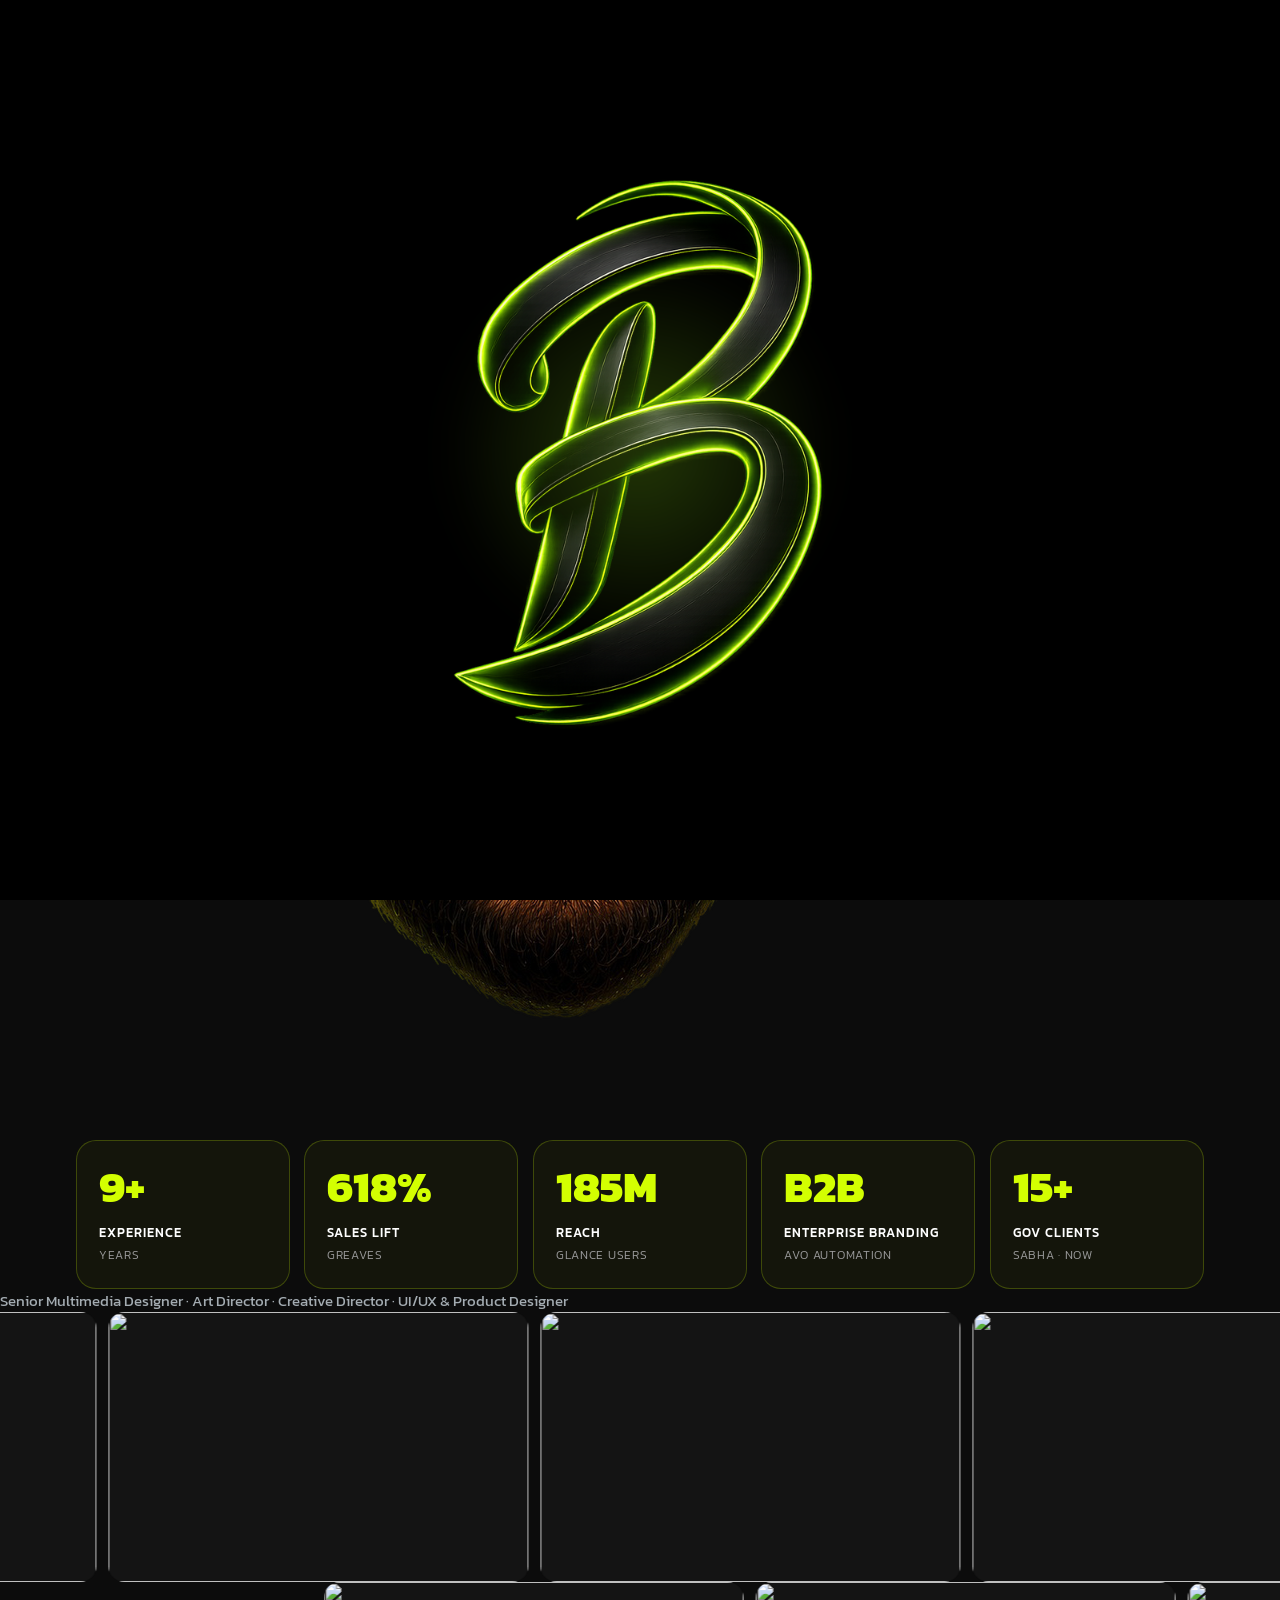
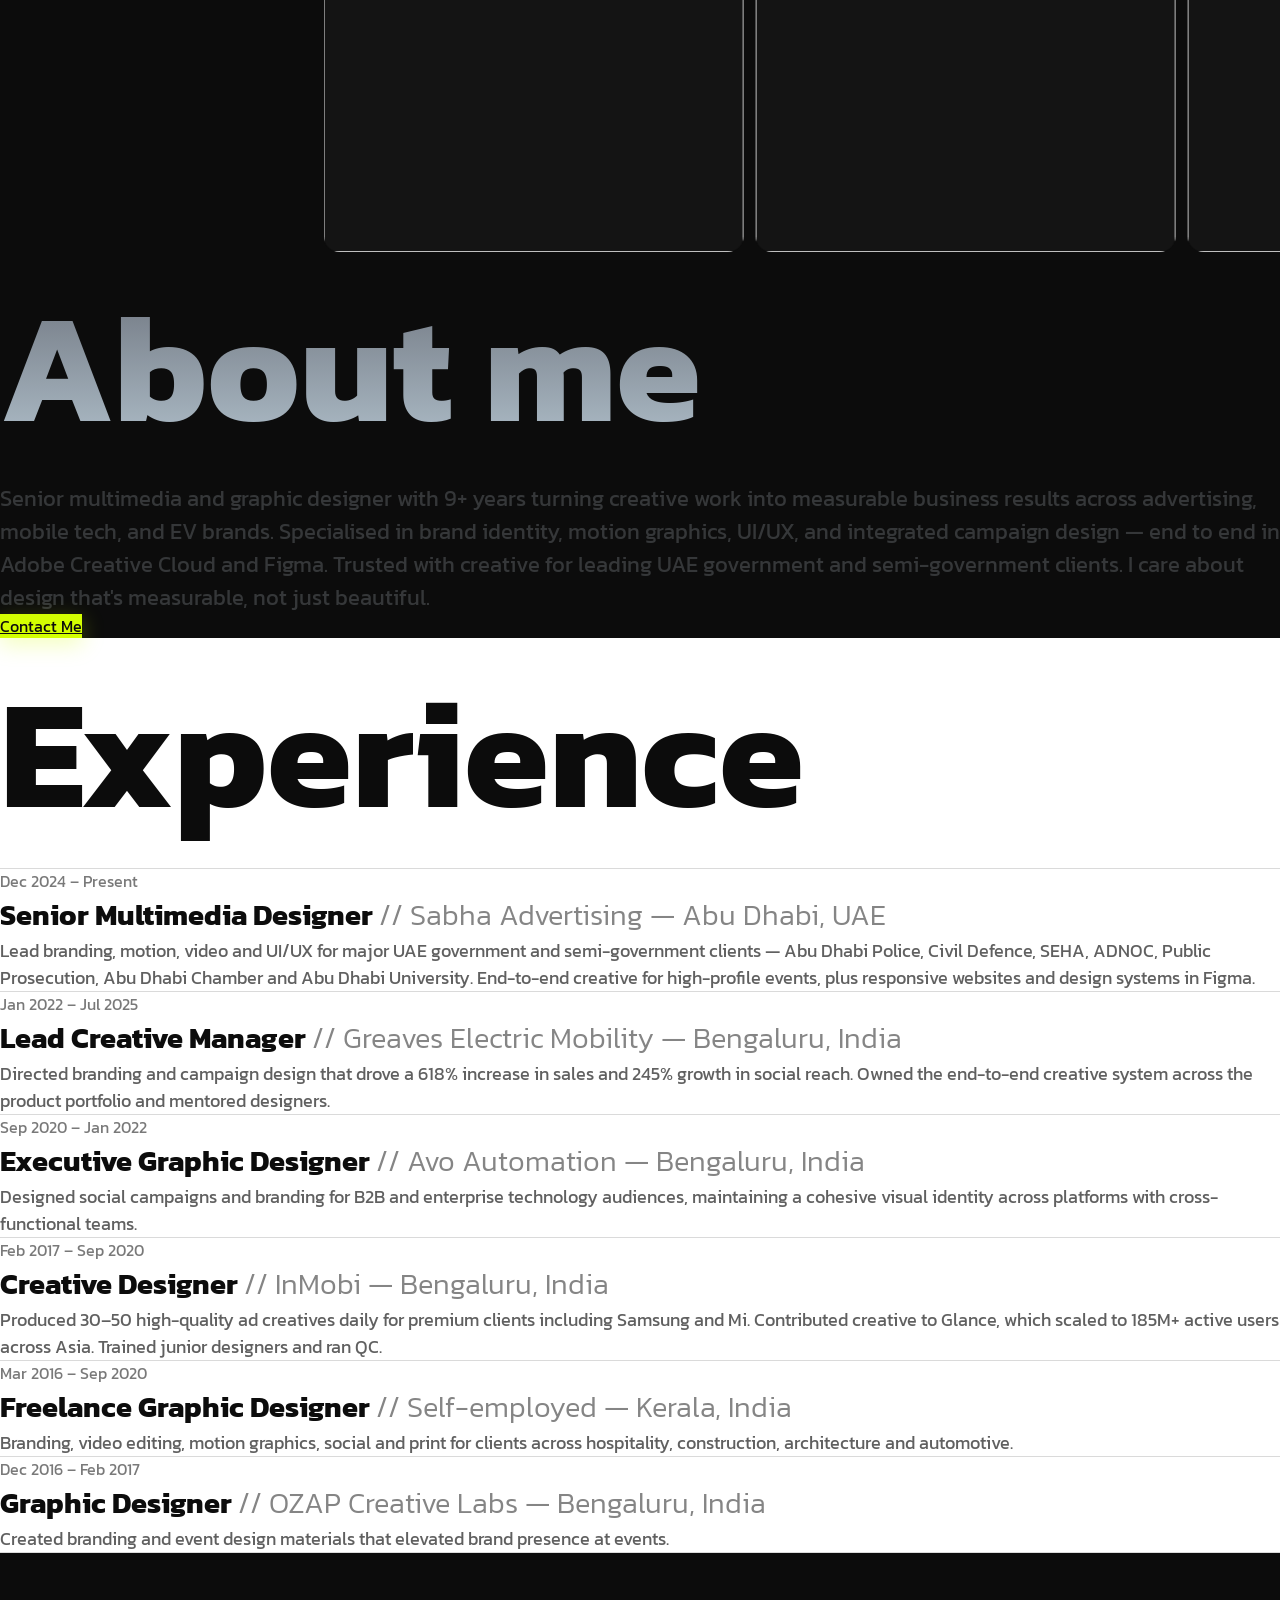
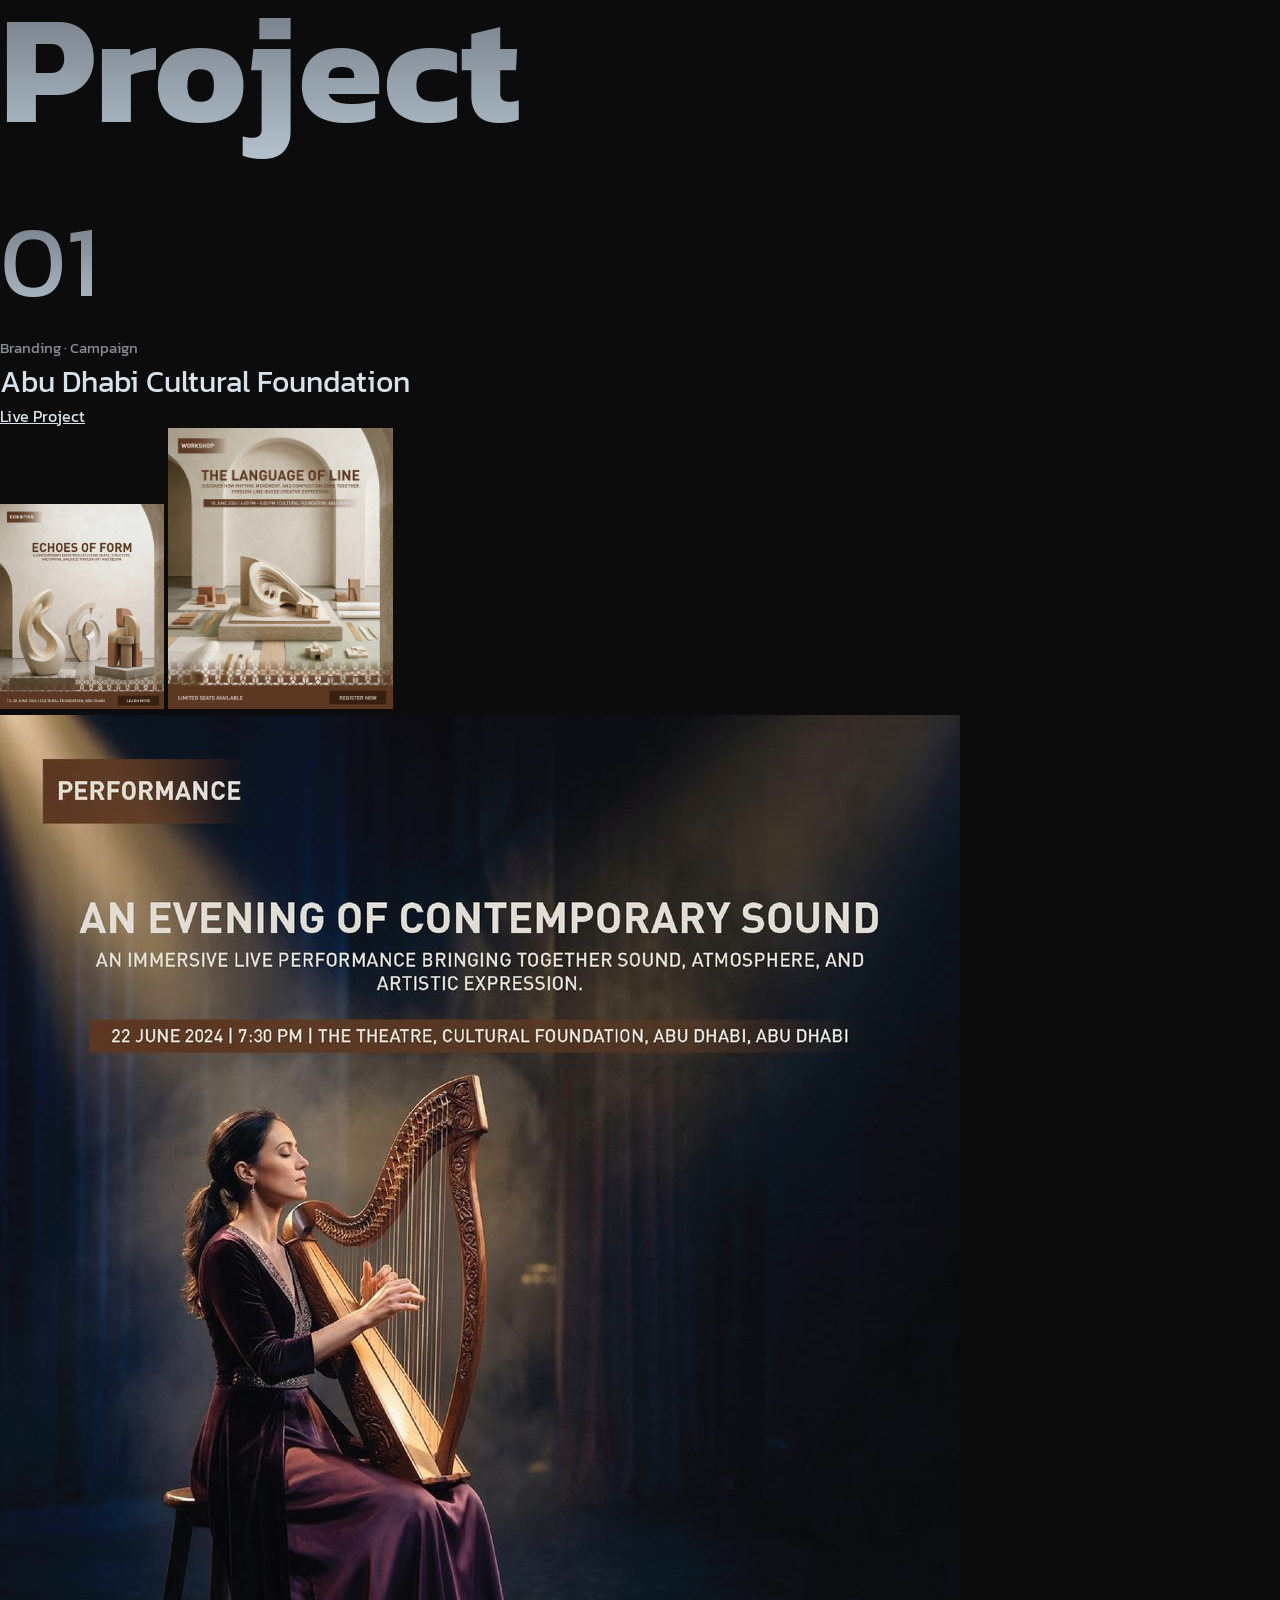
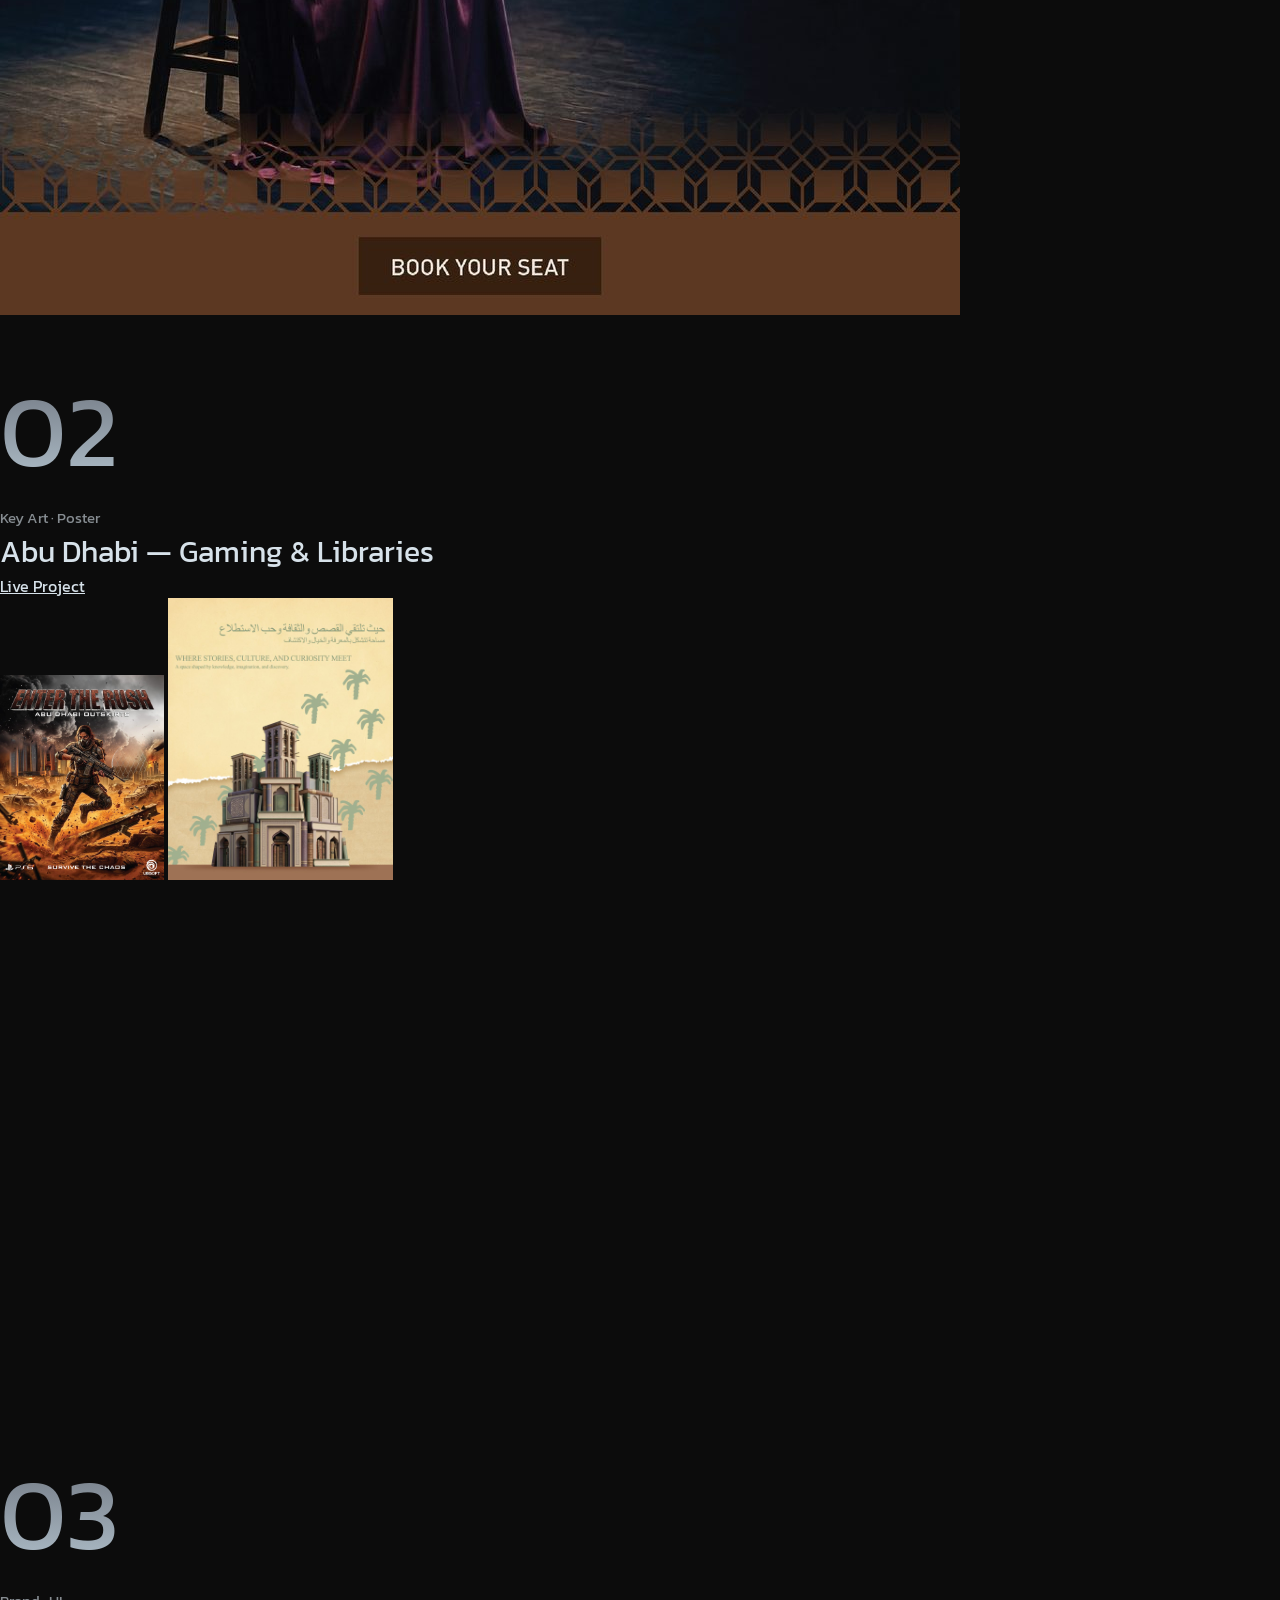
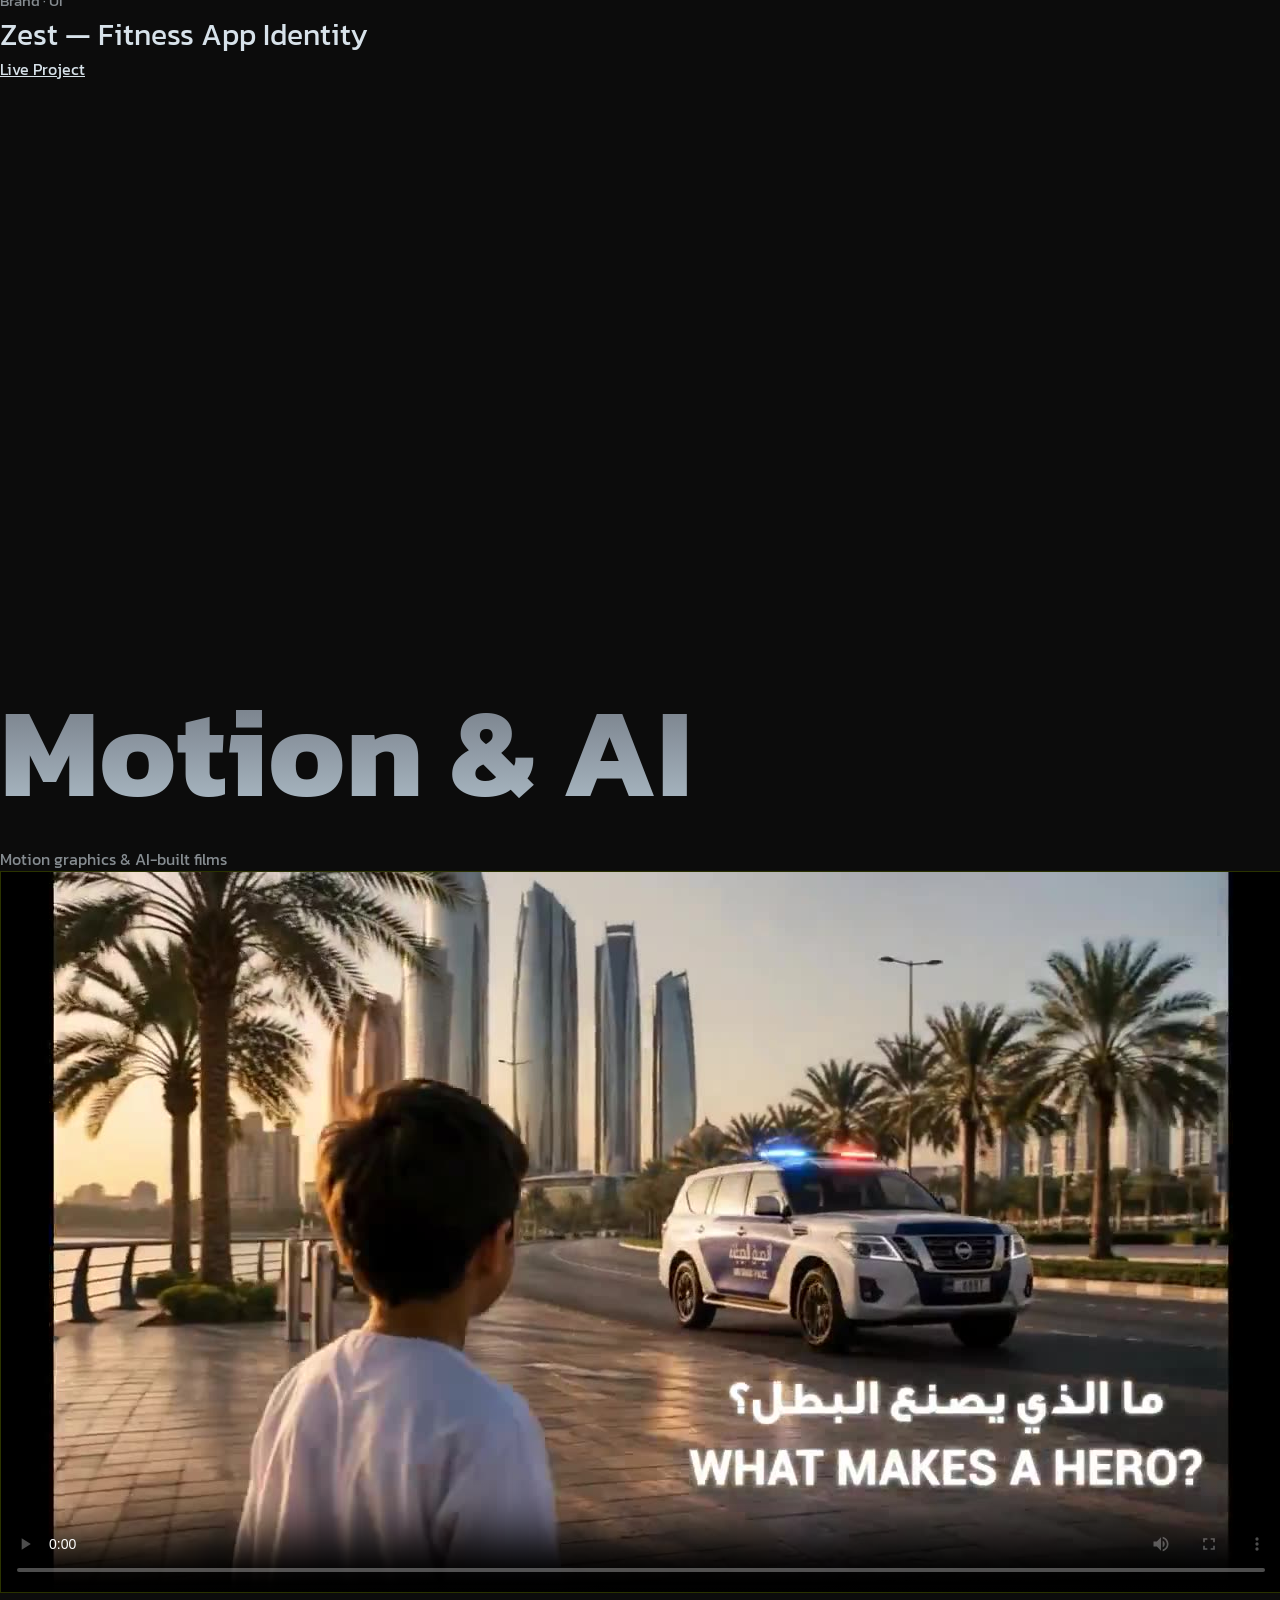
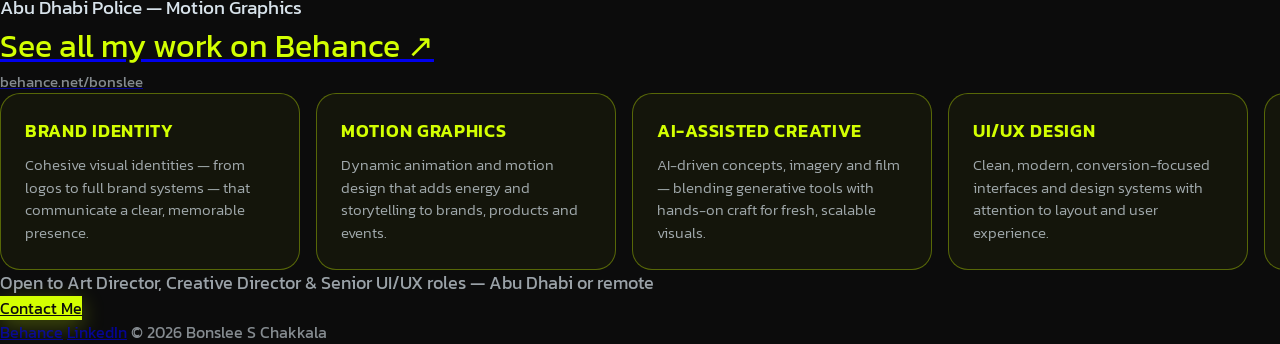
==== commit d10b1df5: "Add files via upload" ====
--- a/v2/index.html
+++ b/v2/index.html
@@ -167,7 +167,13 @@
   <section id="motion" class="px-5 sm:px-8 md:px-10 py-20 sm:py-24" style="background:#0C0C0C">
     <h2 class="hero-heading fade fu font-black uppercase leading-none tracking-tight text-center" style="font-size:clamp(2.5rem,10vw,140px)">Motion &amp; AI</h2>
     <p class="fade fu text-center font-light uppercase tracking-widest mx-auto mt-4 mb-12" style="color:#D7E2EA;opacity:.6;font-size:clamp(.75rem,1.3vw,1rem)">Motion graphics &amp; AI-built films</p>
-    <div id="motionList" class="max-w-6xl mx-auto grid sm:grid-cols-2 lg:grid-cols-3 gap-4 sm:gap-6"></div>
+    <div class="fade fu max-w-[980px] mx-auto">
+      <video controls preload="metadata" playsinline poster="abu-dhabi-police-poster.jpg" class="w-full rounded-2xl" style="display:block;border:1px solid rgba(211,255,1,.2);background:#000">
+        <source src="abu-dhabi-police-motion.mp4" type="video/mp4">
+        Your browser does not support video playback.
+      </video>
+      <div class="mt-5 font-medium uppercase tracking-widest text-center" style="color:#D7E2EA;font-size:clamp(.85rem,1.6vw,1.2rem)">Abu Dhabi Police — Motion Graphics</div>
+    </div>
   </section>
 
   <!-- ============ BEHANCE BOX ============ -->
@@ -221,12 +227,12 @@
   "48afbd240134099.Y3JvcCw1ODA0LDQ1NDAsODc2LDA.jpg",
   "e9e782236557141.Y3JvcCwyODc2LDIyNTAsNTYyLDA.jpg",
   "0c5f3f234349187.Y3JvcCw4MDgsNjMyLDAsMA.jpg"
-].map(s => B + s);
+].map(s => B + s).concat(["eid-gaming.jpg","eid-libraries.jpg","eid-echoes.jpg","eid-line.jpg","eid-sound.jpg"]);
 
 /* ---- marquee rows (tripled) ---- */
 function fillRow(el, imgs){ const set=[...imgs,...imgs,...imgs]; el.innerHTML = set.map(u=>`<img class="mq-tile" loading="lazy" src="${u}" alt="">`).join(""); }
-fillRow(document.getElementById("mqRow1"), works.slice(0,6));
-fillRow(document.getElementById("mqRow2"), works.slice(6,12));
+fillRow(document.getElementById("mqRow1"), works.filter((_,i)=>i%2===0));
+fillRow(document.getElementById("mqRow2"), works.filter((_,i)=>i%2===1));
 const row1=document.getElementById("mqRow1"), row2=document.getElementById("mqRow2"), mqSec=document.getElementById("marquee");
 function mqScroll(){ const top=mqSec.offsetTop; const offset=(window.scrollY - top + window.innerHeight)*0.3;
   row1.style.transform=`translateX(${offset-200}px)`; row2.style.transform=`translateX(${-(offset-200)}px)`; }
@@ -268,12 +274,12 @@
 
 /* ---- projects ---- */
 const projects=[
-  { n:"01", cat:"Brand · UI", name:"Zest — Fitness App Identity", link:"https://www.behance.net/gallery/244023579/Zest-Fitness-App-Brand-Identity-Design",
-    a:works[2], b:works[3], c:works[5] },
-  { n:"02", cat:"Motion · AI", name:"Cinematic & Motion Series", link:"https://www.behance.net/gallery/249366569/CBRN-Cinematic-Storytelling-AI-Motion-Graphics",
-    a:works[0], b:works[1], c:works[7] },
-  { n:"03", cat:"Branding · Events", name:"UAE Government & Events", link:"https://www.behance.net/gallery/240134099/Abu-Dhabi-International-EMS-Conference-2025",
-    a:works[9], b:works[10], c:works[11] }
+  { n:"01", cat:"Branding · Campaign", name:"Abu Dhabi Cultural Foundation", link:"https://www.behance.net/bonslee",
+    a:works[14], b:works[15], c:works[16] },
+  { n:"02", cat:"Key Art · Poster", name:"Abu Dhabi — Gaming &amp; Libraries", link:"https://www.behance.net/bonslee",
+    a:works[12], b:works[13], c:works[7] },
+  { n:"03", cat:"Brand · UI", name:"Zest — Fitness App Identity", link:"https://www.behance.net/gallery/244023579/Zest-Fitness-App-Brand-Identity-Design",
+    a:works[2], b:works[3], c:works[5] }
 ];
 document.getElementById("projectList").innerHTML = projects.map((p,i)=>`
   <div class="proj stick top-24 md:top-32" style="top:${96 + i*28}px;margin-bottom:2rem">
@@ -321,7 +327,7 @@
 /* ---- falling image stack over the About area ---- */
 (function(){
   const stack=document.getElementById('fallStack'); if(!stack) return;
-  const imgs=works.slice(0,10);
+  const imgs=[0,1,4,6,8,9,10,11,12,13].map(i=>works[i]);
   // Cards start above the screen and fall in from the top: LEFT pile (5) one by one, then RIGHT pile (5).
   const pos=[
     {l:3,  t:26, r:-9, z:2, d:0.00},
@@ -341,22 +347,6 @@
   fio.observe(document.getElementById('about'));
 })();
 
-/* ---- motion & AI cards (placeholders link to Behance until video files are added) ---- */
-const motion=[
-  {img:works[0], name:"CBRN Cinematic — AI + Motion", link:"https://www.behance.net/gallery/249366569/CBRN-Cinematic-Storytelling-AI-Motion-Graphics"},
-  {img:works[1], name:"Desert Warriors — Cinematic", link:"https://www.behance.net/gallery/244482359/DESERT-WARRIORS-Cinematic-Playing-Cards-Concept"},
-  {img:works[7], name:"Neon Streets — Cyberpunk", link:"https://www.behance.net/gallery/240197793/Neon-Streets-Cyberpunk-Poster-Design"},
-  {img:works[5], name:"Smart Living — Real Estate", link:"https://www.behance.net/gallery/240708801/Smart-Living-A-Futuristic-Real-Estate-Visual-Series"},
-  {img:works[8], name:"Your Body Speaks — Awareness", link:"https://www.behance.net/gallery/240194321/Your-Body-Speaks-Medical-Awareness-Social-Media-Posts"},
-  {img:works[4], name:"Money Transfer — Campaign", link:"https://www.behance.net/gallery/240890387/Money-Transfer-Campaign-Speed-Security-Simplicity"}
-];
-document.getElementById("motionList").innerHTML = motion.map(m=>`
-  <a href="${m.link}" target="_blank" rel="noopener" class="motion-card fade fu">
-    <img src="${m.img}" loading="lazy" alt="${m.name}">
-    <span class="play"></span>
-    <span class="motion-name">${m.name}</span>
-  </a>`).join("");
-
 /* ---- fade-in (whileInView) ---- */
 const io = new IntersectionObserver((es)=>{ es.forEach(e=>{ if(e.isIntersecting){ e.target.classList.add("show"); io.unobserve(e.target);} }); }, {rootMargin:"50px", threshold:0});
 document.querySelectorAll(".fade").forEach((el,i)=>{ if(!el.style.transitionDelay){} io.observe(el); });
